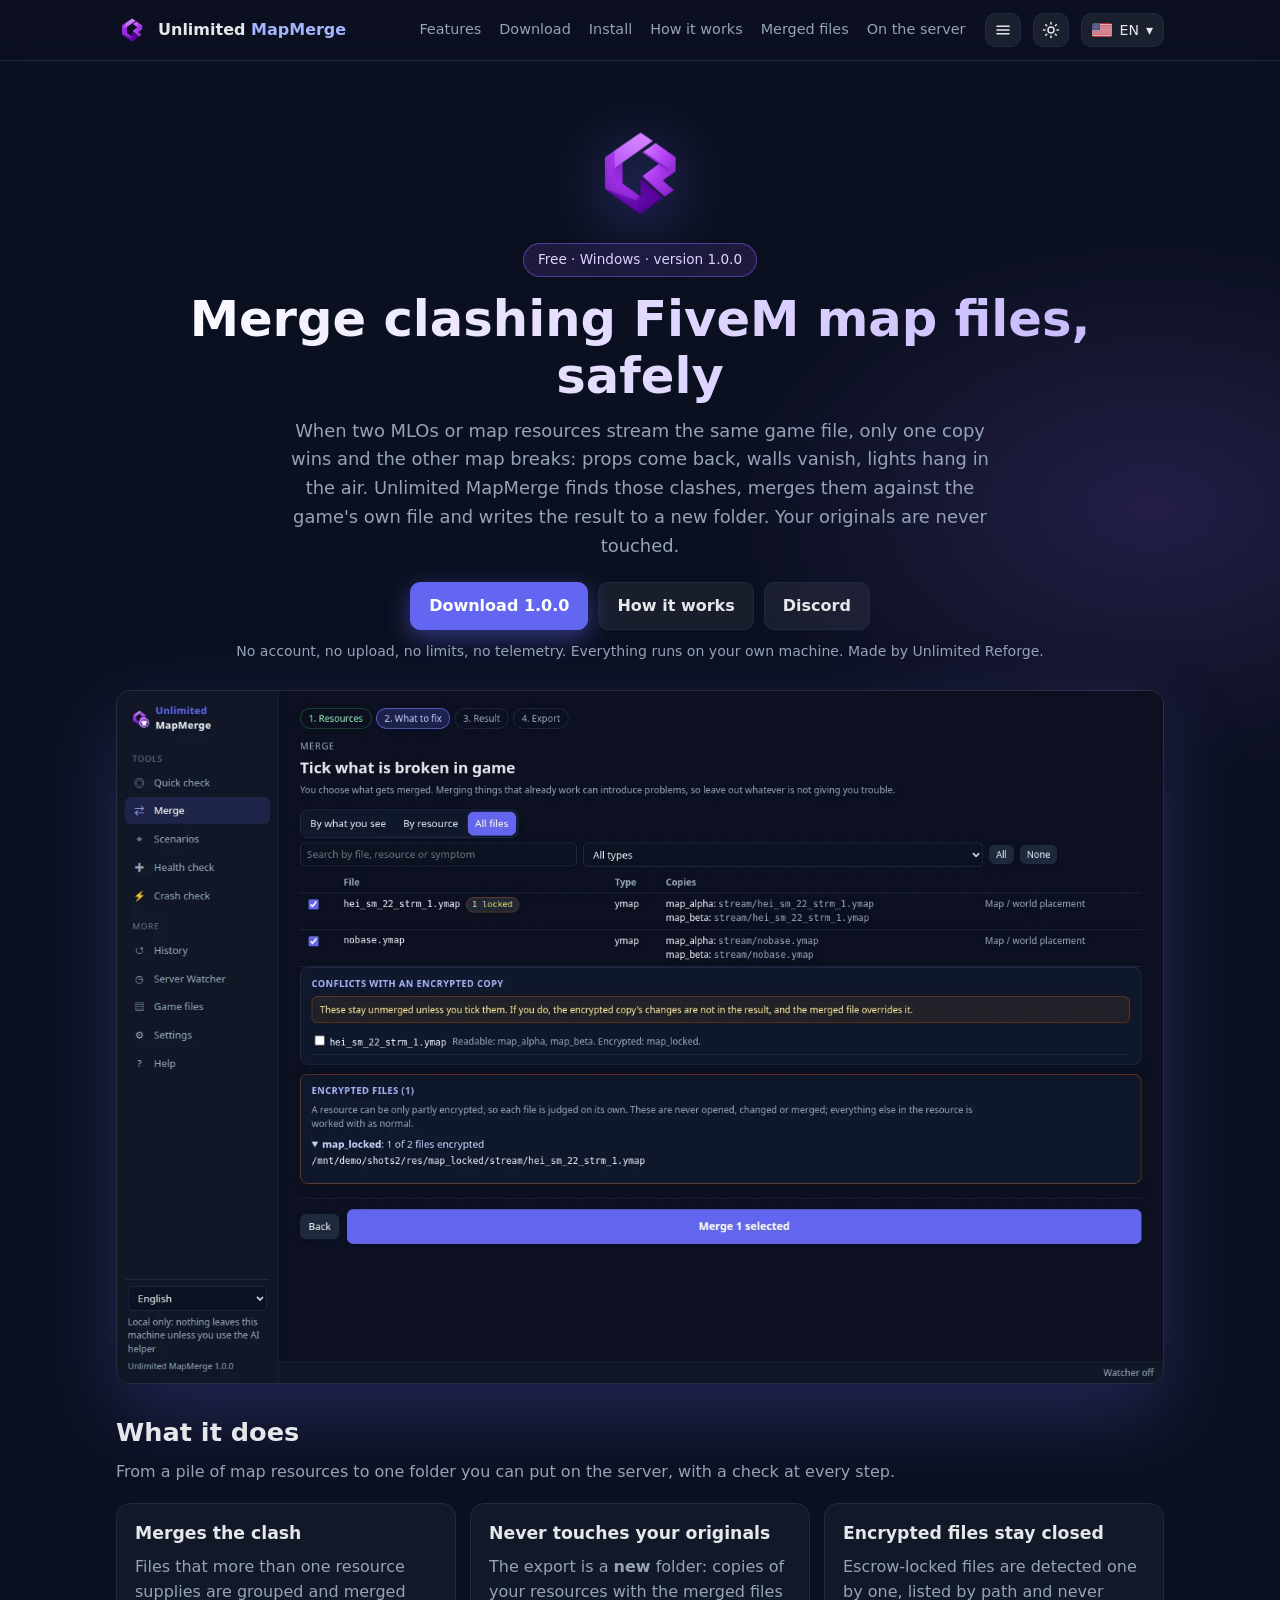
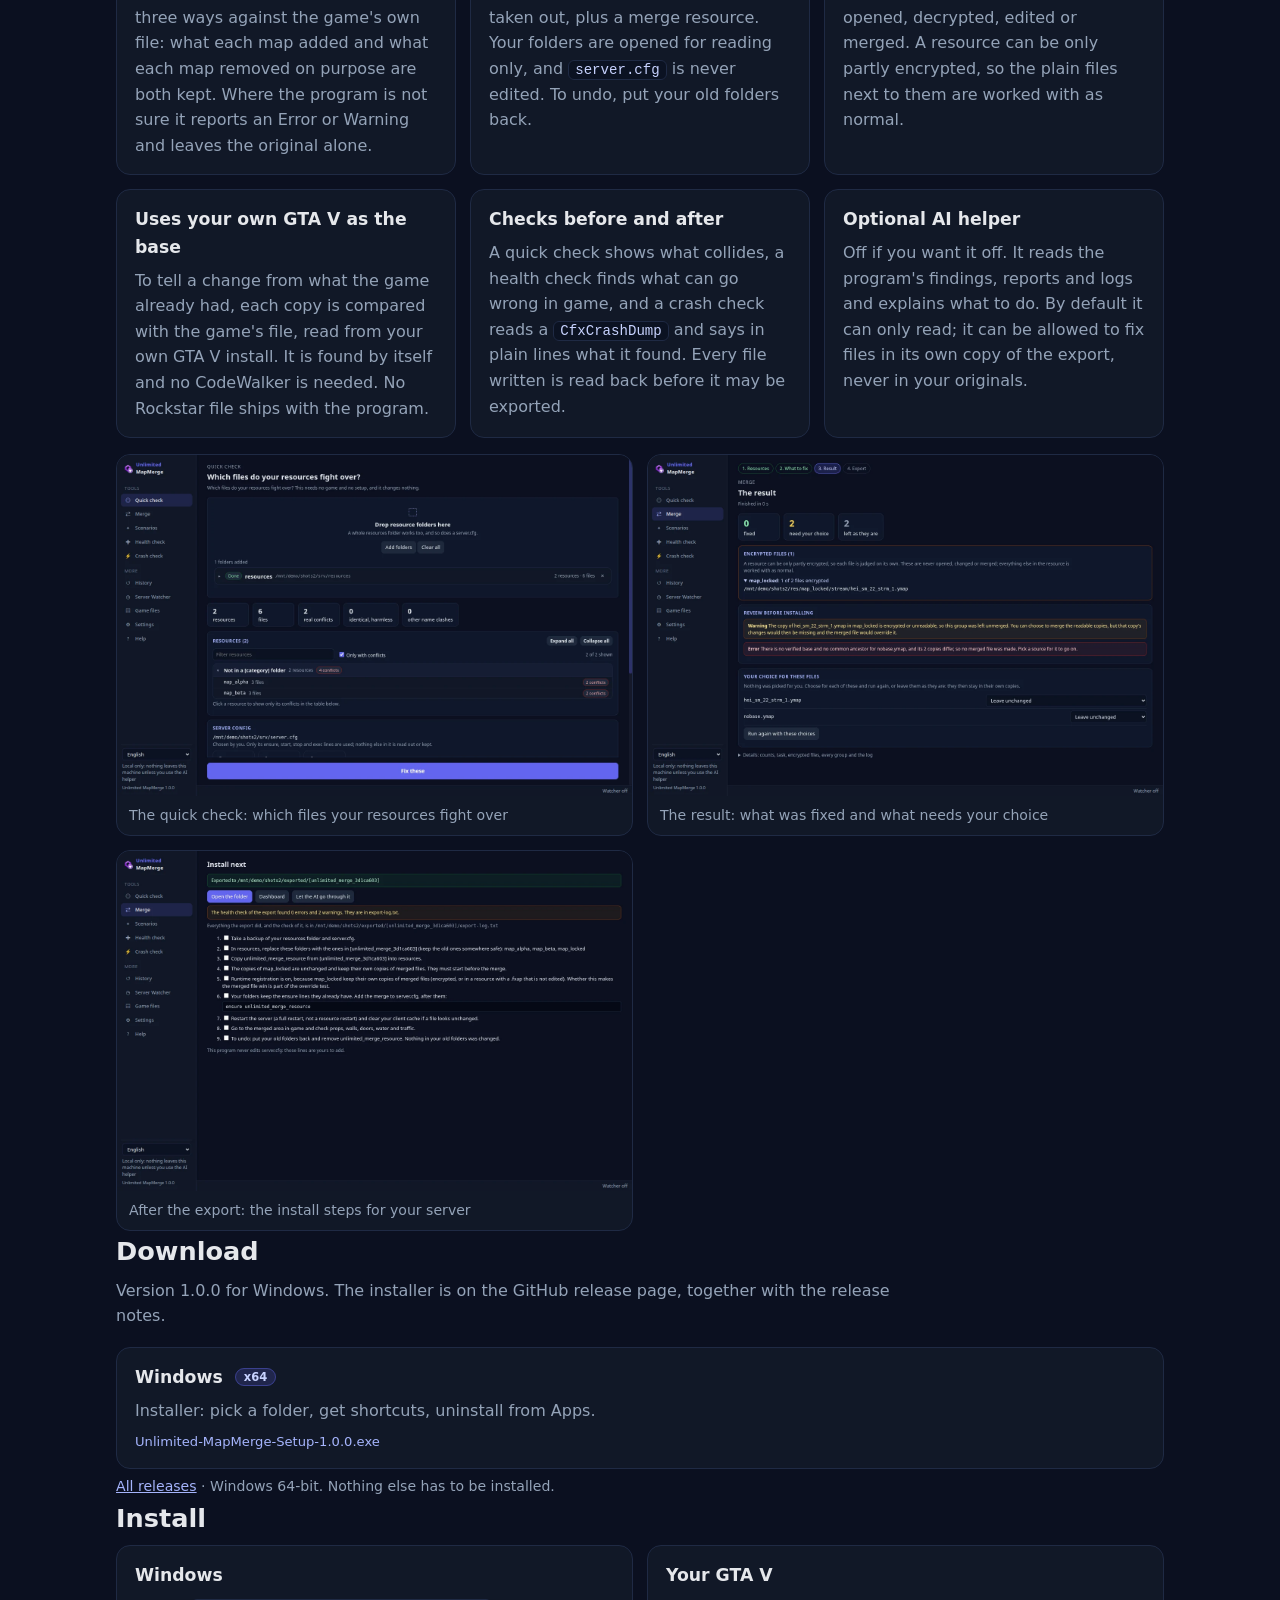
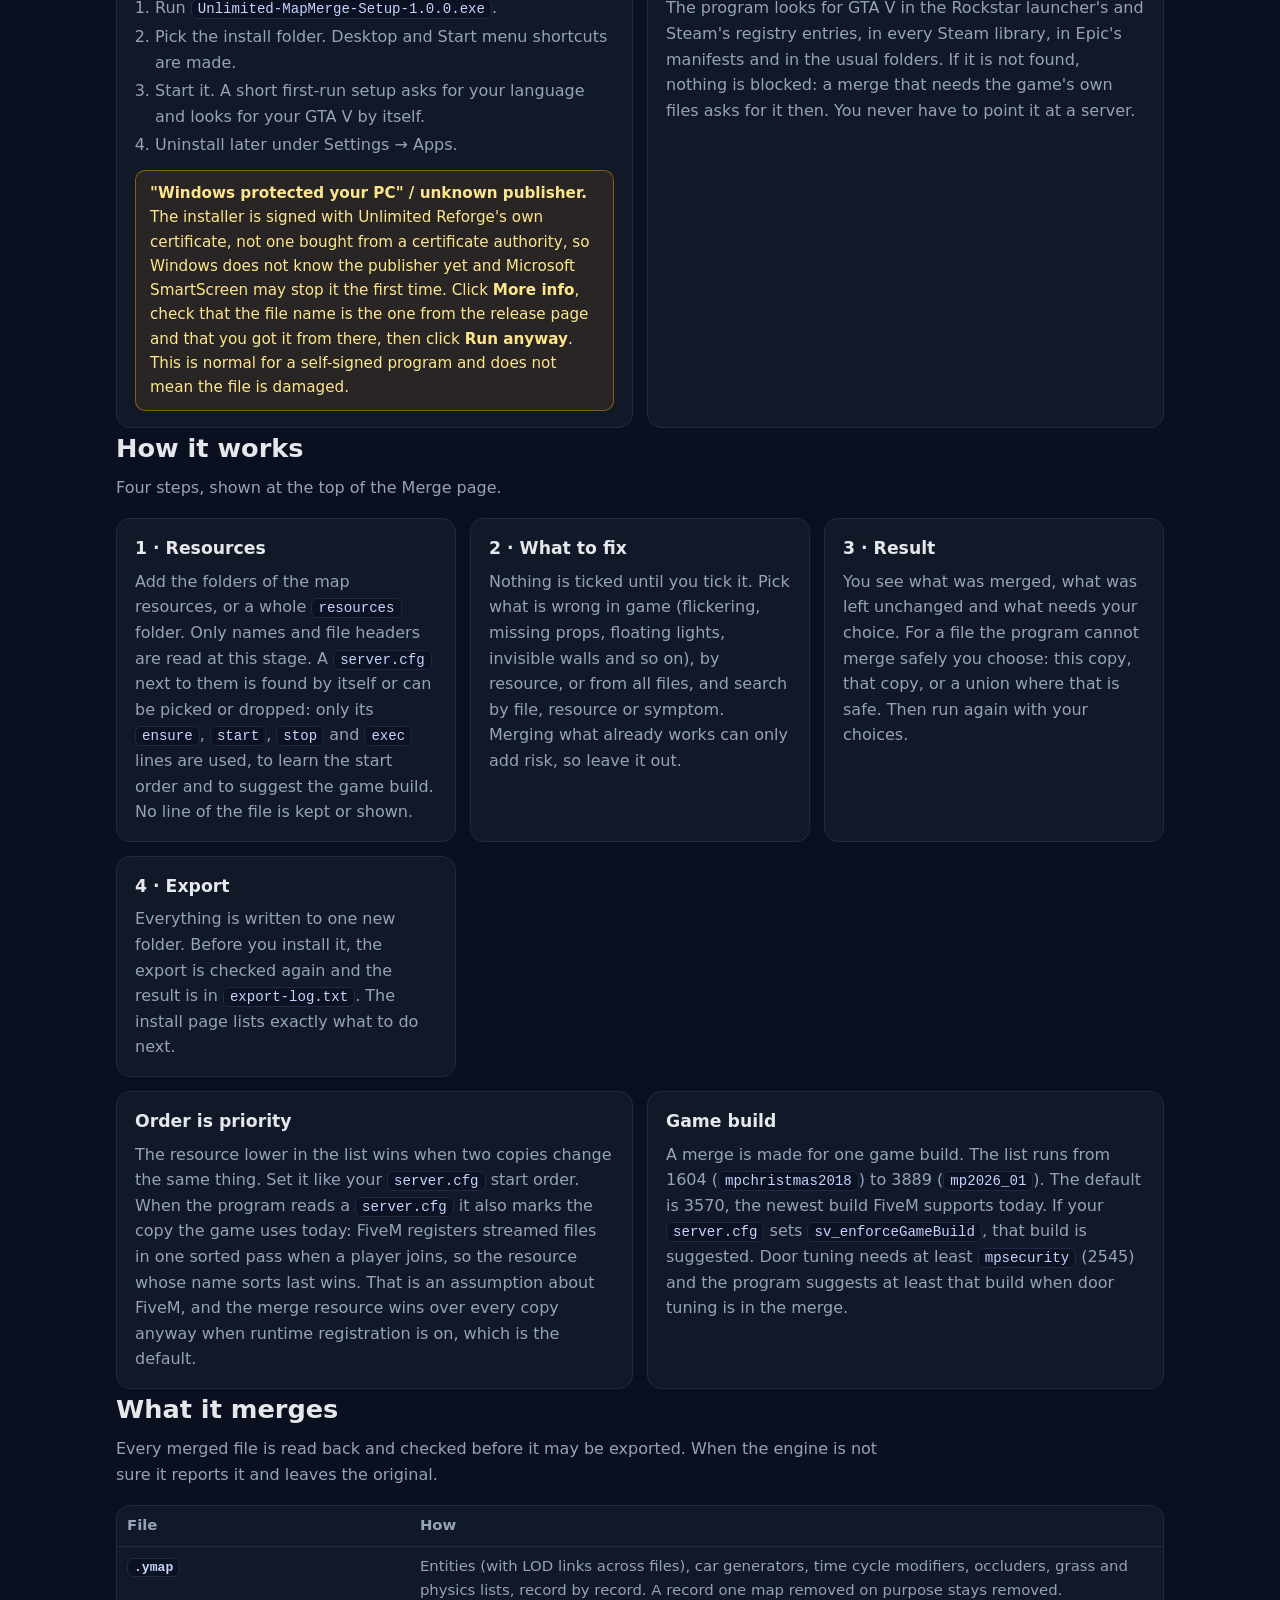
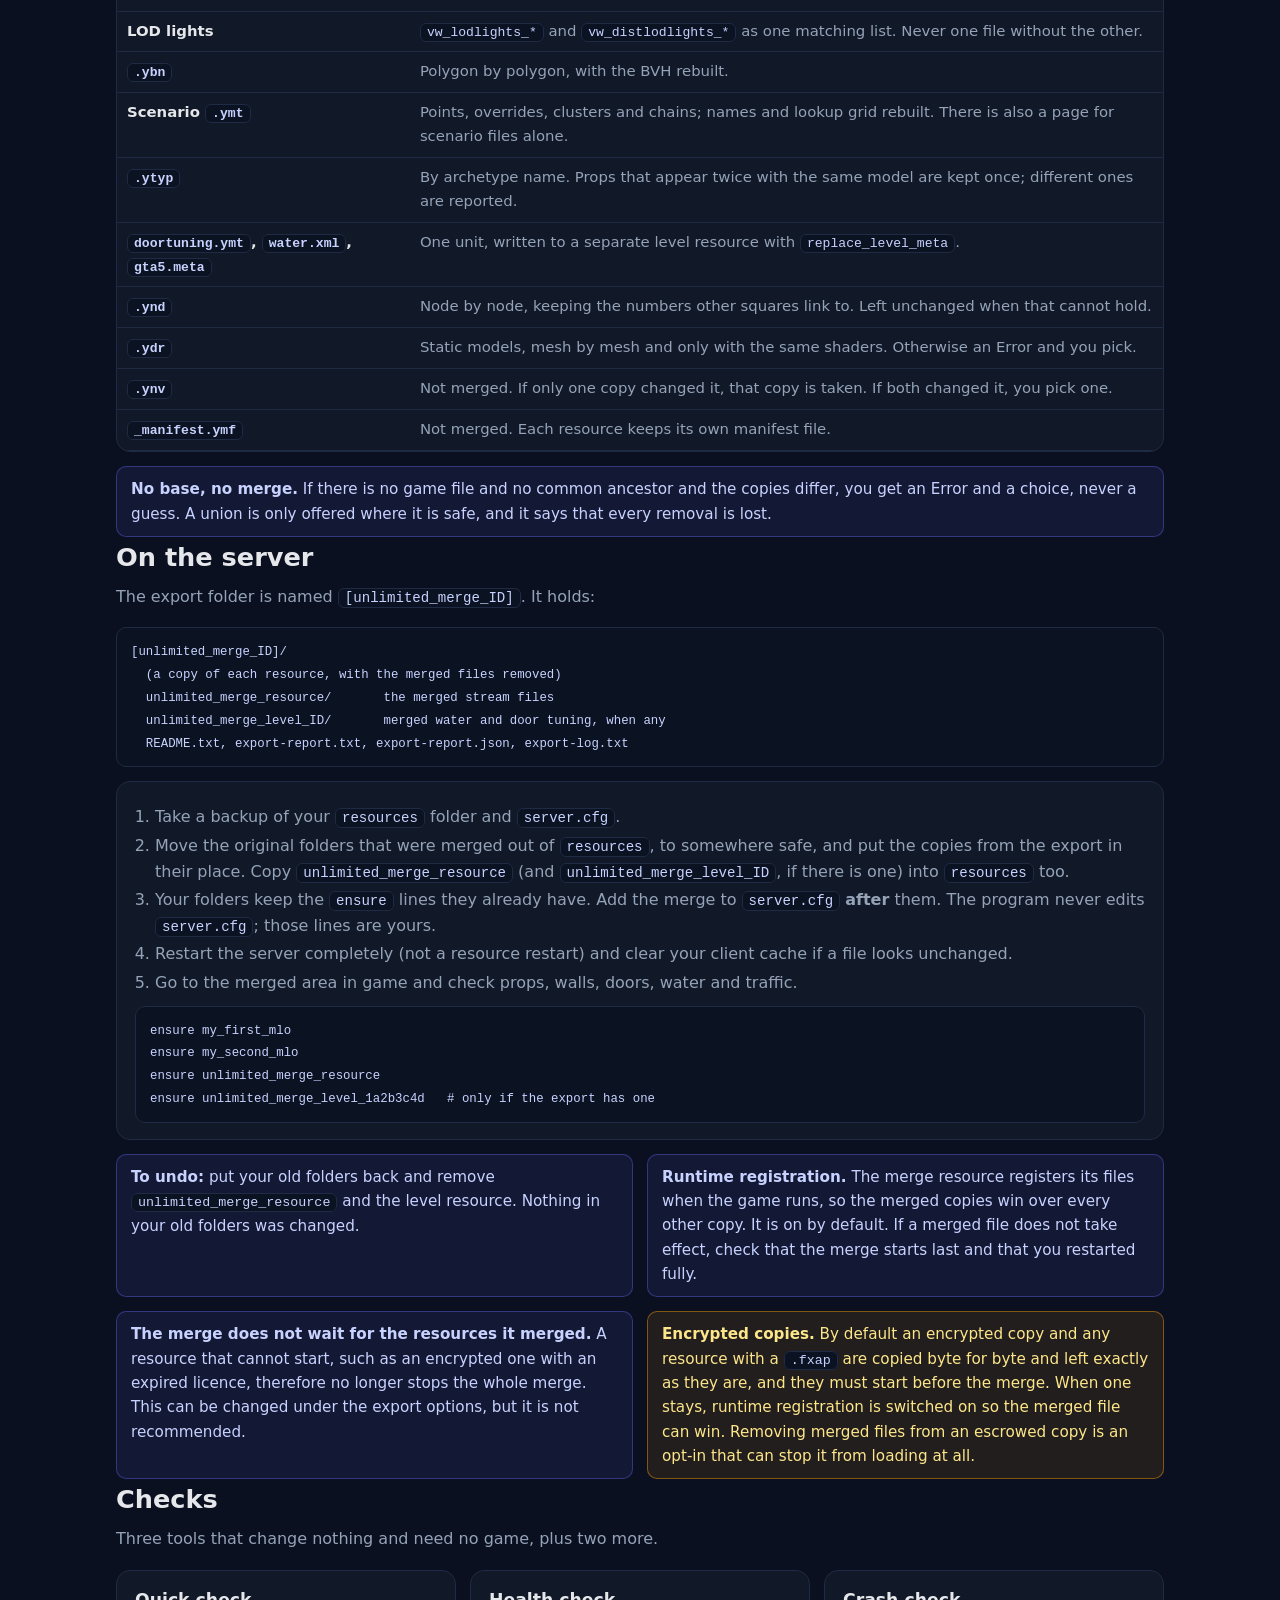
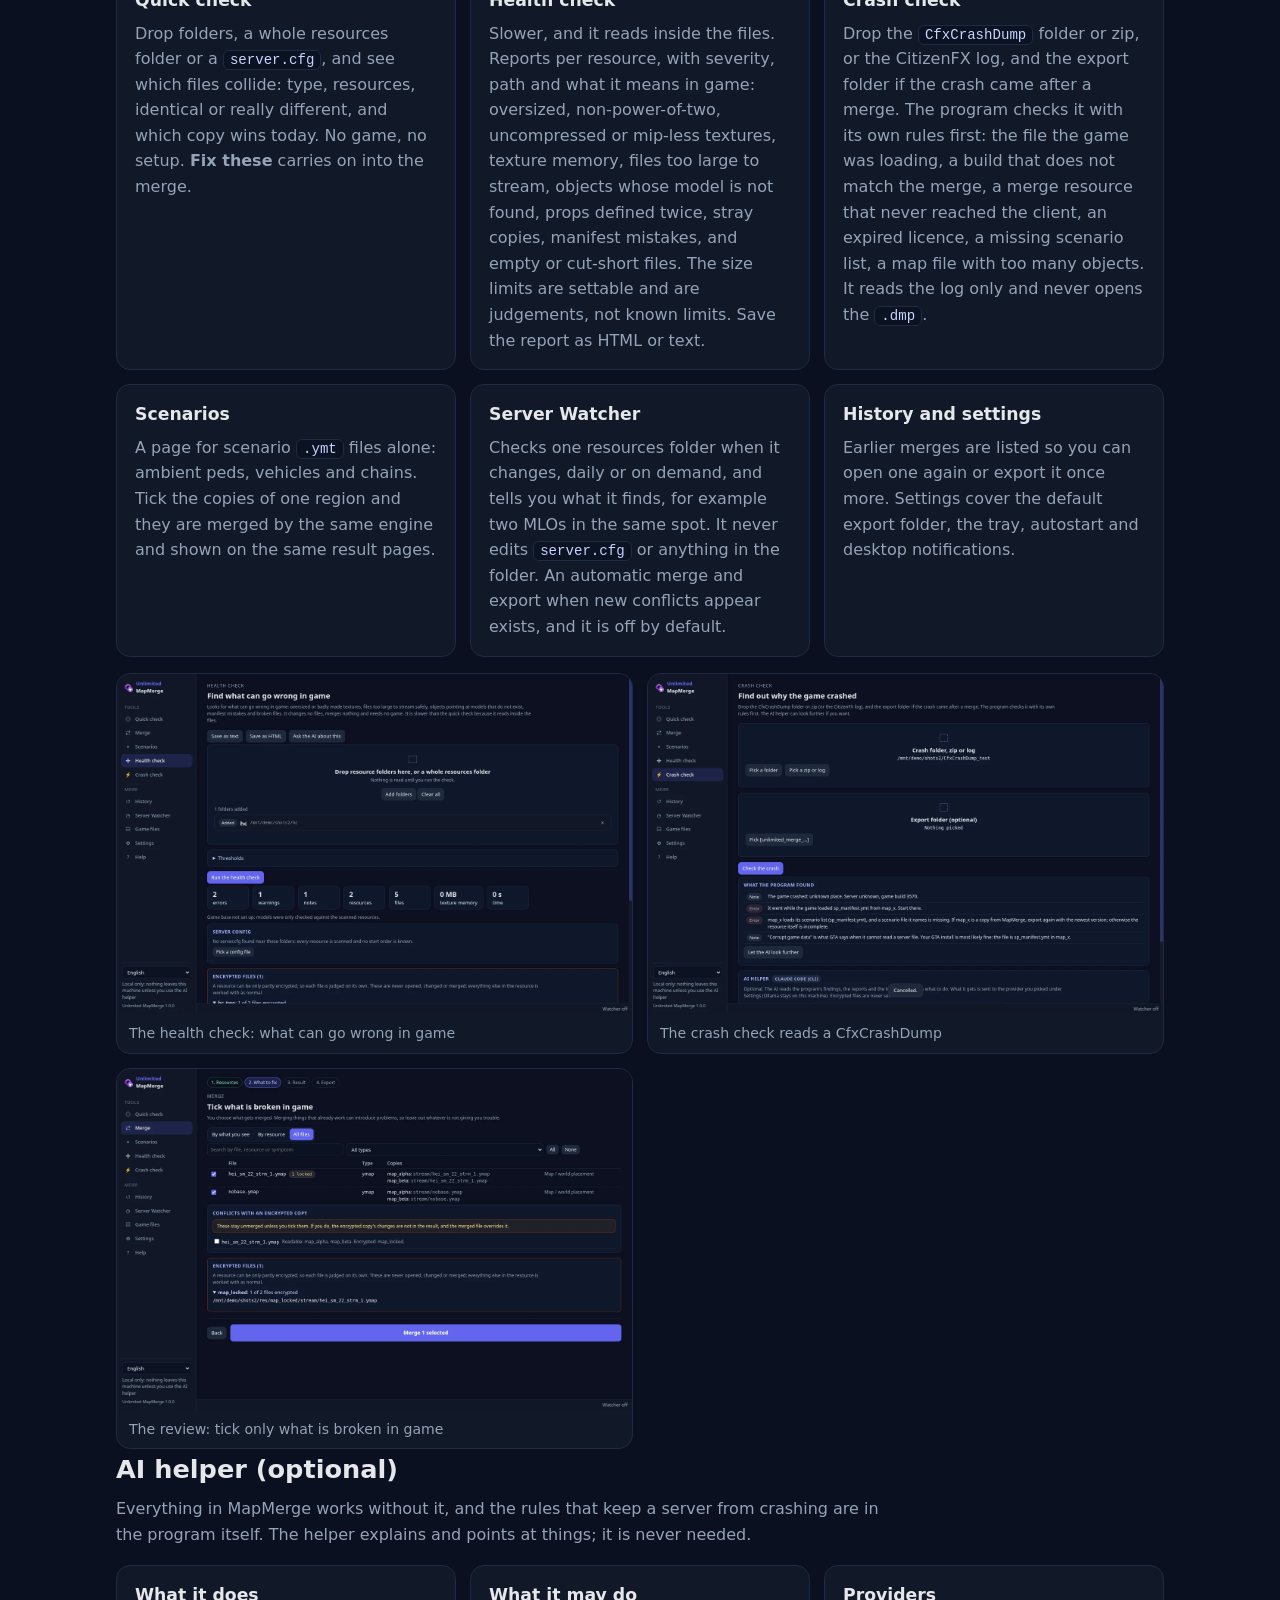
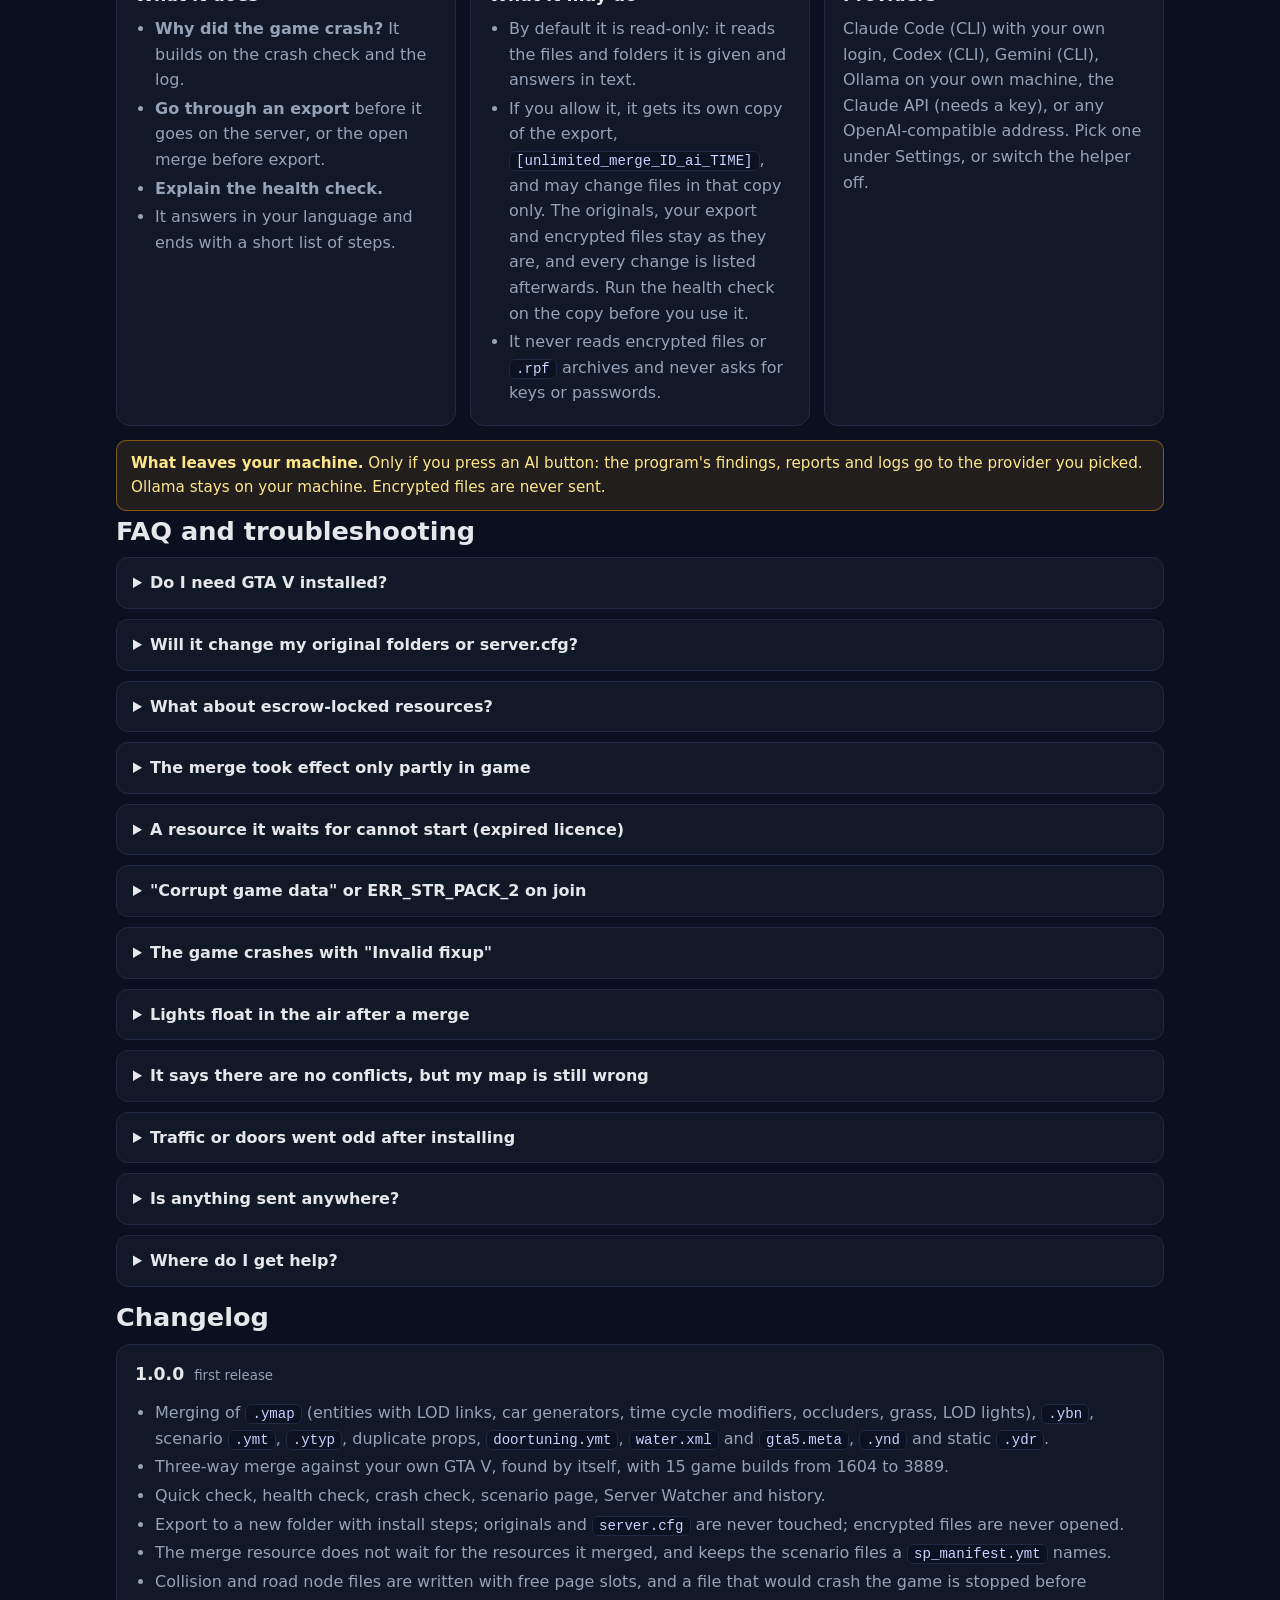
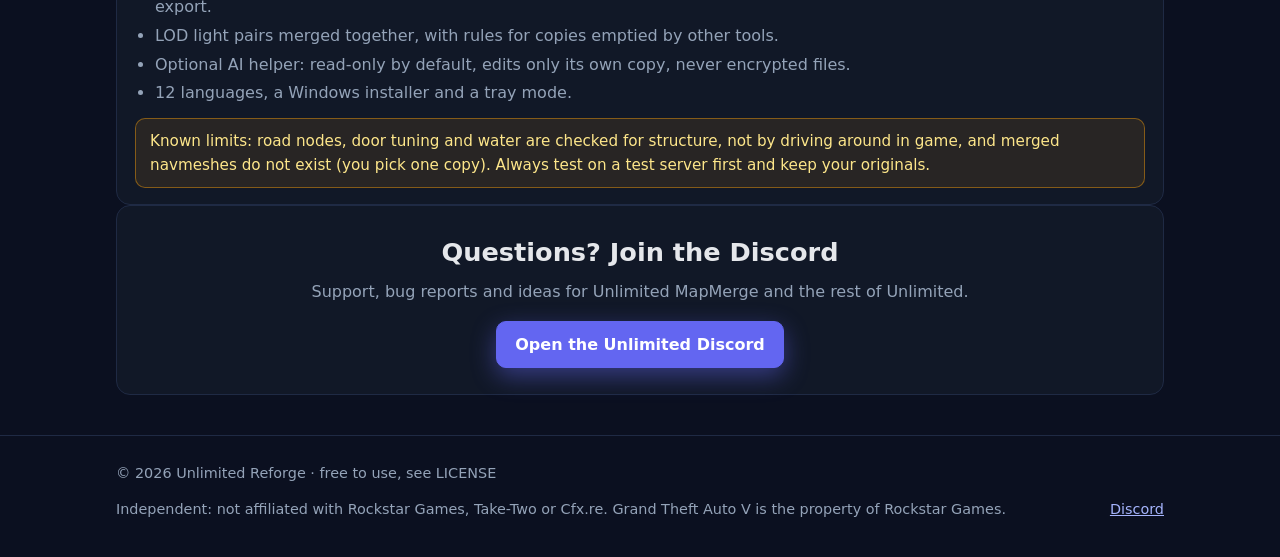
==== docs/index.html @ 519ff0d7 "Unlimited MapMerge 1.0.0 releases site: Pages docs in 12 languages, README, LICENSE, third-party not" ====
<!doctype html>
<html lang="en">
<head>
<meta charset="utf-8">
<meta name="viewport" content="width=device-width, initial-scale=1">
<title data-i="meta_title">Unlimited MapMerge: merge clashing FiveM map files</title>
<meta name="description" data-meta="meta_desc" content="Unlimited MapMerge is a free Windows program that finds and merges conflicting GTA V map and world files (ymap, ybn, ydr, scenarios and more) from FiveM resources, on your own machine, into a new folder. Your originals are never changed.">
<meta name="theme-color" content="#0b1020">
<link rel="icon" href="img/logo-128.png">
<link rel="stylesheet" href="style.css">
<script>(function(){try{if(localStorage.getItem('ummerge-theme')==='light'){document.documentElement.setAttribute('data-theme','light');document.querySelector('meta[name=theme-color]').setAttribute('content','#f4f6fc');}}catch(e){}})();</script>
</head>
<body>
<a class="skip" href="#main" data-i="skip">Skip to content</a>
<header class="top">
 <div class="wrap bar">
  <a class="brand" href="#top"><img src="img/logo-128.png" width="32" height="32" alt=""><span>Unlimited <b>MapMerge</b></span></a>
  <nav aria-label="Main">
   <a href="#what" data-i="nav_what">Features</a><a href="#download" data-i="nav_dl">Download</a><a href="#install" data-i="nav_install">Install</a><a href="#how" data-i="nav_how">How it works</a><a href="#kinds" data-i="nav_kinds">Merged files</a><a href="#server" data-i="nav_server">On the server</a><a href="#checks" data-i="nav_checks">Checks</a><a href="#ai" data-i="nav_ai">AI helper</a><a href="#faq" data-i="nav_faq">FAQ</a><a href="#changelog" data-i="nav_changelog">Changelog</a>
  </nav>
  <div class="more" id="navMore" hidden>
   <button id="moreBtn" type="button" aria-haspopup="true" aria-expanded="false" aria-controls="moreList" data-ia="nav_more" aria-label="More" title="More"><svg viewBox="0 0 24 24" width="18" height="18" aria-hidden="true" fill="none" stroke="currentColor" stroke-width="2" stroke-linecap="round"><path d="M4 7h16M4 12h16M4 17h16"/></svg></button>
   <div id="moreList" class="more-list" hidden></div>
  </div>
  <button id="themeBtn" type="button" data-ia="theme_light" aria-label="Switch to light mode" title="Switch to light mode"><svg class="i-sun" viewBox="0 0 24 24" width="18" height="18" aria-hidden="true" fill="none" stroke="currentColor" stroke-width="2" stroke-linecap="round"><circle cx="12" cy="12" r="4"/><path d="M12 2v2M12 20v2M4.9 4.9l1.4 1.4M17.7 17.7l1.4 1.4M2 12h2M20 12h2M4.9 19.1l1.4-1.4M17.7 6.3l1.4-1.4"/></svg><svg class="i-moon" viewBox="0 0 24 24" width="18" height="18" aria-hidden="true" fill="none" stroke="currentColor" stroke-width="2" stroke-linecap="round" stroke-linejoin="round"><path d="M21 12.8A9 9 0 1 1 11.2 3a7 7 0 0 0 9.8 9.8z"/></svg></button>
  <div class="lang">
   <button id="langBtn" type="button" aria-haspopup="listbox" aria-expanded="false" aria-controls="langList"><img id="langFlag" src="flags/en.png" width="20" height="14" alt=""><span id="langCode">EN</span><span aria-hidden="true">&#9662;</span></button>
   <ul id="langList" role="listbox" hidden></ul>
  </div>
 </div>
</header>

<main id="main">
<section class="hero" id="top">
 <div class="wrap">
  <img class="logo" src="img/logo-256.png" width="112" height="112" alt="Unlimited MapMerge logo">
  <p class="badge" data-i="h_badge">Free · Windows · version 1.0.0</p>
  <h1 data-i="h_title">Merge clashing FiveM map files, safely</h1>
  <p class="lead" data-i="h_sub">When two MLOs or map resources stream the same game file, only one copy wins and the other map breaks: props come back, walls vanish, lights hang in the air. Unlimited MapMerge finds those clashes, merges them against the game's own file and writes the result to a new folder. Your originals are never touched.</p>
  <p class="cta"><a class="btn primary" href="#download" data-i="h_dl">Download 1.0.0</a><a class="btn" href="#how" data-i="h_how">How it works</a><a class="btn" href="https://discord.gg/uaASPkghXu" rel="noopener">Discord</a></p>
  <p class="note" data-i="h_note">No account, no upload, no limits, no telemetry. Everything runs on your own machine. Made by Unlimited Reforge.</p>
  <div class="shot"><img src="img/review.webp" width="1360" height="900" data-alt="alt_review" alt="The merge review: the clashing files, with the file that has an encrypted copy marked as locked" fetchpriority="high"></div>
 </div>
</section>

<section class="wrap" id="what">
 <h2 data-i="w_title">What it does</h2>
 <p class="sub" data-i="w_sub">From a pile of map resources to one folder you can put on the server, with a check at every step.</p>
 <div class="grid">
  <article class="card"><h3 data-i="w1_t">Merges the clash</h3><p data-h="w1_d">Files that more than one resource supplies are grouped and merged three ways against the game's own file: what each map added and what each map removed on purpose are both kept. Where the program is not sure it reports an Error or Warning and leaves the original alone.</p></article>
  <article class="card"><h3 data-i="w2_t">Never touches your originals</h3><p data-h="w2_d">The export is a <b>new</b> folder: copies of your resources with the merged files taken out, plus a merge resource. Your folders are opened for reading only, and <code>server.cfg</code> is never edited. To undo, put your old folders back.</p></article>
  <article class="card"><h3 data-i="w3_t">Encrypted files stay closed</h3><p data-h="w3_d">Escrow-locked files are detected one by one, listed by path and never opened, decrypted, edited or merged. A resource can be only partly encrypted, so the plain files next to them are worked with as normal.</p></article>
  <article class="card"><h3 data-i="w4_t">Uses your own GTA V as the base</h3><p data-h="w4_d">To tell a change from what the game already had, each copy is compared with the game's file, read from your own GTA V install. It is found by itself and no CodeWalker is needed. No Rockstar file ships with the program.</p></article>
  <article class="card"><h3 data-i="w5_t">Checks before and after</h3><p data-h="w5_d">A quick check shows what collides, a health check finds what can go wrong in game, and a crash check reads a <code>CfxCrashDump</code> and says in plain lines what it found. Every file written is read back before it may be exported.</p></article>
  <article class="card"><h3 data-i="w6_t">Optional AI helper</h3><p data-h="w6_d">Off if you want it off. It reads the program's findings, reports and logs and explains what to do. By default it can only read; it can be allowed to fix files in its own copy of the export, never in your originals.</p></article>
 </div>
 <div class="gallery">
  <figure><img src="img/quick-check.webp" width="1360" height="900" loading="lazy" data-alt="c_check" alt="The quick check: which files your resources fight over"><figcaption data-h="c_check">The quick check: which files your resources fight over</figcaption></figure>
  <figure><img src="img/result.webp" width="1360" height="900" loading="lazy" data-alt="c_result" alt="The result: what was fixed and what needs your choice"><figcaption data-h="c_result">The result: what was fixed and what needs your choice</figcaption></figure>
  <figure><img src="img/install.webp" width="1360" height="900" loading="lazy" data-alt="c_install" alt="After the export: the install steps for your server"><figcaption data-h="c_install">After the export: the install steps for your server</figcaption></figure>
 </div>
</section>

<section class="wrap" id="download">
 <h2 data-i="d_title">Download</h2>
 <p class="sub" data-i="d_sub">Version 1.0.0 for Windows. The installer is on the GitHub release page, together with the release notes.</p>
 <div class="dl">
  <a class="card" href="https://github.com/asarayja/unlimited-mapmerge-releases/releases/latest"><h3>Windows <span class="tag">x64</span></h3><p data-i="d_win_d">Installer: pick a folder, get shortcuts, uninstall from Apps.</p><span class="file">Unlimited-MapMerge-Setup-1.0.0.exe</span></a>
 </div>
 <p class="note"><a href="https://github.com/asarayja/unlimited-mapmerge-releases/releases" data-i="d_all">All releases</a> · <span data-i="d_note">Windows 64-bit. Nothing else has to be installed.</span></p>
</section>

<section class="wrap" id="install">
 <h2 data-i="i_title">Install</h2>
 <div class="grid2">
  <article class="card"><h3>Windows</h3>
   <ol data-h="i_win_steps"><li>Run <code>Unlimited-MapMerge-Setup-1.0.0.exe</code>.</li><li>Pick the install folder. Desktop and Start menu shortcuts are made.</li><li>Start it. A short first-run setup asks for your language and looks for your GTA V by itself.</li><li>Uninstall later under Settings → Apps.</li></ol>
   <div class="box warn" data-h="i_win_warn"><b>"Windows protected your PC" / unknown publisher.</b> The installer is signed with Unlimited Reforge's own certificate, not one bought from a certificate authority, so Windows does not know the publisher yet and Microsoft SmartScreen may stop it the first time. Click <b>More info</b>, check that the file name is the one from the release page and that you got it from there, then click <b>Run anyway</b>. This is normal for a self-signed program and does not mean the file is damaged.</div>
  </article>
  <article class="card"><h3 data-i="i_game_t">Your GTA V</h3><p data-h="i_game_d">The program looks for GTA V in the Rockstar launcher's and Steam's registry entries, in every Steam library, in Epic's manifests and in the usual folders. If it is not found, nothing is blocked: a merge that needs the game's own files asks for it then. You never have to point it at a server.</p></article>
 </div>
</section>

<section class="wrap" id="how">
 <h2 data-i="how_title">How it works</h2>
 <p class="sub" data-i="how_sub">Four steps, shown at the top of the Merge page.</p>
 <div class="grid">
  <article class="card"><h3>1 · <span data-i="s1_t">Resources</span></h3><p data-h="s1_d">Add the folders of the map resources, or a whole <code>resources</code> folder. Only names and file headers are read at this stage. A <code>server.cfg</code> next to them is found by itself or can be picked or dropped: only its <code>ensure</code>, <code>start</code>, <code>stop</code> and <code>exec</code> lines are used, to learn the start order and to suggest the game build. No line of the file is kept or shown.</p></article>
  <article class="card"><h3>2 · <span data-i="s2_t">What to fix</span></h3><p data-h="s2_d">Nothing is ticked until you tick it. Pick what is wrong in game (flickering, missing props, floating lights, invisible walls and so on), by resource, or from all files, and search by file, resource or symptom. Merging what already works can only add risk, so leave it out.</p></article>
  <article class="card"><h3>3 · <span data-i="s3_t">Result</span></h3><p data-h="s3_d">You see what was merged, what was left unchanged and what needs your choice. For a file the program cannot merge safely you choose: this copy, that copy, or a union where that is safe. Then run again with your choices.</p></article>
  <article class="card"><h3>4 · <span data-i="s4_t">Export</span></h3><p data-h="s4_d">Everything is written to one new folder. Before you install it, the export is checked again and the result is in <code>export-log.txt</code>. The install page lists exactly what to do next.</p></article>
 </div>
 <div class="grid2" style="margin-top:14px">
  <article class="card"><h3 data-i="prio_t">Order is priority</h3><p data-h="prio_d">The resource lower in the list wins when two copies change the same thing. Set it like your <code>server.cfg</code> start order. When the program reads a <code>server.cfg</code> it also marks the copy the game uses today: FiveM registers streamed files in one sorted pass when a player joins, so the resource whose name sorts last wins. That is an assumption about FiveM, and the merge resource wins over every copy anyway when runtime registration is on, which is the default.</p></article>
  <article class="card"><h3 data-i="build_t">Game build</h3><p data-h="build_d">A merge is made for one game build. The list runs from 1604 (<code>mpchristmas2018</code>) to 3889 (<code>mp2026_01</code>). The default is 3570, the newest build FiveM supports today. If your <code>server.cfg</code> sets <code>sv_enforceGameBuild</code>, that build is suggested. Door tuning needs at least <code>mpsecurity</code> (2545) and the program suggests at least that build when door tuning is in the merge.</p></article>
 </div>
</section>

<section class="wrap" id="kinds">
 <h2 data-i="k_title">What it merges</h2>
 <p class="sub" data-i="k_sub">Every merged file is read back and checked before it may be exported. When the engine is not sure it reports it and leaves the original.</p>
 <div class="tbl"><table>
  <tr><th data-i="k_type">File</th><th data-i="k_how">How</th></tr>
  <tr><td><code>.ymap</code></td><td data-h="k_ymap">Entities (with LOD links across files), car generators, time cycle modifiers, occluders, grass and physics lists, record by record. A record one map removed on purpose stays removed.</td></tr>
  <tr><td>LOD lights</td><td data-h="k_lod"><code>vw_lodlights_*</code> and <code>vw_distlodlights_*</code> as one matching list. Never one file without the other.</td></tr>
  <tr><td><code>.ybn</code></td><td data-h="k_ybn">Polygon by polygon, with the BVH rebuilt.</td></tr>
  <tr><td>Scenario <code>.ymt</code></td><td data-h="k_scn">Points, overrides, clusters and chains; names and lookup grid rebuilt. There is also a page for scenario files alone.</td></tr>
  <tr><td><code>.ytyp</code></td><td data-h="k_ytyp">By archetype name. Props that appear twice with the same model are kept once; different ones are reported.</td></tr>
  <tr><td><code>doortuning.ymt</code>, <code>water.xml</code>, <code>gta5.meta</code></td><td data-h="k_level">One unit, written to a separate level resource with <code>replace_level_meta</code>.</td></tr>
  <tr><td><code>.ynd</code></td><td data-h="k_ynd">Node by node, keeping the numbers other squares link to. Left unchanged when that cannot hold.</td></tr>
  <tr><td><code>.ydr</code></td><td data-h="k_ydr">Static models, mesh by mesh and only with the same shaders. Otherwise an Error and you pick.</td></tr>
  <tr><td><code>.ynv</code></td><td data-h="k_ynv">Not merged. If only one copy changed it, that copy is taken. If both changed it, you pick one.</td></tr>
  <tr><td><code>_manifest.ymf</code></td><td data-h="k_ymf">Not merged. Each resource keeps its own manifest file.</td></tr>
 </table></div>
 <div class="box info" style="margin-top:14px" data-h="k_nobase"><b>No base, no merge.</b> If there is no game file and no common ancestor and the copies differ, you get an Error and a choice, never a guess. A union is only offered where it is safe, and it says that every removal is lost.</div>
</section>

<section class="wrap" id="server">
 <h2 data-i="srv_title">On the server</h2>
 <p class="sub" data-h="srv_sub">The export folder is named <code>[unlimited_merge_ID]</code>. It holds:</p>
 <pre><code data-t="srv_tree">[unlimited_merge_ID]/
  (a copy of each resource, with the merged files removed)
  unlimited_merge_resource/       the merged stream files
  unlimited_merge_level_ID/       merged water and door tuning, when any
  README.txt, export-report.txt, export-report.json, export-log.txt</code></pre>
 <div class="card" style="margin-top:14px">
  <ol data-h="srv_steps"><li>Take a backup of your <code>resources</code> folder and <code>server.cfg</code>.</li><li>Move the original folders that were merged out of <code>resources</code>, to somewhere safe, and put the copies from the export in their place. Copy <code>unlimited_merge_resource</code> (and <code>unlimited_merge_level_ID</code>, if there is one) into <code>resources</code> too.</li><li>Your folders keep the <code>ensure</code> lines they already have. Add the merge to <code>server.cfg</code> <b>after</b> them. The program never edits <code>server.cfg</code>; those lines are yours.</li><li>Restart the server completely (not a resource restart) and clear your client cache if a file looks unchanged.</li><li>Go to the merged area in game and check props, walls, doors, water and traffic.</li></ol>
  <pre><code data-t="srv_cfg">ensure my_first_mlo
ensure my_second_mlo
ensure unlimited_merge_resource
ensure unlimited_merge_level_1a2b3c4d   # only if the export has one</code></pre>
 </div>
 <div class="grid2 wide" style="margin-top:14px">
  <div class="box info" data-h="srv_undo"><b>To undo:</b> put your old folders back and remove <code>unlimited_merge_resource</code> and the level resource. Nothing in your old folders was changed.</div>
  <div class="box info" data-h="srv_rt"><b>Runtime registration.</b> The merge resource registers its files when the game runs, so the merged copies win over every other copy. It is on by default. If a merged file does not take effect, check that the merge starts last and that you restarted fully.</div>
  <div class="box info" data-h="srv_nowait"><b>The merge does not wait for the resources it merged.</b> A resource that cannot start, such as an encrypted one with an expired licence, therefore no longer stops the whole merge. This can be changed under the export options, but it is not recommended.</div>
  <div class="box warn" data-h="srv_enc"><b>Encrypted copies.</b> By default an encrypted copy and any resource with a <code>.fxap</code> are copied byte for byte and left exactly as they are, and they must start before the merge. When one stays, runtime registration is switched on so the merged file can win. Removing merged files from an escrowed copy is an opt-in that can stop it from loading at all.</div>
 </div>
</section>

<section class="wrap" id="checks">
 <h2 data-i="ch_title">Checks</h2>
 <p class="sub" data-i="ch_sub">Three tools that change nothing and need no game, plus two more.</p>
 <div class="grid">
  <article class="card"><h3 data-i="chk1_t">Quick check</h3><p data-h="chk1_d">Drop folders, a whole resources folder or a <code>server.cfg</code>, and see which files collide: type, resources, identical or really different, and which copy wins today. No game, no setup. <b>Fix these</b> carries on into the merge.</p></article>
  <article class="card"><h3 data-i="chk2_t">Health check</h3><p data-h="chk2_d">Slower, and it reads inside the files. Reports per resource, with severity, path and what it means in game: oversized, non-power-of-two, uncompressed or mip-less textures, texture memory, files too large to stream, objects whose model is not found, props defined twice, stray copies, manifest mistakes, and empty or cut-short files. The size limits are settable and are judgements, not known limits. Save the report as HTML or text.</p></article>
  <article class="card"><h3 data-i="chk3_t">Crash check</h3><p data-h="chk3_d">Drop the <code>CfxCrashDump</code> folder or zip, or the CitizenFX log, and the export folder if the crash came after a merge. The program checks it with its own rules first: the file the game was loading, a build that does not match the merge, a merge resource that never reached the client, an expired licence, a missing scenario list, a map file with too many objects. It reads the log only and never opens the <code>.dmp</code>.</p></article>
  <article class="card"><h3 data-i="chk4_t">Scenarios</h3><p data-h="chk4_d">A page for scenario <code>.ymt</code> files alone: ambient peds, vehicles and chains. Tick the copies of one region and they are merged by the same engine and shown on the same result pages.</p></article>
  <article class="card"><h3 data-i="chk5_t">Server Watcher</h3><p data-h="chk5_d">Checks one resources folder when it changes, daily or on demand, and tells you what it finds, for example two MLOs in the same spot. It never edits <code>server.cfg</code> or anything in the folder. An automatic merge and export when new conflicts appear exists, and it is off by default.</p></article>
  <article class="card"><h3 data-i="chk6_t">History and settings</h3><p data-h="chk6_d">Earlier merges are listed so you can open one again or export it once more. Settings cover the default export folder, the tray, autostart and desktop notifications.</p></article>
 </div>
 <div class="gallery">
  <figure><img src="img/health.webp" width="1360" height="900" loading="lazy" data-alt="c_health" alt="The health check: what can go wrong in game"><figcaption data-h="c_health">The health check: what can go wrong in game</figcaption></figure>
  <figure><img src="img/crash.webp" width="1360" height="900" loading="lazy" data-alt="c_crash" alt="The crash check reads a CfxCrashDump"><figcaption data-h="c_crash">The crash check reads a CfxCrashDump</figcaption></figure>
  <figure><img src="img/review.webp" width="1360" height="900" loading="lazy" data-alt="c_review" alt="The review: tick only what is broken in game"><figcaption data-h="c_review">The review: tick only what is broken in game</figcaption></figure>
 </div>
</section>

<section class="wrap" id="ai">
 <h2 data-i="ai_title">AI helper (optional)</h2>
 <p class="sub" data-i="ai_sub">Everything in MapMerge works without it, and the rules that keep a server from crashing are in the program itself. The helper explains and points at things; it is never needed.</p>
 <div class="grid">
  <article class="card"><h3 data-i="ai1_t">What it does</h3><ul data-h="ai1_l"><li><b>Why did the game crash?</b> It builds on the crash check and the log.</li><li><b>Go through an export</b> before it goes on the server, or the open merge before export.</li><li><b>Explain the health check.</b></li><li>It answers in your language and ends with a short list of steps.</li></ul></article>
  <article class="card"><h3 data-i="ai2_t">What it may do</h3><ul data-h="ai2_l"><li>By default it is read-only: it reads the files and folders it is given and answers in text.</li><li>If you allow it, it gets its own copy of the export, <code>[unlimited_merge_ID_ai_TIME]</code>, and may change files in that copy only. The originals, your export and encrypted files stay as they are, and every change is listed afterwards. Run the health check on the copy before you use it.</li><li>It never reads encrypted files or <code>.rpf</code> archives and never asks for keys or passwords.</li></ul></article>
  <article class="card"><h3 data-i="ai3_t">Providers</h3><p data-h="ai3_d">Claude Code (CLI) with your own login, Codex (CLI), Gemini (CLI), Ollama on your own machine, the Claude API (needs a key), or any OpenAI-compatible address. Pick one under Settings, or switch the helper off.</p></article>
 </div>
 <div class="box warn" style="margin-top:14px" data-h="ai_box"><b>What leaves your machine.</b> Only if you press an AI button: the program's findings, reports and logs go to the provider you picked. Ollama stays on your machine. Encrypted files are never sent.</div>
</section>

<section class="wrap" id="faq">
 <h2 data-i="faq_title">FAQ and troubleshooting</h2>
 <details><summary data-i="q1">Do I need GTA V installed?</summary><p data-h="a1">Only when two copies of a file differ and neither is contained in the other. That is most real clashes between two MLOs, because each removes its own things, so the game's file is needed to see who removed and who added. Identical copies, or one untouched copy plus one changed copy, need no game. The quick check and the health check need none either.</p></details>
 <details><summary data-i="q2">Will it change my original folders or server.cfg?</summary><p data-h="a2">No. Originals are opened for reading only, and everything is written to a new folder. <code>server.cfg</code> is never edited.</p></details>
 <details><summary data-i="q3">What about escrow-locked resources?</summary><p data-h="a3">Each file is judged on its own, because a resource is often only partly encrypted. Encrypted files are listed by path and never opened or changed. A clash that includes an encrypted copy stays unmerged unless you tick it; if you do, that copy's changes are not in the result and the merged file overrides it.</p></details>
 <details><summary data-i="q4">The merge took effect only partly in game</summary><div data-h="a4"><ul><li>Check that the merge resource starts last and restart the server fully. Clear your client cache.</li><li>If it still does not win, export again with runtime registration on.</li><li>Use the crash check on a <code>CfxCrashDump</code>: if <code>unlimited_merge_resource</code> was not among the resources the client got, the merge never ran. Type <code>ensure unlimited_merge_resource</code> in the server console to see why.</li></ul></div></details>
 <details><summary data-i="q5">A resource it waits for cannot start (expired licence)</summary><p data-h="a5">The merge resource does not wait for the resources it merged, so an encrypted resource whose licence has run out ("You lack the required entitlement") no longer stops it. Take that resource out of the server and export again.</p></details>
 <details><summary data-i="q6">"Corrupt game data" or ERR_STR_PACK_2 on join</summary><p data-h="a6">A resource with a <code>SCENARIO_POINTS_OVERRIDE_PSO_FILE</code> line names its scenario files in <code>sp_manifest.ymt</code>. If one of them is missing when that resource loads, the game says "Corrupt game data" even though your GTA install is fine. The export keeps those scenario files in the copy so this no longer happens, and the crash check recognises it.</p></details>
 <details><summary data-i="q7">The game crashes with "Invalid fixup"</summary><p data-h="a7">That is how the game reacts to a collision (<code>.ybn</code>) or road node (<code>.ynd</code>) file it overwrites while loading. MapMerge writes those files with free page slots, and the export stops a file that would do it. If the crash check says the file is one MapMerge made, export again with this version.</p></details>
 <details><summary data-i="q8">Lights float in the air after a merge</summary><p data-h="a8">Far-away LOD lights live in two matching files, and each light in one lines up with the same place in the other. Check that the merge has both files, that no other resource ships either of them and that the merge starts last. A copy of the pair that was emptied by another tool is left out: the lights of the other copies and of GTA are kept, and a resource that empties them while changing the map only removes the lights in the area it changes. If it stays wrong, leave the LOD light group out of the merge. Copies with a number or "copy" in the name, such as <code>file (1).ymap</code>, stream as extra files and double the lights.</p></details>
 <details><summary data-i="q9">It says there are no conflicts, but my map is still wrong</summary><p data-h="a9">A conflict means two resources supply the same file. A resource that changes a game file on its own is not a conflict, and two resources can clash without sharing a file name. Run the health check: it finds duplicate props, missing models, stray copies and broken files.</p></details>
 <details><summary data-i="q10">Traffic or doors went odd after installing</summary><p data-h="a10">Road nodes and door tuning are checked for structure, not by driving around. Put the originals back, and tell us which pair of resources did it.</p></details>
 <details><summary data-i="q11">Is anything sent anywhere?</summary><p data-h="a11">No. There is no account, no upload and no telemetry. The only thing that can leave your machine is what you send to the AI provider you picked, when you press an AI button.</p></details>
 <details><summary data-i="q12">Where do I get help?</summary><p data-h="a12">Questions, bugs and ideas go to the <a href="https://discord.gg/uaASPkghXu" rel="noopener">Unlimited Discord</a>.</p></details>
</section>

<section class="wrap" id="changelog">
 <h2 data-i="cl_title">Changelog</h2>
 <div class="card">
  <div class="ver"><h3>1.0.0</h3><small data-i="cl_first">first release</small></div>
  <ul data-h="cl_list"><li>Merging of <code>.ymap</code> (entities with LOD links, car generators, time cycle modifiers, occluders, grass, LOD lights), <code>.ybn</code>, scenario <code>.ymt</code>, <code>.ytyp</code>, duplicate props, <code>doortuning.ymt</code>, <code>water.xml</code> and <code>gta5.meta</code>, <code>.ynd</code> and static <code>.ydr</code>.</li><li>Three-way merge against your own GTA V, found by itself, with 15 game builds from 1604 to 3889.</li><li>Quick check, health check, crash check, scenario page, Server Watcher and history.</li><li>Export to a new folder with install steps; originals and <code>server.cfg</code> are never touched; encrypted files are never opened.</li><li>The merge resource does not wait for the resources it merged, and keeps the scenario files a <code>sp_manifest.ymt</code> names.</li><li>Collision and road node files are written with free page slots, and a file that would crash the game is stopped before export.</li><li>LOD light pairs merged together, with rules for copies emptied by other tools.</li><li>Optional AI helper: read-only by default, edits only its own copy, never encrypted files.</li><li>12 languages, a Windows installer and a tray mode.</li></ul>
  <div class="box warn" data-h="cl_known">Known limits: road nodes, door tuning and water are checked for structure, not by driving around in game, and merged navmeshes do not exist (you pick one copy). Always test on a test server first and keep your originals.</div>
 </div>
</section>

<section class="wrap" id="discord">
 <div class="card" style="text-align:center;padding:26px 18px">
  <h2 data-i="dc_title">Questions? Join the Discord</h2>
  <p class="sub" style="margin:0 auto 16px" data-i="dc_sub">Support, bug reports and ideas for Unlimited MapMerge and the rest of Unlimited.</p>
  <a class="btn primary" href="https://discord.gg/uaASPkghXu" rel="noopener" data-i="dc_btn">Open the Unlimited Discord</a>
 </div>
</section>
</main>

<footer>
 <div class="wrap">
  <span data-i="f_lic">© 2026 Unlimited Reforge · free to use, see LICENSE</span>
  <span data-i="f_rock">Independent: not affiliated with Rockstar Games, Take-Two or Cfx.re. Grand Theft Auto V is the property of Rockstar Games.</span>
  <a href="https://discord.gg/uaASPkghXu" rel="noopener">Discord</a>
 </div>
</footer>
<script src="i18n.js"></script>
<script src="site.js"></script>
</body>
</html>
---- docs/style.css ----
/* Unlimited MapMerge docs. Colours are the app's own (public/index.html :root) and the Unlimited
   Reforge site's (indigo #6366f1 / violet #8b5cf6). Dark is the default; light is
   :root[data-theme=light] (button in the header, remembered in localStorage). No external files. */
:root{--bg:#0b1020;--card:#111827;--card2:#0f172a;--line:#1f2a44;--text:#e5e7eb;--sub:#94a3b8;
 --primary:#6366f1;--primary2:#4f46e5;--link:#a5b4fc;--focus:#c4b5fd;--code-bg:#0b1222;--code-fg:#c7d2fe;--hdr:rgba(11,16,32,.82);
 --ctl:rgba(255,255,255,.07);--ctl-hov:rgba(255,255,255,.12);--btn:rgba(255,255,255,.06);--btn-hov:rgba(255,255,255,.12);
 --pop:#141b2d;--pop-bd:rgba(255,255,255,.14);--pop-sh:0 20px 50px rgba(0,0,0,.55);--sel:rgba(99,102,241,.25);--sel2:rgba(99,102,241,.4);
 --glow1:rgba(99,102,241,.25);--glow2:rgba(139,92,246,.18);--h1a:#fff;--h1b:#c4b5fd;--logo-sh:rgba(99,102,241,.5);--btn-sh:rgba(99,102,241,.45);
 --shot-bd:rgba(255,255,255,.12);--hero-sh:0 30px 80px rgba(99,102,241,.25);
 --badge-bd:rgba(139,92,246,.5);--badge-bg:rgba(139,92,246,.14);--badge-fg:#ddd6fe;--tag-fg:#c7d2fe;--tag-bg:rgba(99,102,241,.18);--tag-bd:rgba(99,102,241,.4);
 --warn-bg:rgba(245,158,11,.1);--warn-bd:rgba(245,158,11,.45);--warn-fg:#fde68a;--info-bg:rgba(99,102,241,.1);--info-bd:rgba(99,102,241,.4);--info-fg:#c7d2fe;
 --r:14px;color-scheme:dark}
:root[data-theme=light]{color-scheme:light;
 --bg:#f4f6fc;--card:#fff;--card2:#eef1f8;--line:rgba(15,23,42,.12);--text:#0f172a;--sub:#475569;
 --link:#4338ca;--focus:#4f46e5;--code-bg:#eef1f8;--code-fg:#312e81;--hdr:rgba(244,246,252,.88);
 --ctl:rgba(15,23,42,.05);--ctl-hov:rgba(15,23,42,.1);--btn:#fff;--btn-hov:#eef1f8;
 --pop:#fff;--pop-bd:rgba(15,23,42,.14);--pop-sh:0 20px 50px rgba(15,23,42,.18);--sel:rgba(99,102,241,.12);--sel2:rgba(99,102,241,.22);
 --glow1:rgba(99,102,241,.14);--glow2:rgba(139,92,246,.1);--h1a:#0f172a;--h1b:#5b21b6;--logo-sh:rgba(99,102,241,.35);--btn-sh:rgba(99,102,241,.35);
 --shot-bd:rgba(15,23,42,.18);--hero-sh:0 24px 60px rgba(79,70,229,.22);
 --badge-bd:rgba(124,58,237,.45);--badge-bg:rgba(124,58,237,.1);--badge-fg:#5b21b6;--tag-fg:#3730a3;--tag-bg:rgba(99,102,241,.1);--tag-bd:rgba(99,102,241,.35);
 --warn-bg:rgba(245,158,11,.12);--warn-bd:rgba(180,120,0,.5);--warn-fg:#7c4a03;--info-bg:rgba(99,102,241,.08);--info-bd:rgba(99,102,241,.35);--info-fg:#312e81}
*{box-sizing:border-box}
html{scroll-behavior:smooth;scroll-padding-top:72px}
body{margin:0;background:var(--bg);color:var(--text);font:16px/1.6 Inter,Roboto,system-ui,-apple-system,"Segoe UI","Noto Sans","Noto Sans SC","Noto Sans Tamil",sans-serif;overflow-x:hidden;
 background-image:radial-gradient(900px 500px at 15% -5%,var(--glow1),transparent 60%),radial-gradient(700px 450px at 90% 5%,var(--glow2),transparent 60%);background-repeat:no-repeat}
a{color:var(--link)}
img{max-width:100%;height:auto;display:block}
.wrap{max-width:1080px;margin:0 auto;padding:0 16px}
.skip{position:absolute;left:8px;top:-60px;background:var(--primary);color:#fff;padding:8px 14px;border-radius:8px;z-index:50}
.skip:focus{top:8px}
:focus-visible{outline:2px solid var(--focus);outline-offset:2px}

/* header: brand, nav (links that do not fit go into "More"), theme, language */
.top{position:sticky;top:0;z-index:20;background:var(--hdr);backdrop-filter:blur(14px);-webkit-backdrop-filter:blur(14px);border-bottom:1px solid var(--line)}
.bar{display:flex;align-items:center;gap:12px;height:60px}
.brand{display:flex;align-items:center;gap:10px;color:var(--text);text-decoration:none;font-weight:600;white-space:nowrap;flex:none}
.brand b{color:var(--link);font-weight:700}
.bar nav{display:flex;gap:2px;margin-left:auto;min-width:0;overflow:hidden}
.bar nav a{color:var(--sub);text-decoration:none;padding:6px 8px;border-radius:8px;font-size:.9rem;white-space:nowrap;flex:none}
.bar nav a:hover{color:var(--text);background:var(--ctl)}
.more{position:relative;flex:none}
.more[hidden],.more-list[hidden]{display:none}
#moreBtn,#themeBtn{display:flex;align-items:center;justify-content:center;width:36px;height:34px;padding:0;flex:none;background:var(--ctl);color:var(--text);border:1px solid var(--line);border-radius:10px;cursor:pointer}
#moreBtn:hover,#themeBtn:hover,#langBtn:hover{background:var(--ctl-hov)}
#themeBtn svg{display:block}
#themeBtn .i-moon{display:none}
:root[data-theme=light] #themeBtn .i-sun{display:none}
:root[data-theme=light] #themeBtn .i-moon{display:block}
.more-list{position:absolute;right:0;top:calc(100% + 8px);min-width:220px;max-height:70vh;overflow:auto;display:flex;flex-direction:column;gap:2px;padding:6px;background:var(--pop);border:1px solid var(--pop-bd);border-radius:12px;box-shadow:var(--pop-sh);z-index:30}
.more-list a{color:var(--text);text-decoration:none;padding:8px 12px;border-radius:8px;font-size:.93rem;white-space:nowrap}
.more-list a:hover,.more-list a:focus-visible{background:var(--ctl)}
.lang{position:relative;flex:none}
#langBtn{display:flex;align-items:center;gap:7px;height:34px;background:var(--ctl);color:var(--text);border:1px solid var(--line);border-radius:10px;padding:6px 10px;font:inherit;font-size:.88rem;cursor:pointer}
#langBtn img{width:20px;height:14px;border-radius:2px}
#langList{position:absolute;right:0;top:calc(100% + 8px);margin:0;padding:6px;list-style:none;background:var(--pop);border:1px solid var(--pop-bd);border-radius:12px;min-width:180px;box-shadow:var(--pop-sh);max-height:70vh;overflow:auto;z-index:30}
#langList[hidden]{display:none}
#langList li{display:flex;align-items:center;gap:10px;padding:8px 10px;border-radius:8px;cursor:pointer;font-size:.92rem;color:var(--text)}
#langList li img{width:20px;height:14px;border-radius:2px}
#langList li:hover,#langList li:focus{background:var(--sel);outline:none}
#langList li[aria-selected=true]{background:var(--sel2)}

/* hero */
.hero{padding:56px 0 28px;text-align:center}
.logo{margin:0 auto 14px;border-radius:24px;filter:drop-shadow(0 10px 30px var(--logo-sh))}
.badge{display:inline-block;margin:0 0 14px;padding:5px 14px;border:1px solid var(--badge-bd);background:var(--badge-bg);color:var(--badge-fg);border-radius:99px;font-size:.85rem}
h1{font-size:clamp(2rem,5vw,3.1rem);line-height:1.15;margin:0 0 12px;background:linear-gradient(90deg,var(--h1a),var(--h1b));-webkit-background-clip:text;background-clip:text;color:transparent;overflow-wrap:break-word}
:lang(ta) h1{font-size:clamp(1.6rem,4.2vw,2.6rem);line-height:1.35}
.lead{font-size:1.12rem;color:var(--sub);max-width:720px;margin:0 auto 22px}
.cta{display:flex;flex-wrap:wrap;gap:10px;justify-content:center;margin:0 0 10px}
.btn{display:inline-flex;align-items:center;gap:8px;padding:10px 18px;border-radius:10px;border:1px solid var(--line);background:var(--btn);color:var(--text);text-decoration:none;font-weight:600;max-width:100%}
.btn:hover{background:var(--btn-hov)}
.btn.primary{background:var(--primary);border-color:var(--primary);color:#fff;box-shadow:0 8px 24px var(--btn-sh)}
.btn.primary:hover{background:var(--primary2)}
.note{color:var(--sub);font-size:.88rem;margin:6px 0 0}
.shot{margin:28px auto 0;border:1px solid var(--shot-bd);border-radius:var(--r);overflow:hidden;box-shadow:var(--hero-sh)}

/* sections */
section{padding:34px 0 8px}
h2{font-size:1.6rem;margin:0 0 6px;overflow-wrap:break-word}
h3{font-size:1.08rem;margin:0 0 6px;overflow-wrap:break-word}
.sub{color:var(--sub);margin:0 0 18px;max-width:780px}
.grid{display:grid;grid-template-columns:repeat(auto-fit,minmax(min(300px,100%),1fr));gap:14px}
.grid2{display:grid;grid-template-columns:repeat(auto-fit,minmax(min(320px,100%),1fr));gap:14px}
.card{background:var(--card);border:1px solid var(--line);border-radius:var(--r);padding:16px 18px;min-width:0;overflow-wrap:break-word}
.card p{margin:0;color:var(--sub)}
.card ul,.card ol{margin:6px 0 0;padding-left:20px;color:var(--sub)}
.card li{margin:3px 0}
.card h3 .tag{font-size:.72rem;font-weight:600;color:var(--tag-fg);background:var(--tag-bg);border:1px solid var(--tag-bd);border-radius:99px;padding:1px 8px;margin-left:6px;vertical-align:2px}
.gallery{display:grid;grid-template-columns:repeat(auto-fit,minmax(min(440px,100%),1fr));gap:14px;margin-top:16px}
figure{margin:0;background:var(--card);border:1px solid var(--line);border-radius:var(--r);overflow:hidden}
figcaption{padding:8px 12px;color:var(--sub);font-size:.88rem}
code,kbd{font-family:ui-monospace,"Cascadia Code",Menlo,Consolas,monospace;font-size:.88em;background:var(--code-bg);color:var(--code-fg);border:1px solid var(--line);border-radius:6px;padding:1px 6px;overflow-wrap:anywhere}
pre{background:var(--code-bg);color:var(--code-fg);border:1px solid var(--line);border-radius:10px;padding:12px 14px;overflow-x:auto;font-size:.88rem;margin:10px 0 0;max-width:100%}
pre code{background:none;border:0;padding:0;overflow-wrap:normal}
.box{border-radius:10px;padding:10px 14px;margin:12px 0 0;font-size:.95rem}
.box.warn{background:var(--warn-bg);border:1px solid var(--warn-bd);color:var(--warn-fg)}
.box.info{background:var(--info-bg);border:1px solid var(--info-bd);color:var(--info-fg)}
.dl{display:grid;grid-template-columns:repeat(auto-fit,minmax(min(220px,100%),1fr));gap:14px}
.dl a.card{text-decoration:none;color:var(--text);display:block}
.dl a.card:hover{border-color:var(--primary)}
.dl .file{display:block;margin-top:8px;font-size:.82rem;color:var(--link);overflow-wrap:anywhere}
table{width:100%;border-collapse:collapse;font-size:.93rem}
th,td{text-align:left;padding:8px 10px;border-bottom:1px solid var(--line);vertical-align:top}
td:first-child{color:var(--text);font-weight:600;width:28%}
td:last-child{color:var(--sub)}
th{color:var(--sub);font-weight:600}
.tbl{overflow-x:auto;background:var(--card);border:1px solid var(--line);border-radius:var(--r)}
details{background:var(--card);border:1px solid var(--line);border-radius:12px;padding:12px 16px;margin:0 0 10px}
details summary{cursor:pointer;font-weight:600}
details p,details ul{color:var(--sub);margin:8px 0 0}
.ver{display:flex;gap:10px;align-items:baseline;flex-wrap:wrap}
.ver small{color:var(--sub)}
footer{margin-top:40px;padding:26px 0 40px;border-top:1px solid var(--line);color:var(--sub);font-size:.9rem}
footer .wrap{display:flex;flex-wrap:wrap;gap:12px 24px;justify-content:space-between}

/* small screens: the whole nav goes into "More" (site.js) */
@media (max-width:960px){.bar nav{display:none}.more{margin-left:auto}}
@media (max-width:620px){.hero{padding:36px 0 18px}th,td{padding:7px 8px}td:first-child{width:auto}}
.top{position:sticky}
.ss{position:absolute;right:max(16px,calc((100vw - 1080px)/2));top:calc(100% + 8px);width:min(560px,calc(100vw - 32px));background:var(--pop);border:1px solid var(--pop-bd);border-radius:14px;box-shadow:var(--pop-sh,0 18px 50px rgba(0,0,0,.35));overflow:hidden;z-index:30}
.ss[hidden]{display:none}
@keyframes ssflash{0%,30%{background:rgba(139,92,246,.28);box-shadow:0 0 0 4px rgba(139,92,246,.28);border-radius:6px}100%{background:transparent;box-shadow:0 0 0 0 transparent}}
@media (max-width:600px){.ss{position:fixed;left:8px;right:8px;top:64px;width:auto}}
@media (prefers-reduced-motion:reduce){.ss-flash{animation:none;outline:2px solid var(--focus)}}
@media (max-width:430px){.bar{gap:6px}.brand{gap:8px;min-width:0;flex:1 1 auto}.brand span{font-size:.9rem;overflow:hidden;text-overflow:ellipsis}#moreBtn,#searchBtn,#themeBtn{width:32px;height:32px}#langBtn{height:32px;padding:6px 7px;gap:5px}#langBtn span[aria-hidden]{display:none}}
@media (max-width:360px){.brand span b{display:none}}
@media (prefers-reduced-motion:reduce){html{scroll-behavior:auto}}

.grid2.wide{grid-template-columns:repeat(auto-fit,minmax(min(440px,100%),1fr))}
.grid2.wide .box{margin:0}
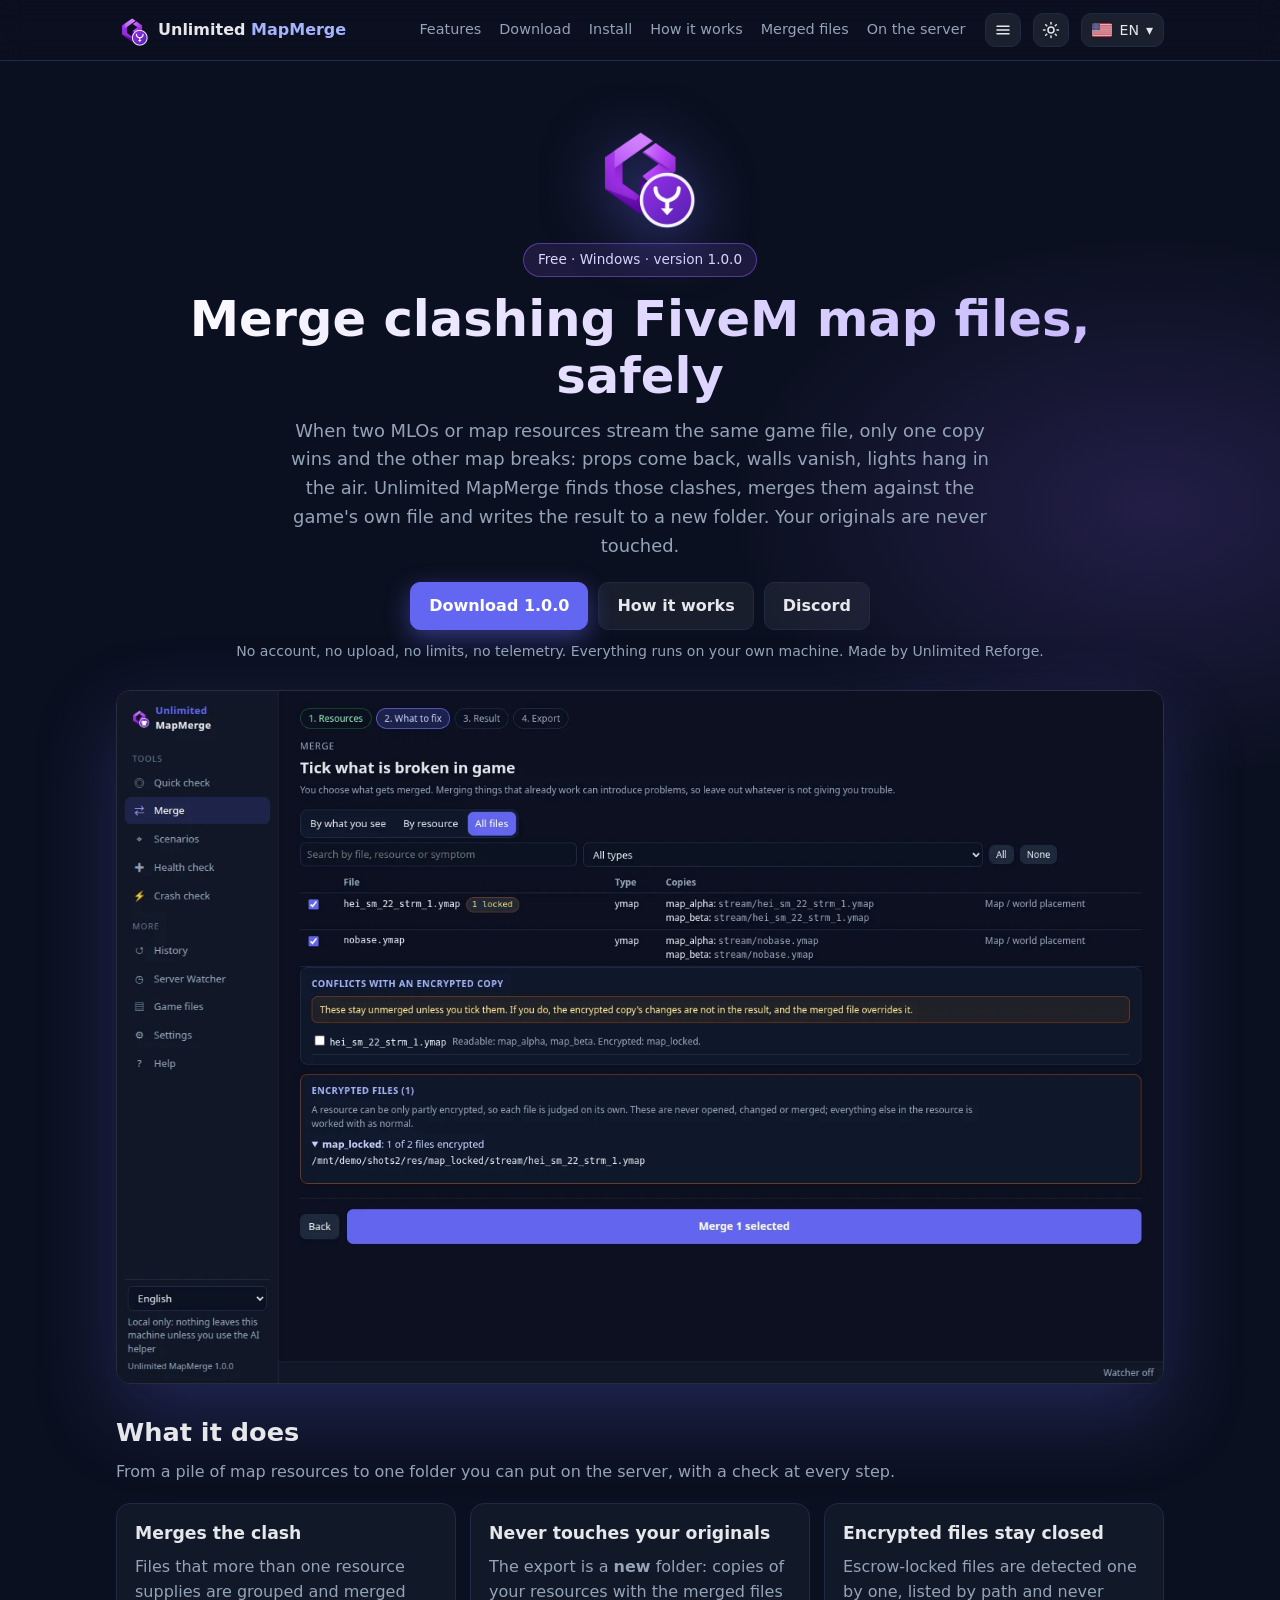
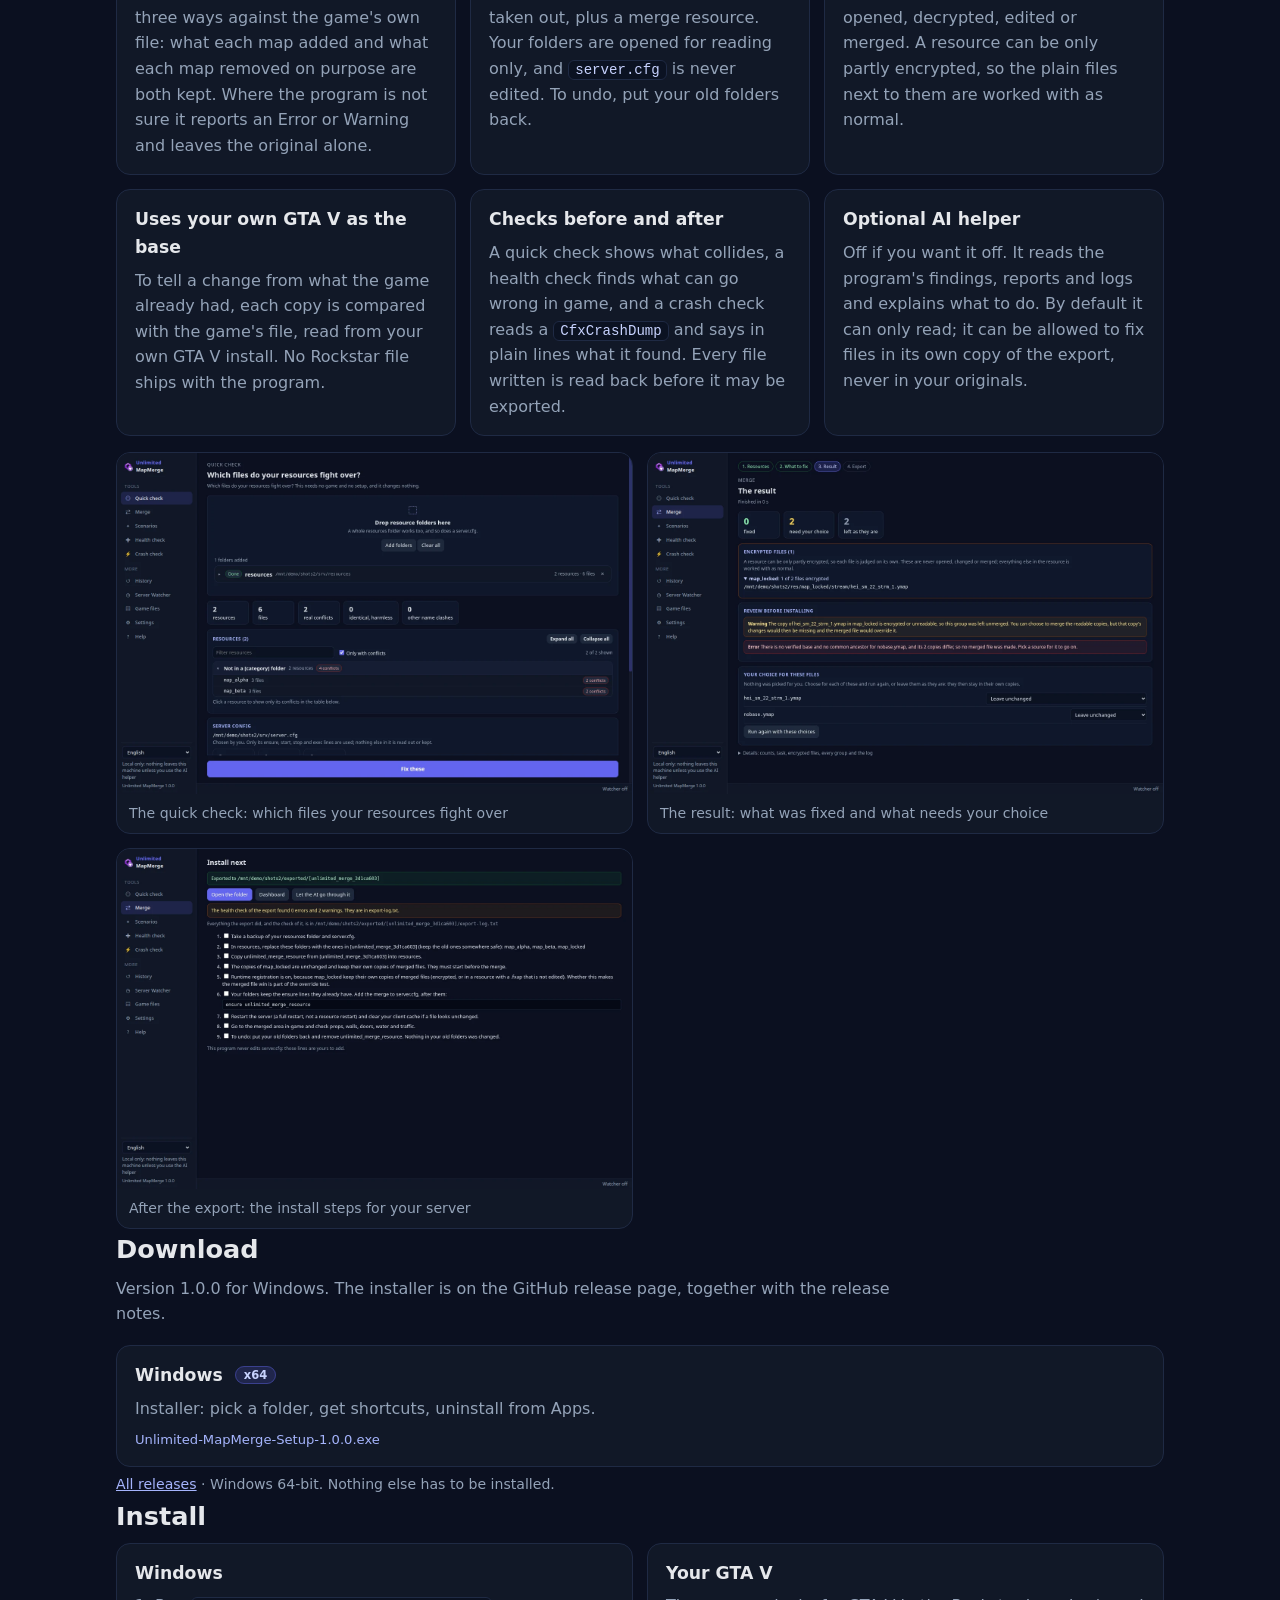
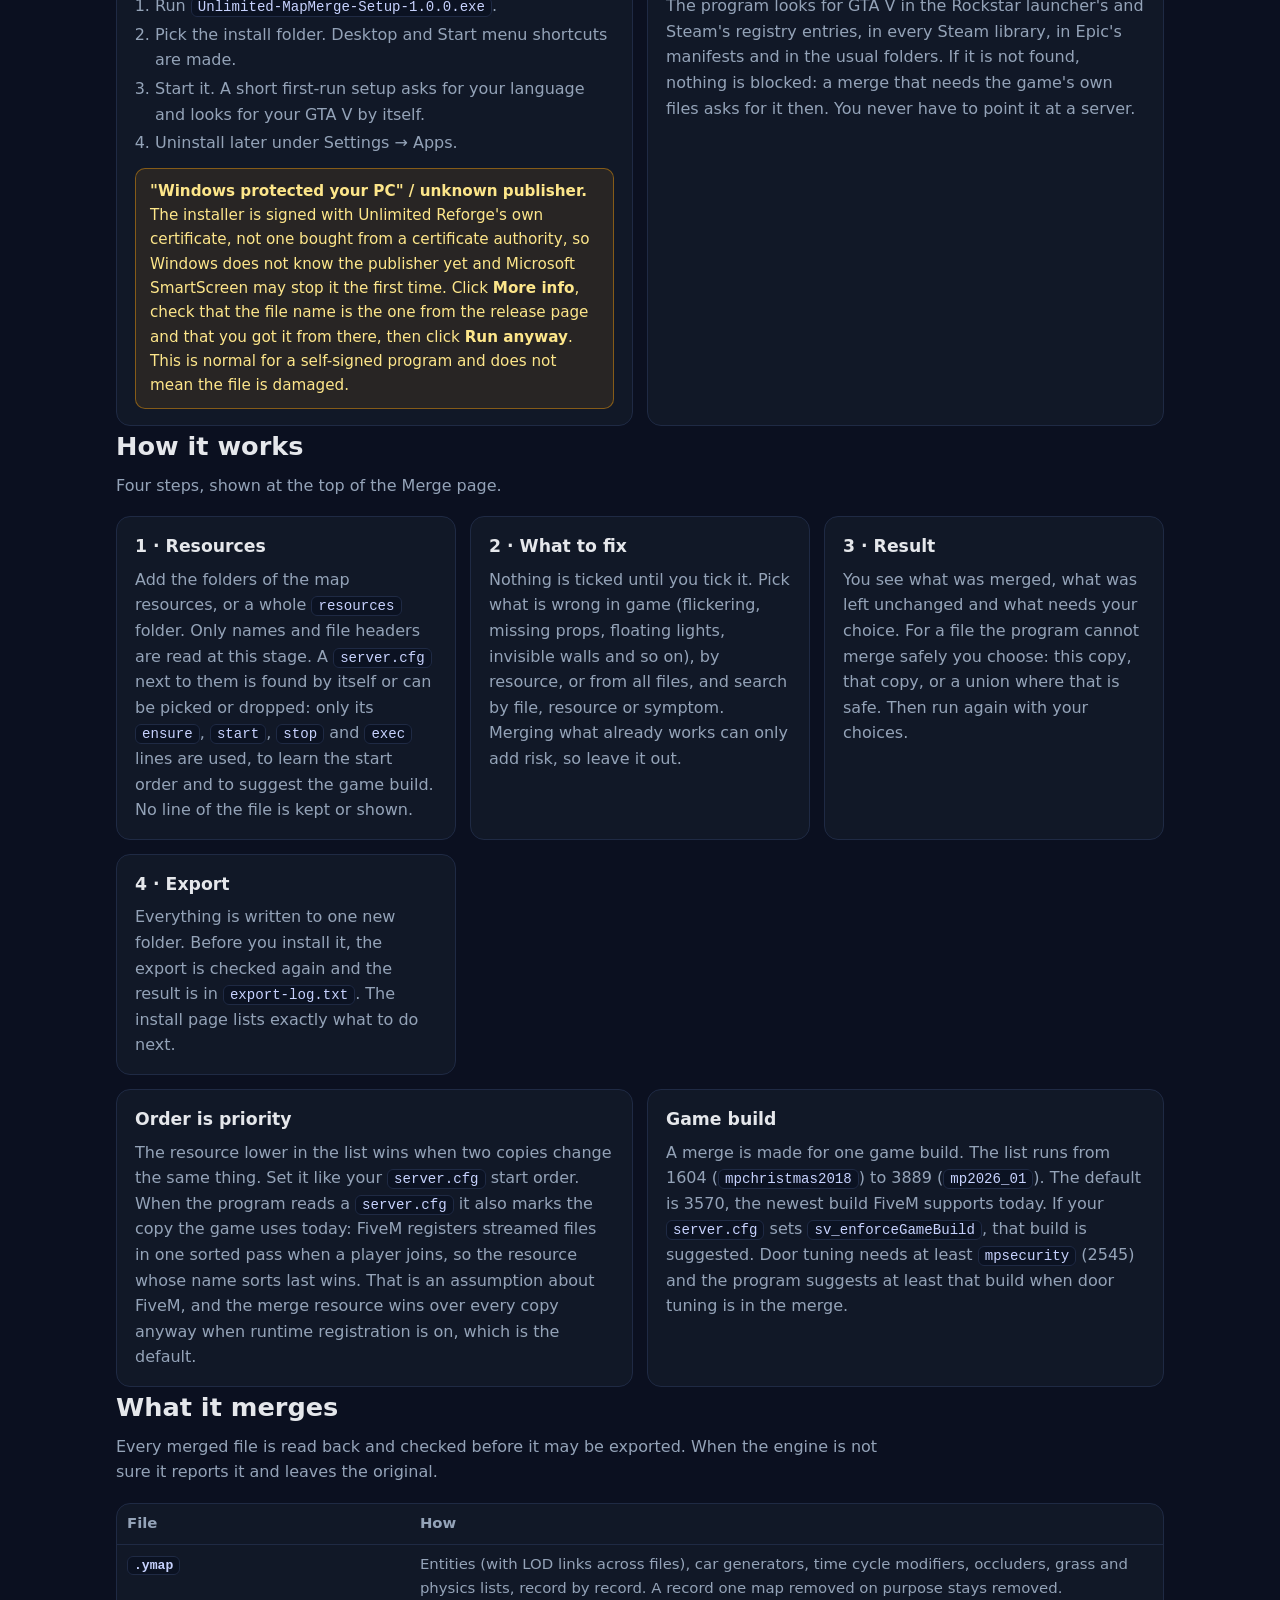
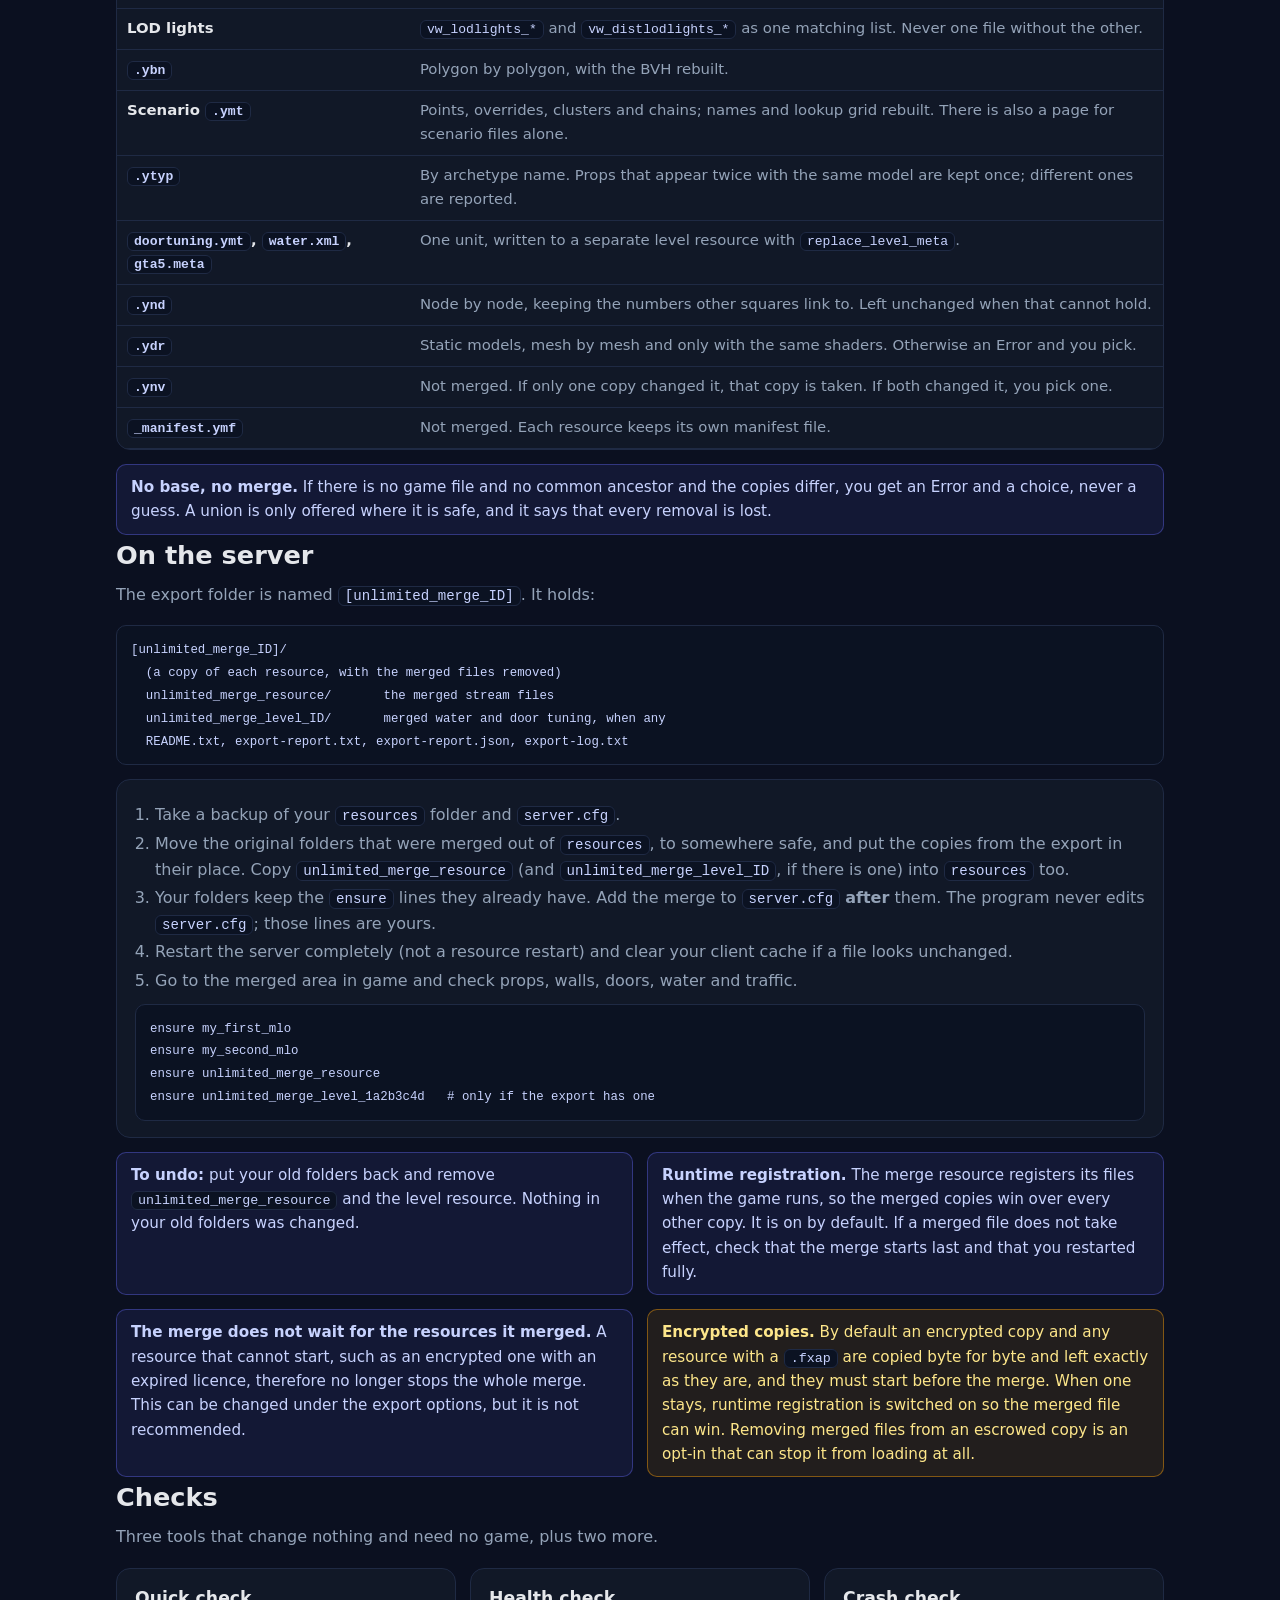
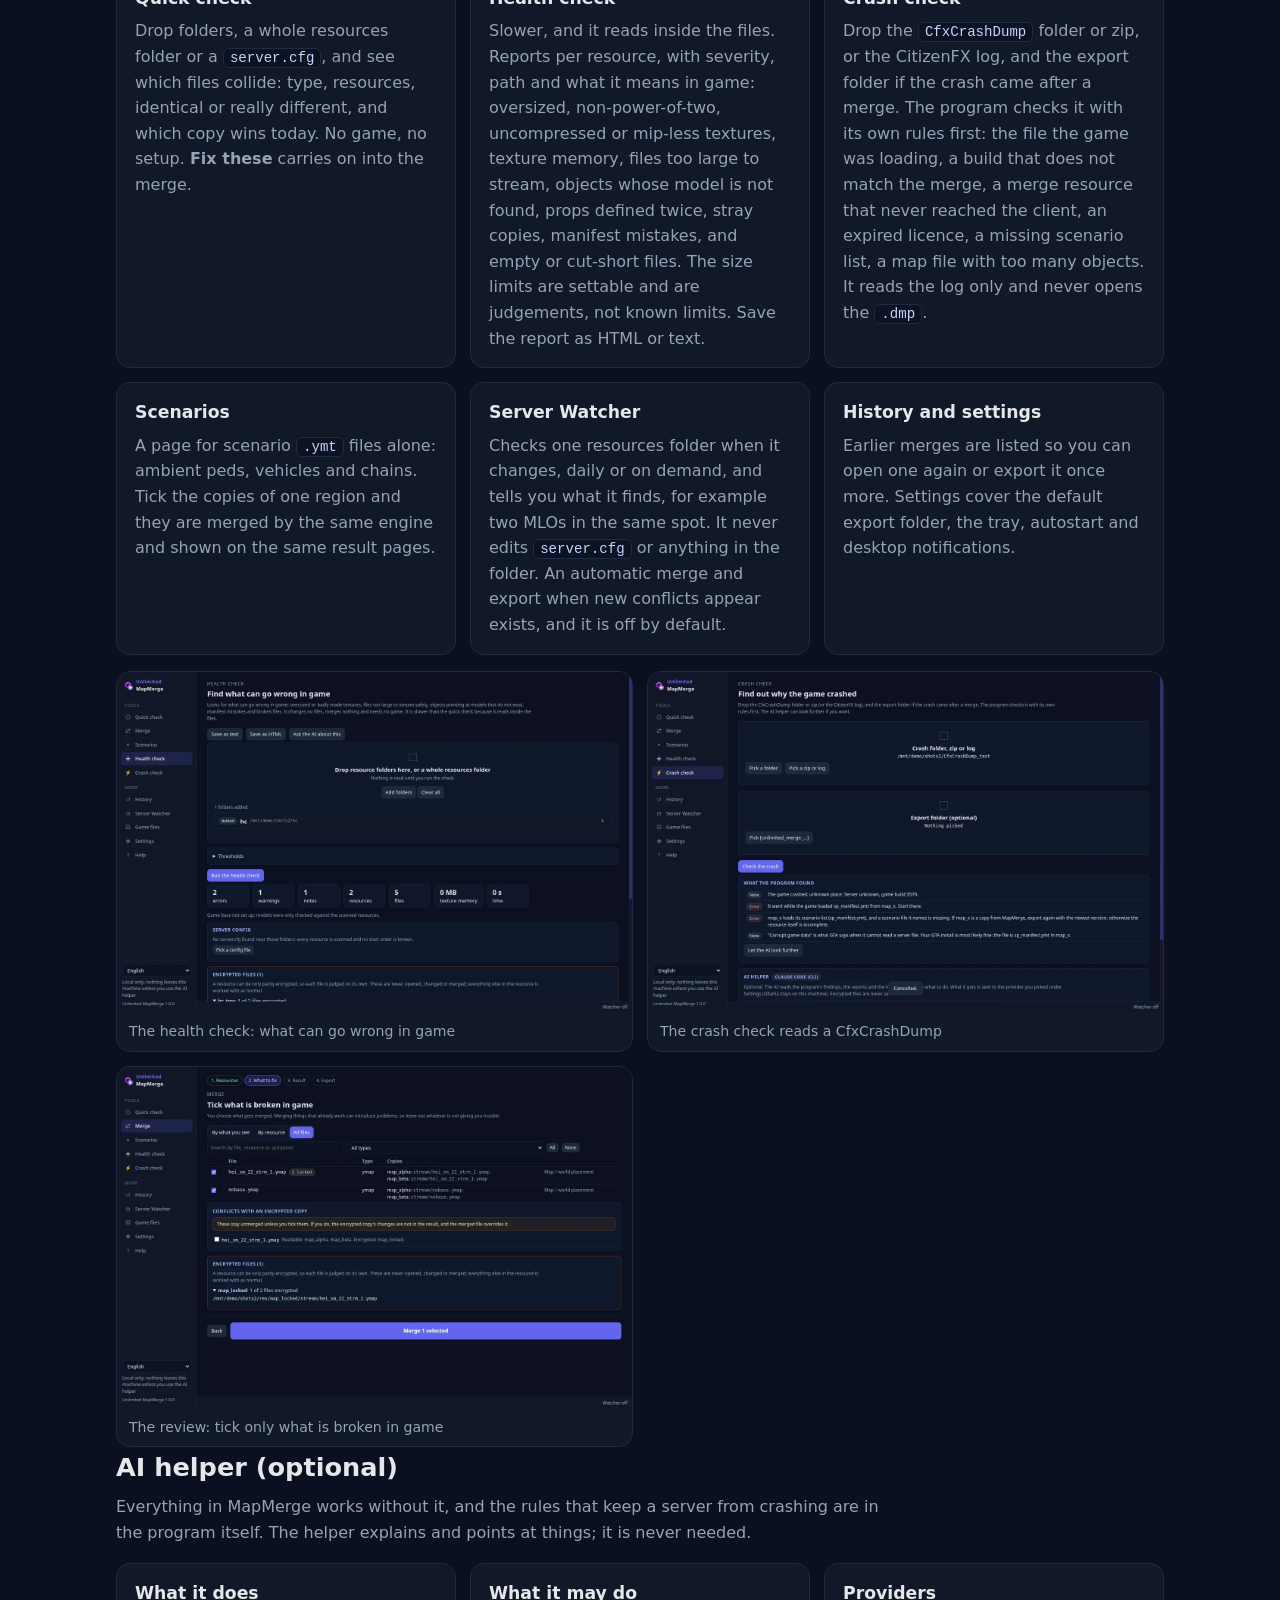
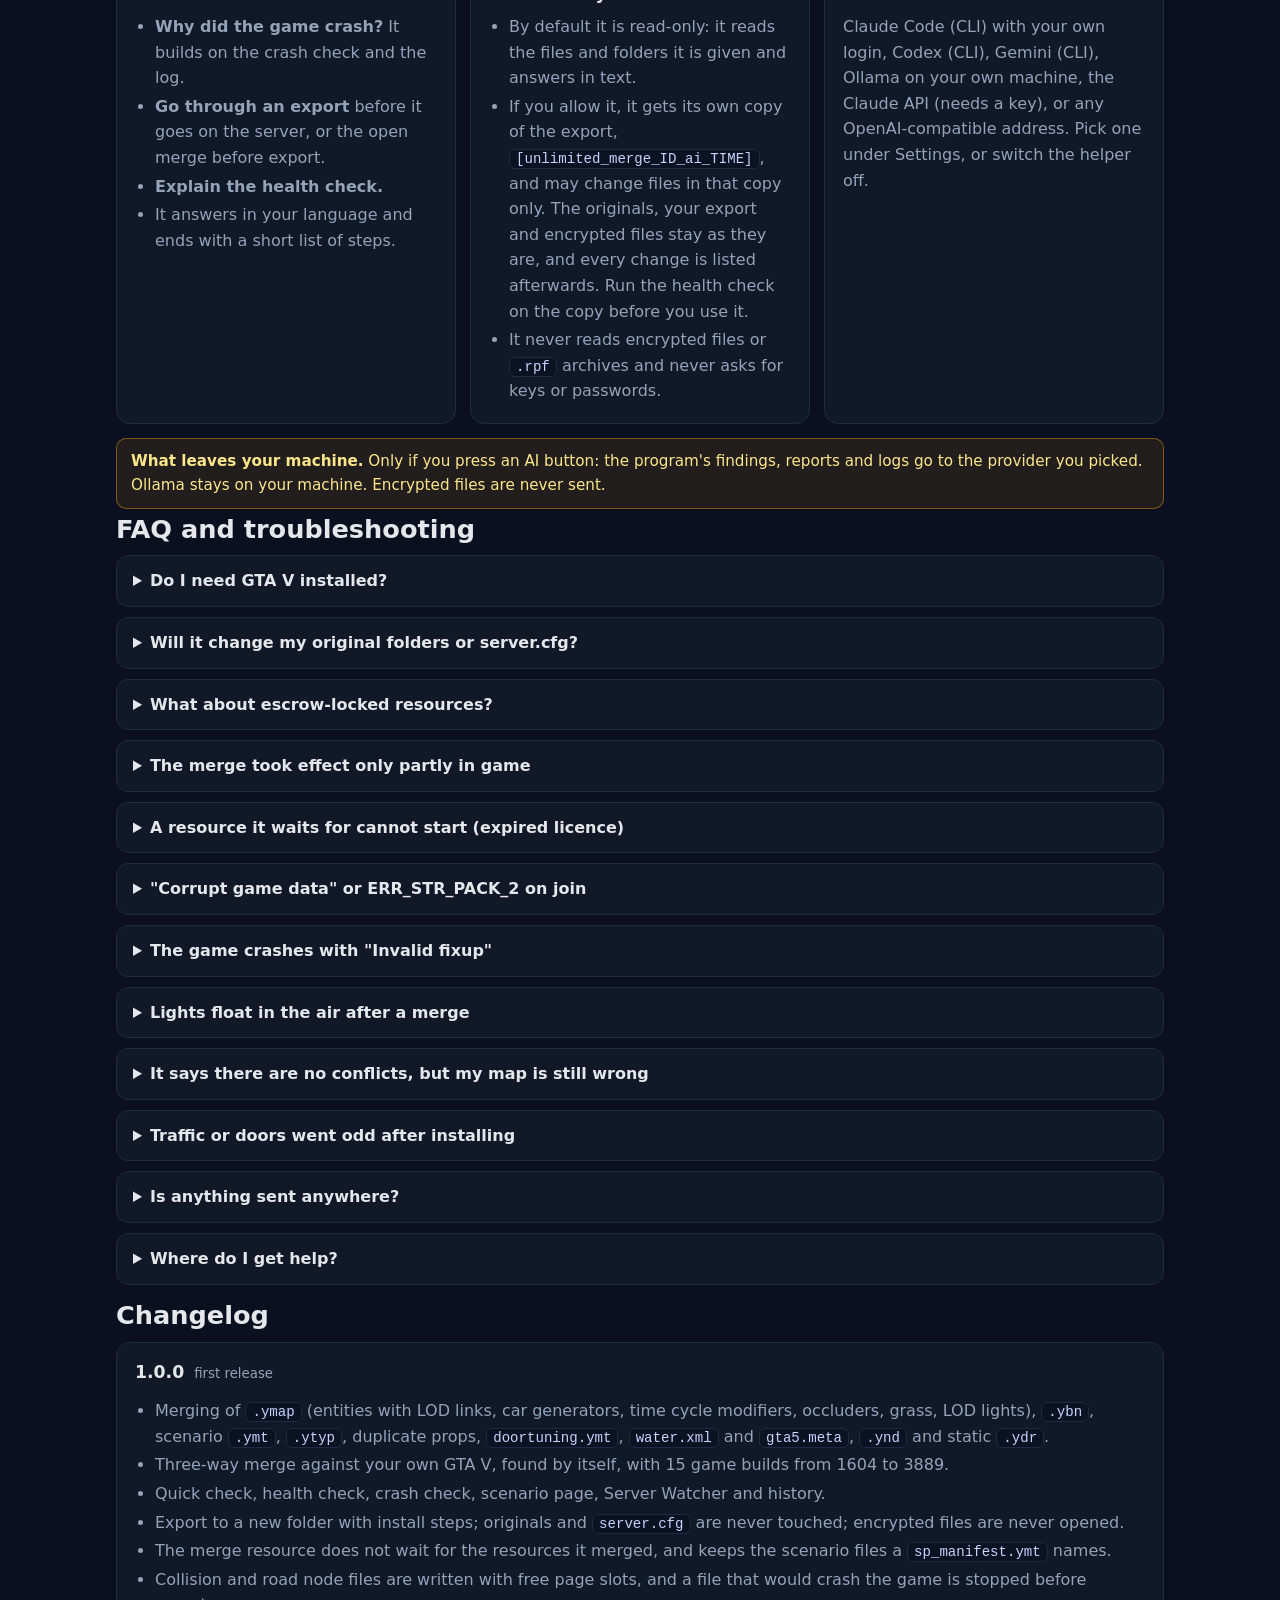
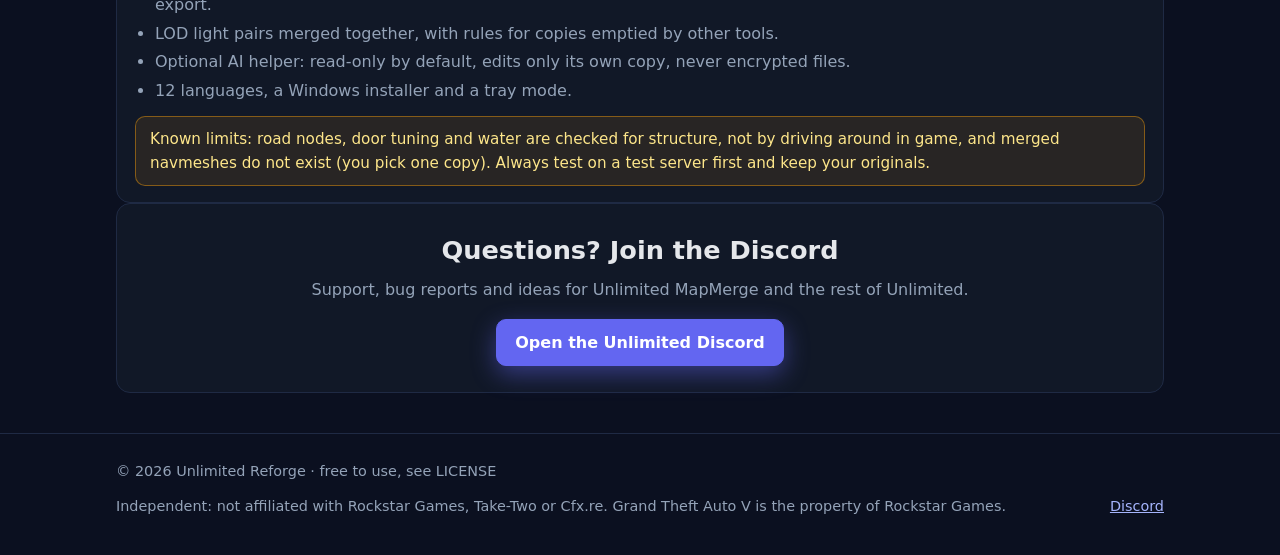
==== commit e1c8c38d: "Leave CodeWalker out of the site and notices" ====
--- a/docs/index.html
+++ b/docs/index.html
@@ -50,7 +50,7 @@
   <article class="card"><h3 data-i="w1_t">Merges the clash</h3><p data-h="w1_d">Files that more than one resource supplies are grouped and merged three ways against the game's own file: what each map added and what each map removed on purpose are both kept. Where the program is not sure it reports an Error or Warning and leaves the original alone.</p></article>
   <article class="card"><h3 data-i="w2_t">Never touches your originals</h3><p data-h="w2_d">The export is a <b>new</b> folder: copies of your resources with the merged files taken out, plus a merge resource. Your folders are opened for reading only, and <code>server.cfg</code> is never edited. To undo, put your old folders back.</p></article>
   <article class="card"><h3 data-i="w3_t">Encrypted files stay closed</h3><p data-h="w3_d">Escrow-locked files are detected one by one, listed by path and never opened, decrypted, edited or merged. A resource can be only partly encrypted, so the plain files next to them are worked with as normal.</p></article>
-  <article class="card"><h3 data-i="w4_t">Uses your own GTA V as the base</h3><p data-h="w4_d">To tell a change from what the game already had, each copy is compared with the game's file, read from your own GTA V install. It is found by itself and no CodeWalker is needed. No Rockstar file ships with the program.</p></article>
+  <article class="card"><h3 data-i="w4_t">Uses your own GTA V as the base</h3><p data-h="w4_d">To tell a change from what the game already had, each copy is compared with the game's file, read from your own GTA V install. No Rockstar file ships with the program.</p></article>
   <article class="card"><h3 data-i="w5_t">Checks before and after</h3><p data-h="w5_d">A quick check shows what collides, a health check finds what can go wrong in game, and a crash check reads a <code>CfxCrashDump</code> and says in plain lines what it found. Every file written is read back before it may be exported.</p></article>
   <article class="card"><h3 data-i="w6_t">Optional AI helper</h3><p data-h="w6_d">Off if you want it off. It reads the program's findings, reports and logs and explains what to do. By default it can only read; it can be allowed to fix files in its own copy of the export, never in your originals.</p></article>
  </div>
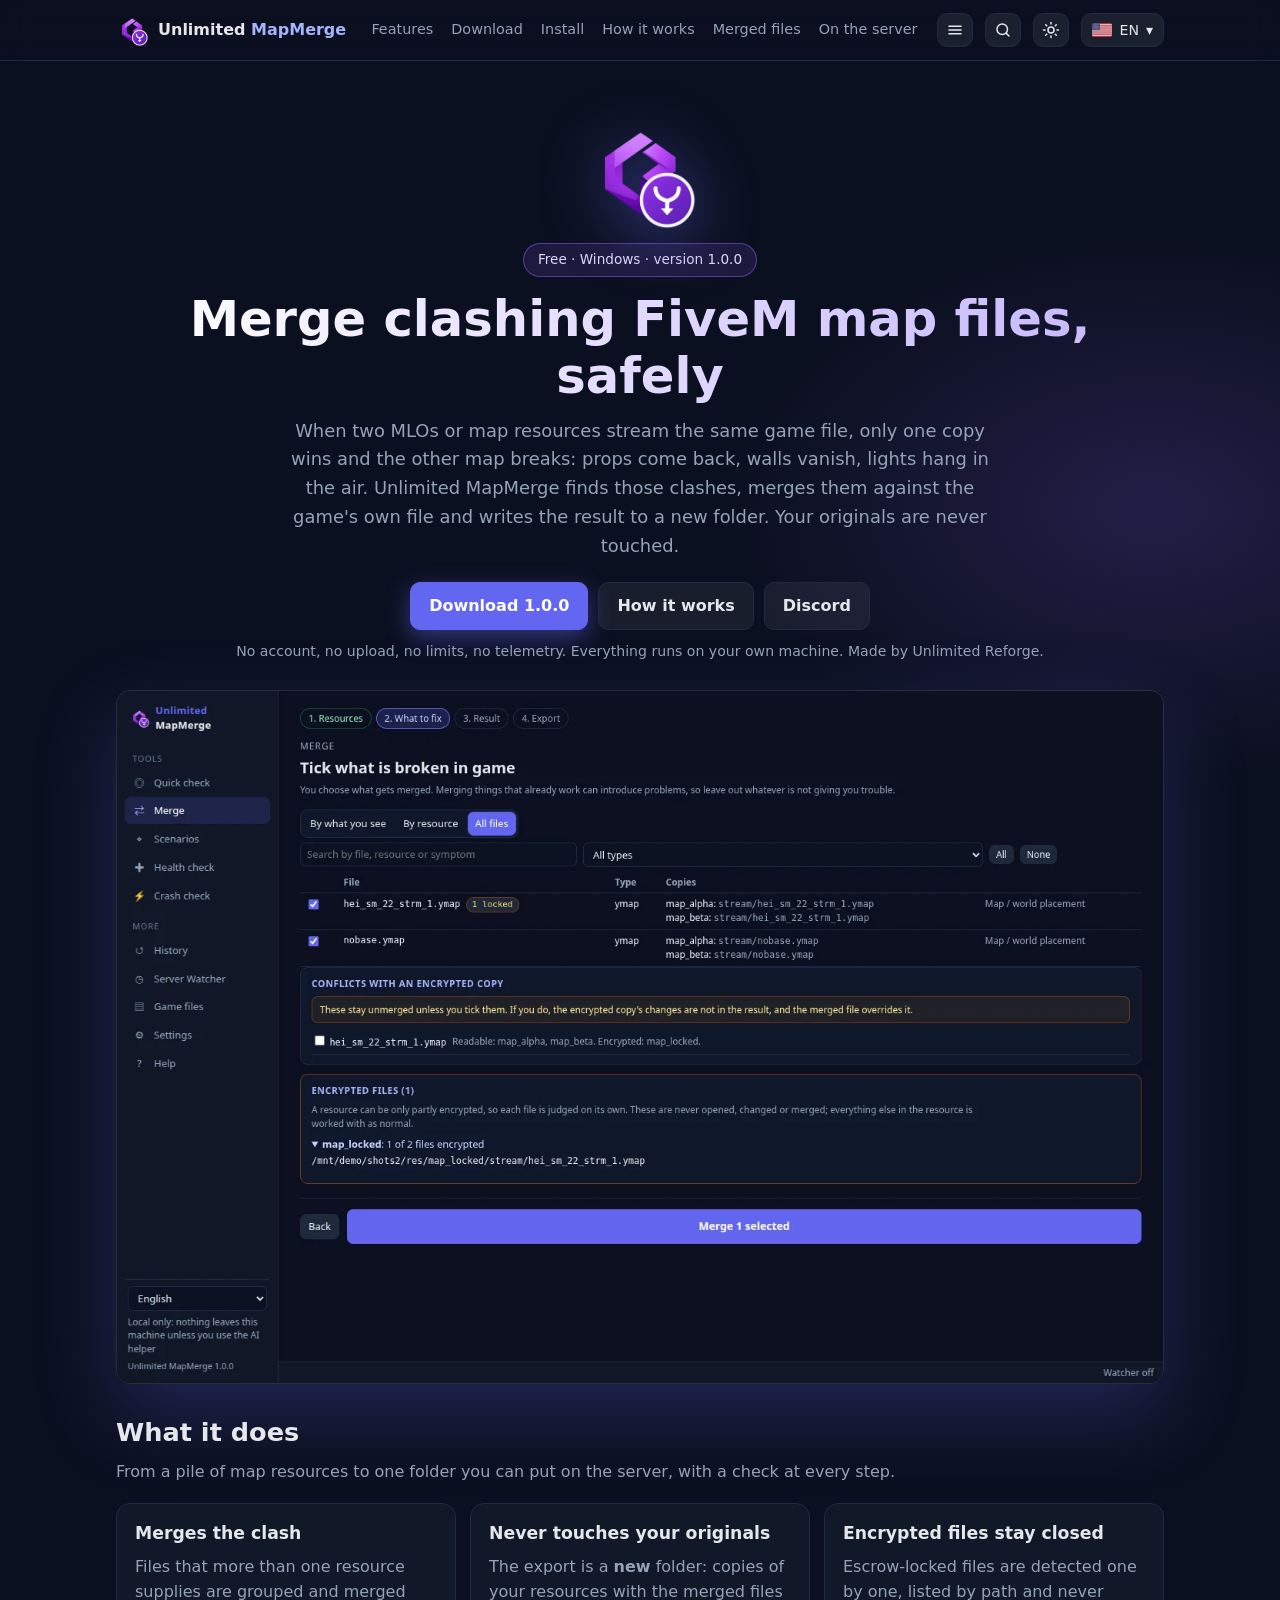
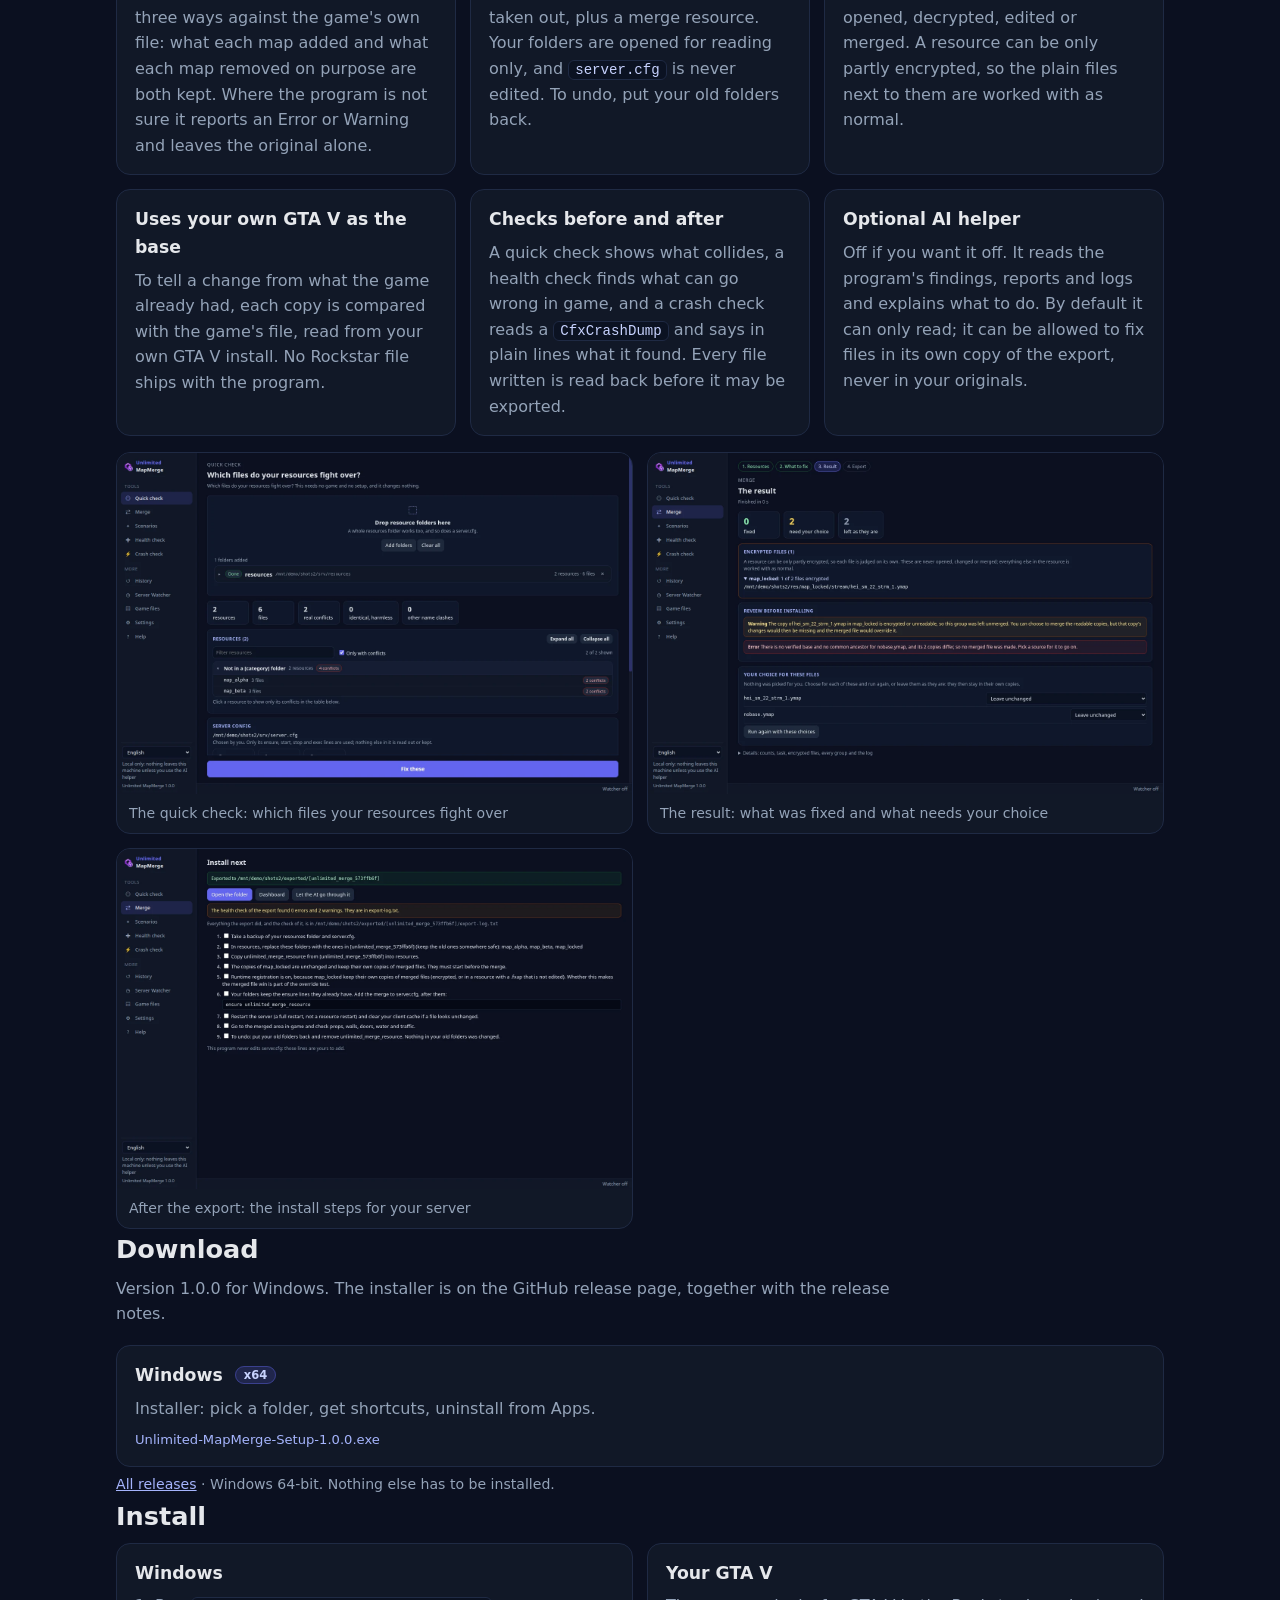
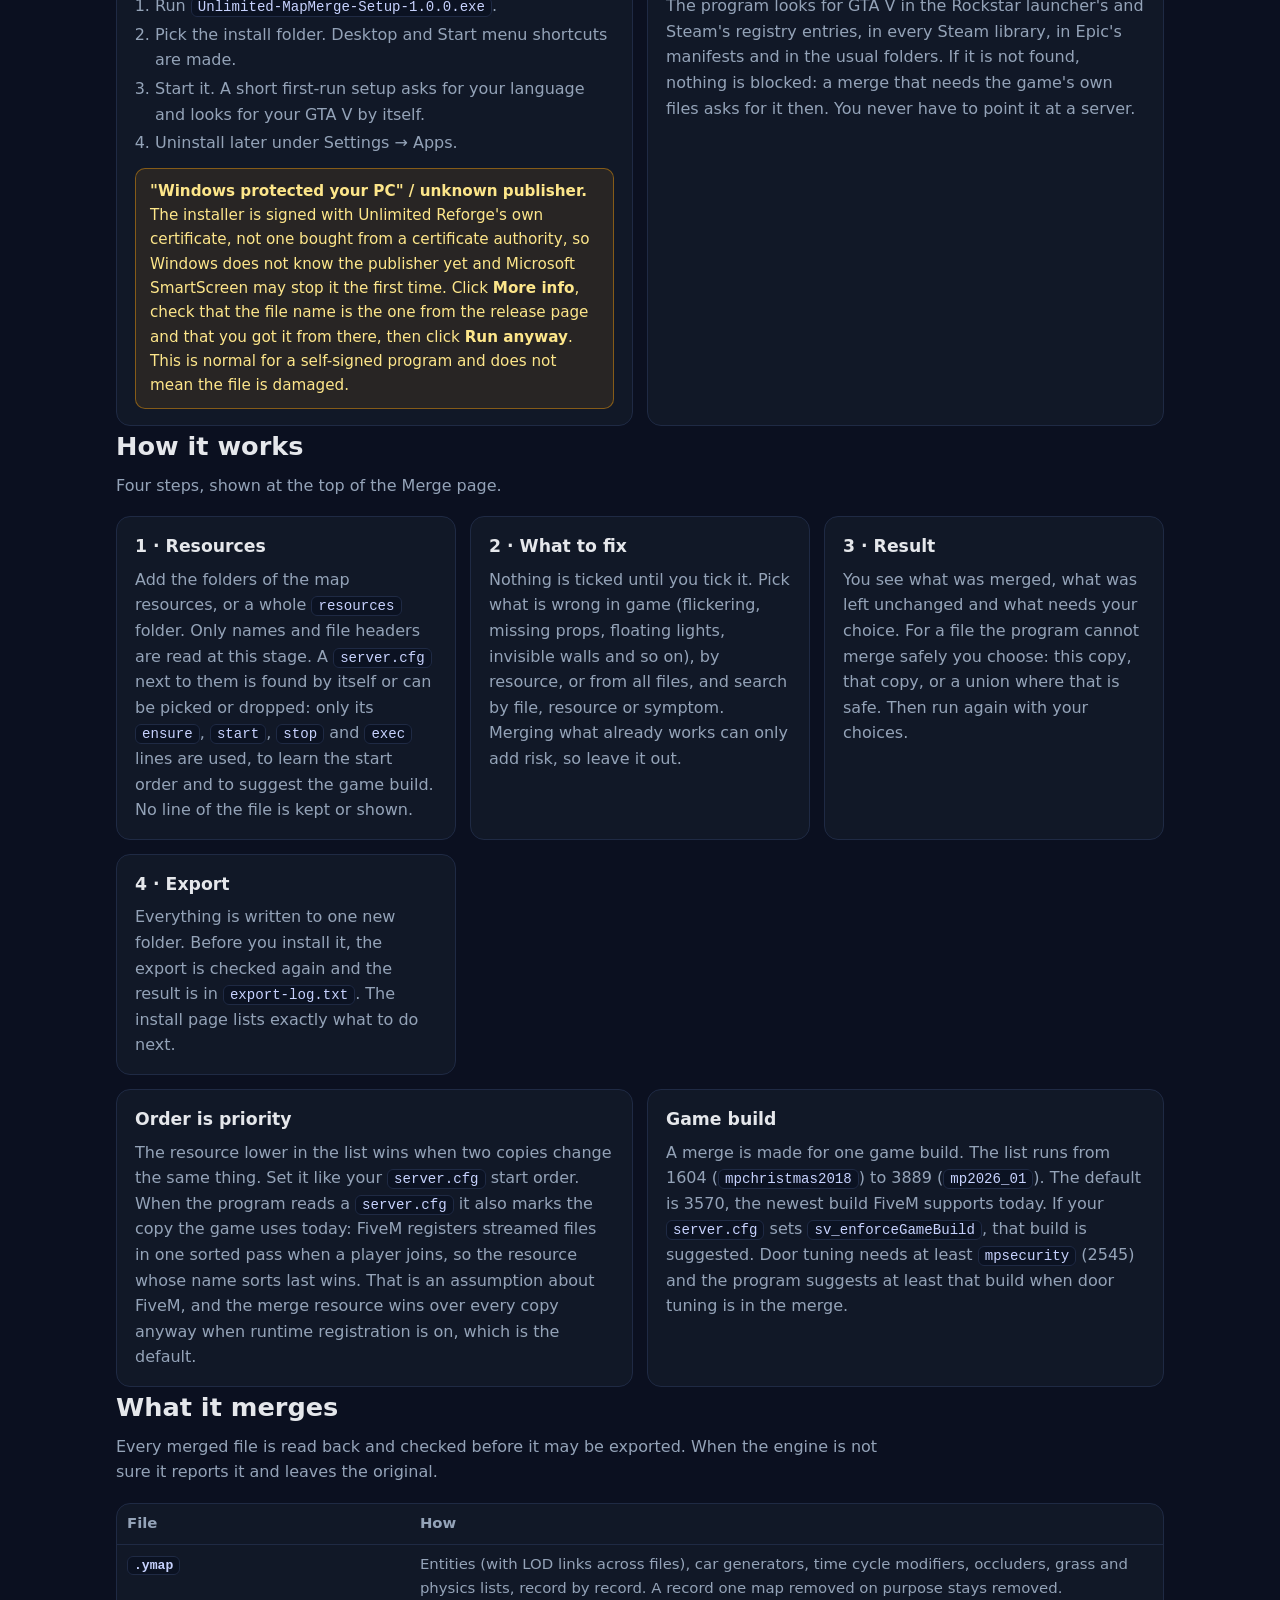
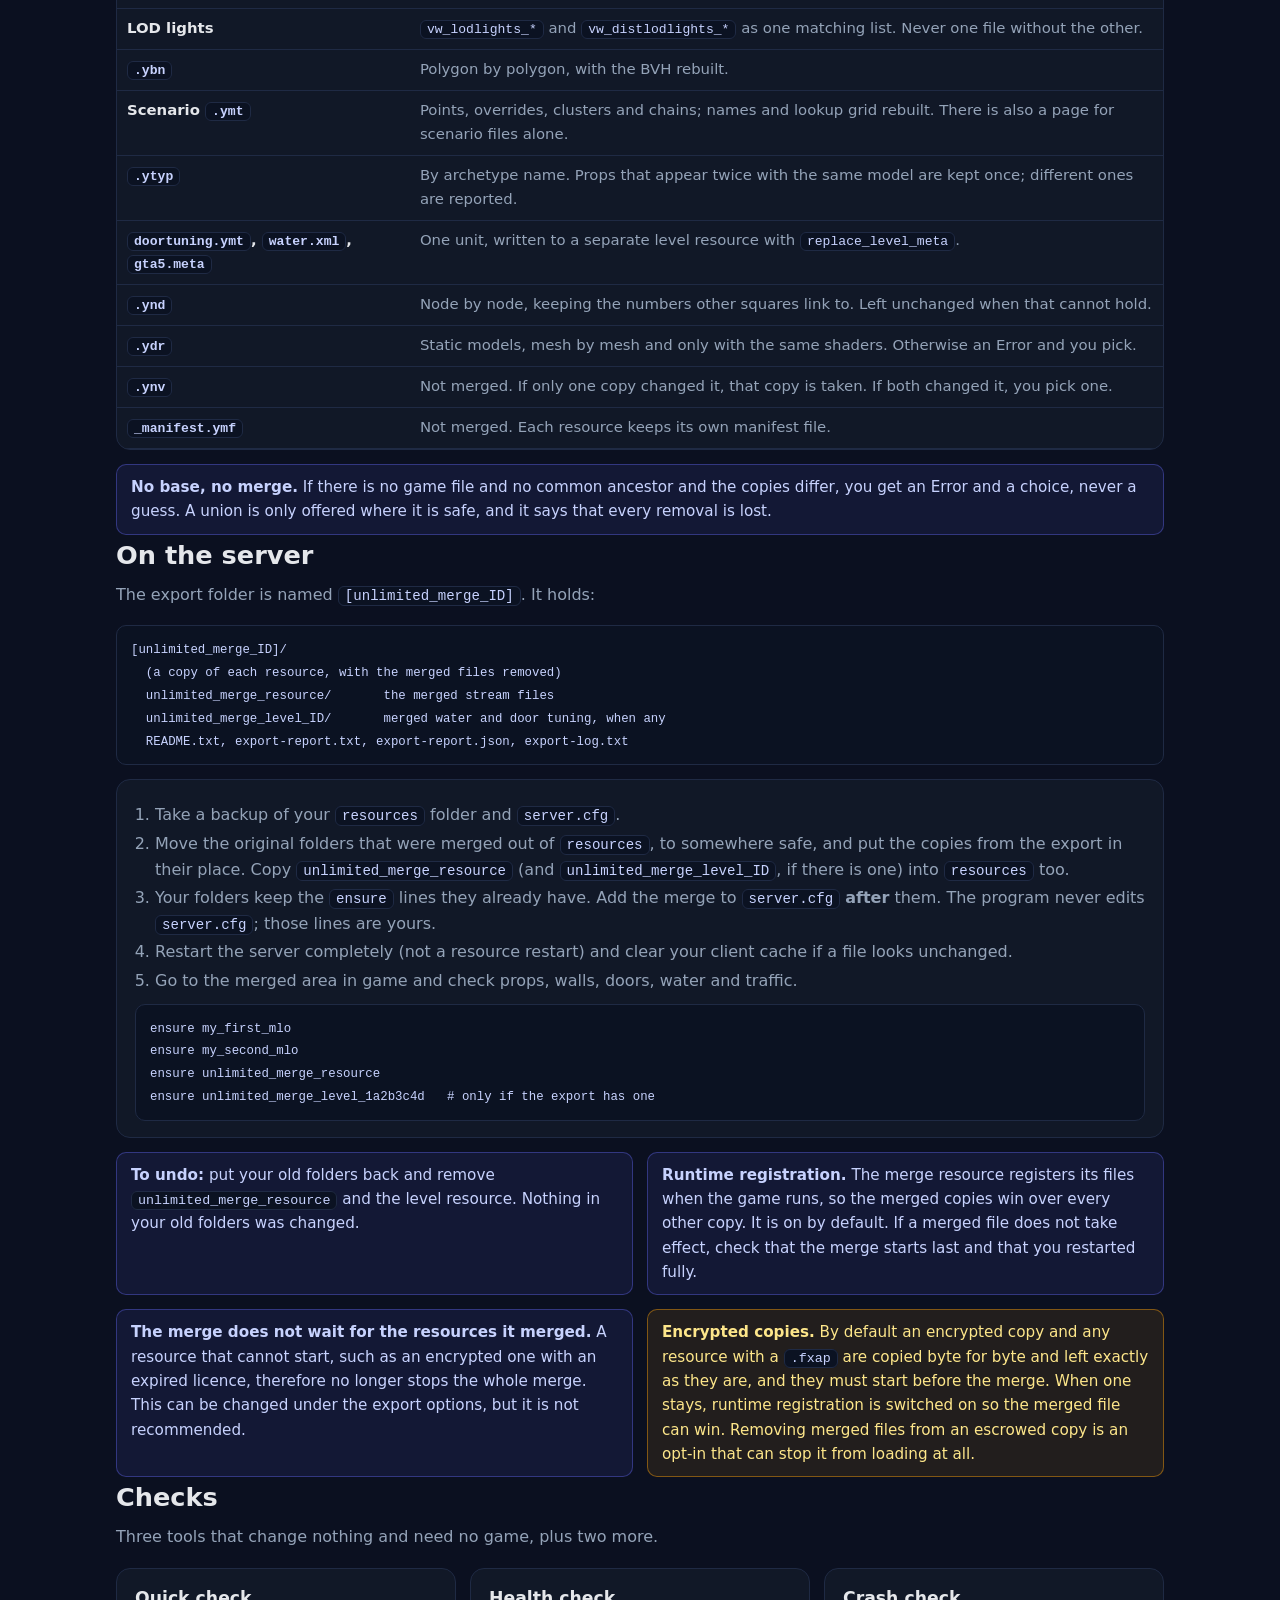
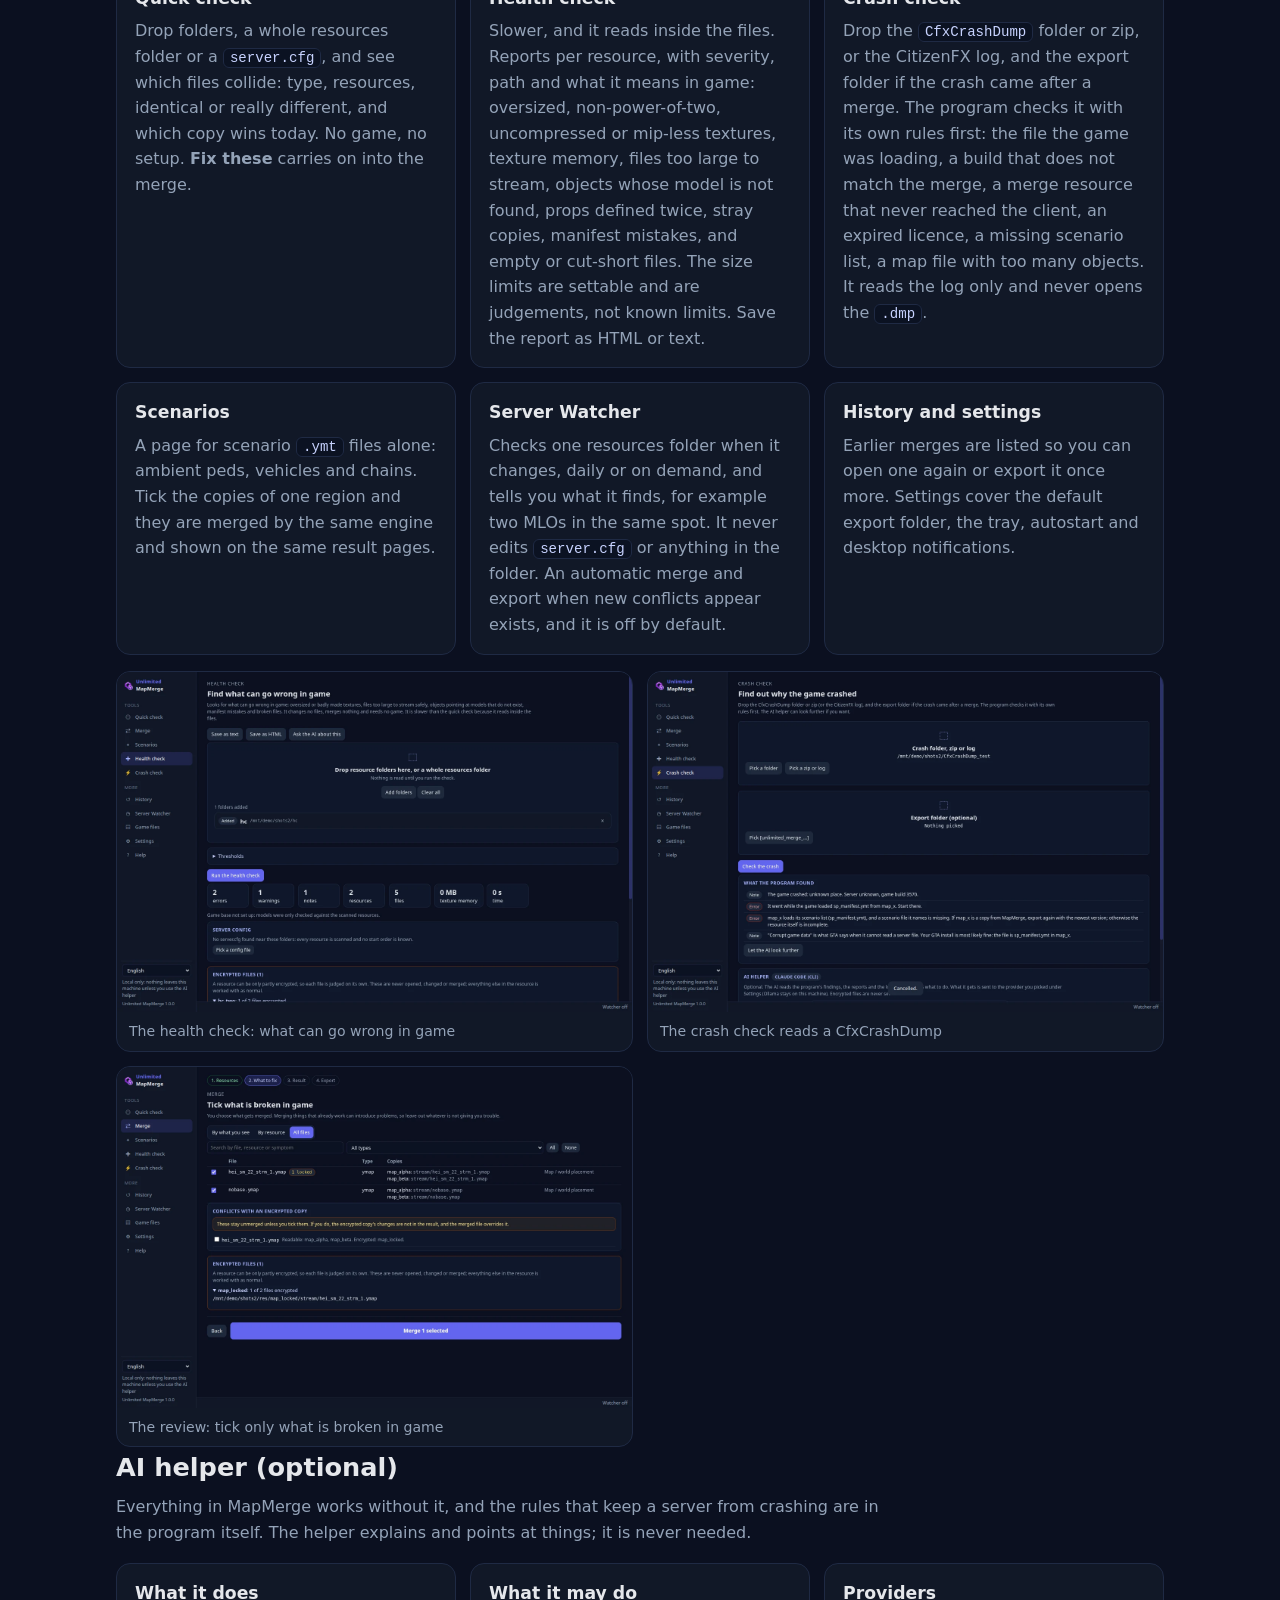
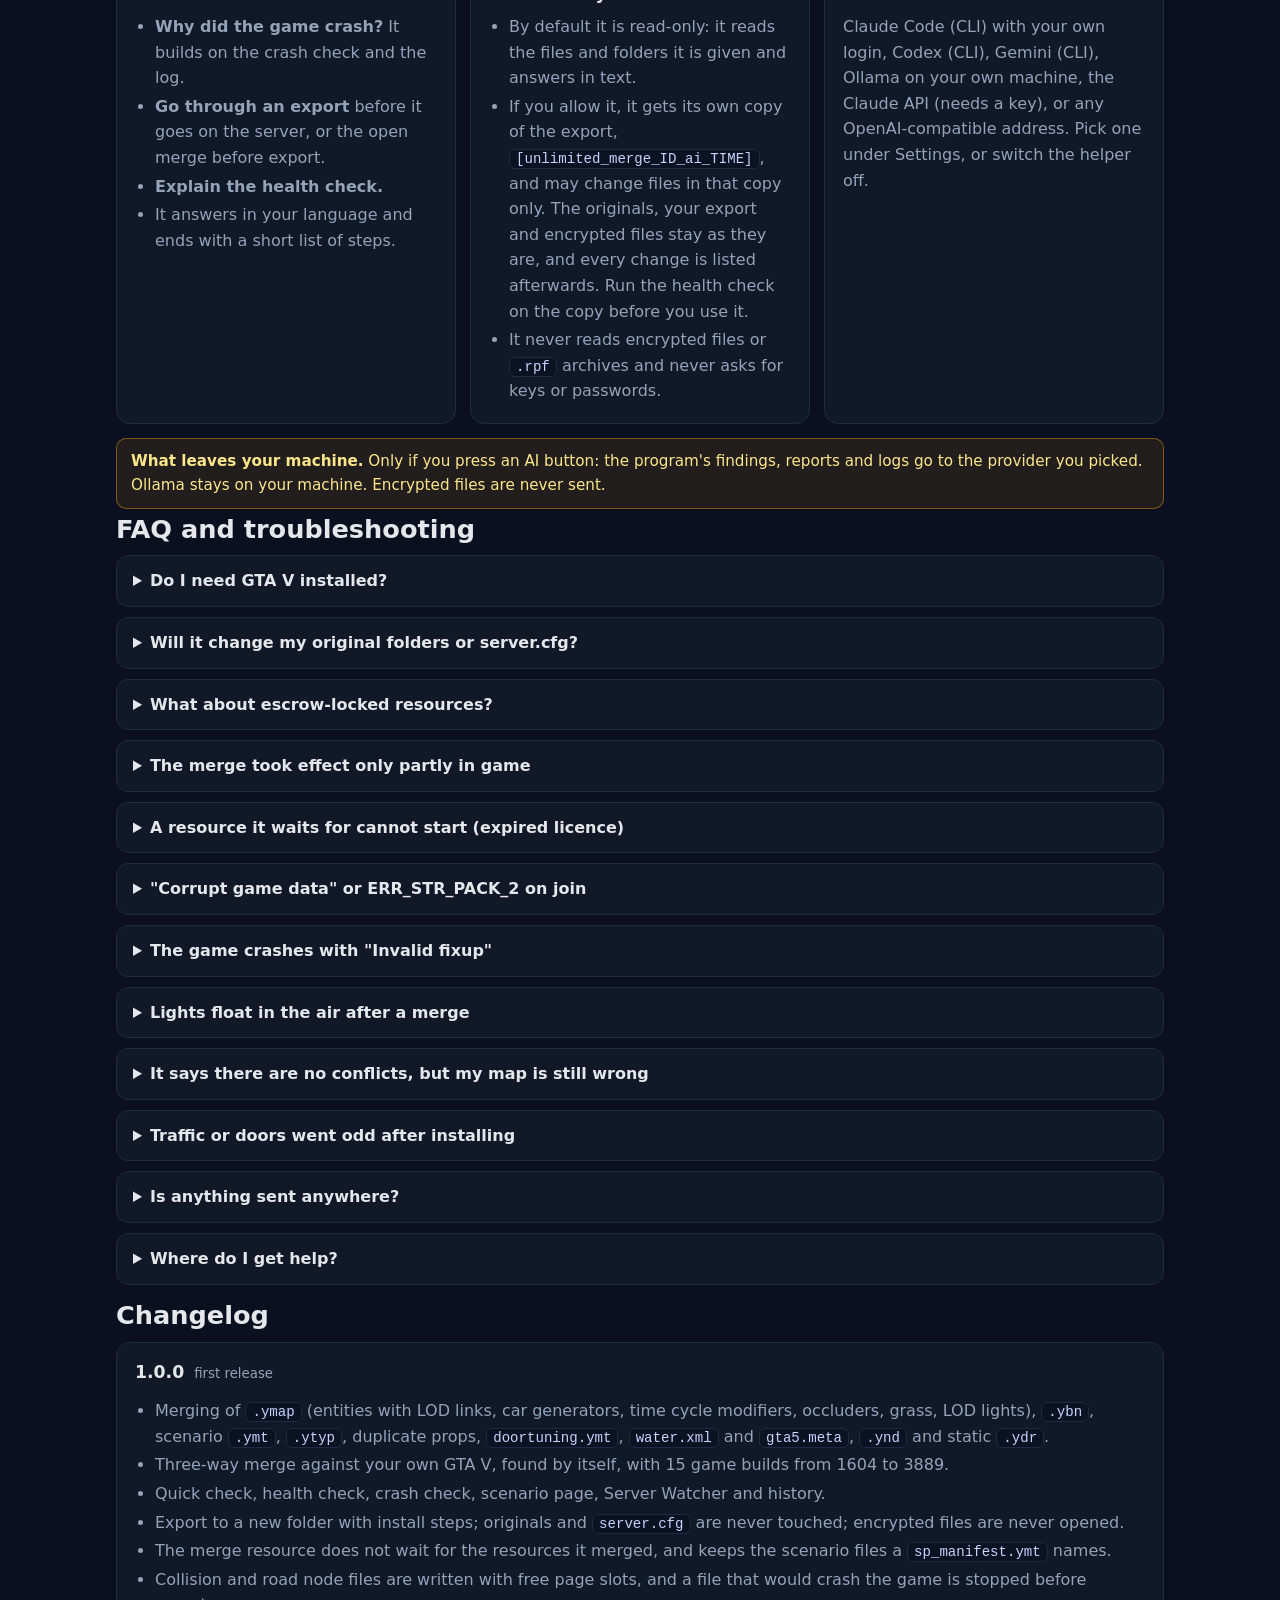
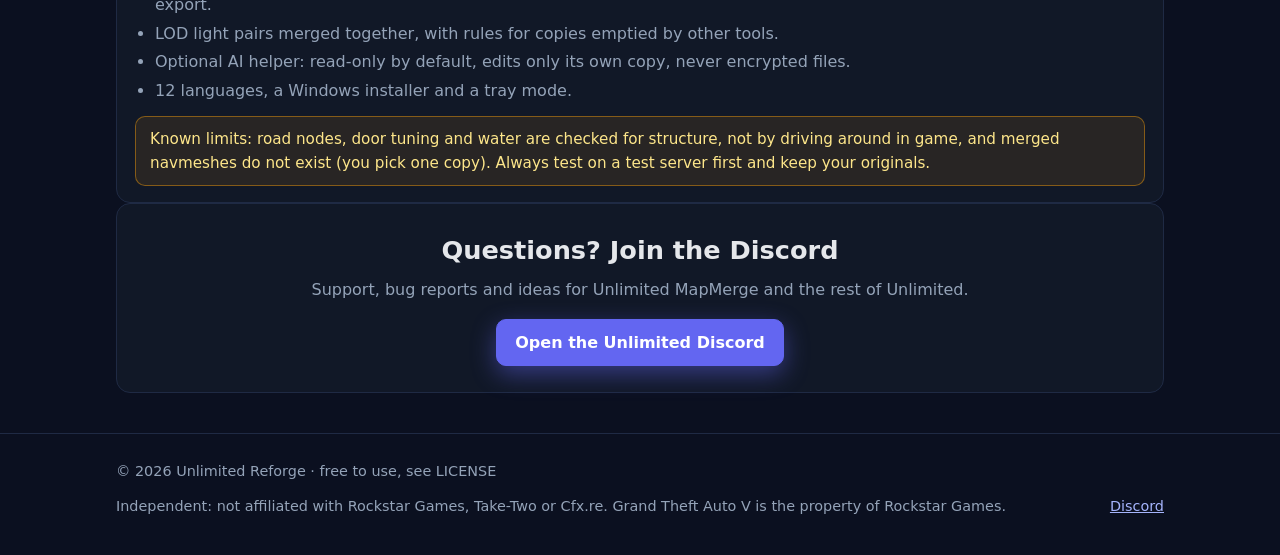
==== commit c158ec5c: "Site search (Ctrl+K, all 12 languages) like the Unlimited Cloth site; screenshots with the new MapMe" ====
--- a/docs/index.html
+++ b/docs/index.html
@@ -22,11 +22,16 @@
    <button id="moreBtn" type="button" aria-haspopup="true" aria-expanded="false" aria-controls="moreList" data-ia="nav_more" aria-label="More" title="More"><svg viewBox="0 0 24 24" width="18" height="18" aria-hidden="true" fill="none" stroke="currentColor" stroke-width="2" stroke-linecap="round"><path d="M4 7h16M4 12h16M4 17h16"/></svg></button>
    <div id="moreList" class="more-list" hidden></div>
   </div>
+  <button id="searchBtn" type="button" aria-haspopup="dialog" aria-expanded="false" aria-controls="siteSearch"><svg viewBox="0 0 24 24" width="18" height="18" aria-hidden="true" fill="none" stroke="currentColor" stroke-width="2" stroke-linecap="round"><circle cx="11" cy="11" r="7"/><path d="M20 20l-3.5-3.5"/></svg></button>
   <button id="themeBtn" type="button" data-ia="theme_light" aria-label="Switch to light mode" title="Switch to light mode"><svg class="i-sun" viewBox="0 0 24 24" width="18" height="18" aria-hidden="true" fill="none" stroke="currentColor" stroke-width="2" stroke-linecap="round"><circle cx="12" cy="12" r="4"/><path d="M12 2v2M12 20v2M4.9 4.9l1.4 1.4M17.7 17.7l1.4 1.4M2 12h2M20 12h2M4.9 19.1l1.4-1.4M17.7 6.3l1.4-1.4"/></svg><svg class="i-moon" viewBox="0 0 24 24" width="18" height="18" aria-hidden="true" fill="none" stroke="currentColor" stroke-width="2" stroke-linecap="round" stroke-linejoin="round"><path d="M21 12.8A9 9 0 1 1 11.2 3a7 7 0 0 0 9.8 9.8z"/></svg></button>
   <div class="lang">
    <button id="langBtn" type="button" aria-haspopup="listbox" aria-expanded="false" aria-controls="langList"><img id="langFlag" src="flags/en.png" width="20" height="14" alt=""><span id="langCode">EN</span><span aria-hidden="true">&#9662;</span></button>
    <ul id="langList" role="listbox" hidden></ul>
   </div>
+ </div>
+ <div id="siteSearch" class="ss" role="dialog" hidden>
+  <div class="ss-field"><svg viewBox="0 0 24 24" width="18" height="18" aria-hidden="true" fill="none" stroke="currentColor" stroke-width="2" stroke-linecap="round"><circle cx="11" cy="11" r="7"/><path d="M20 20l-3.5-3.5"/></svg><input id="siteSearchInput" type="search" autocomplete="off" spellcheck="false" role="combobox" aria-controls="siteSearchRes" aria-expanded="true"><button id="siteSearchClose" type="button" data-ia="ss_close" aria-label="Close search" title="Close search" aria-label="Close search" title="Close search"><svg viewBox="0 0 24 24" width="16" height="16" aria-hidden="true" fill="none" stroke="currentColor" stroke-width="2" stroke-linecap="round"><path d="M6 6l12 12M18 6L6 18"/></svg></button></div>
+  <ul id="siteSearchRes" class="ss-res" role="listbox" hidden></ul>
  </div>
 </header>
 
@@ -210,5 +215,6 @@
 </footer>
 <script src="i18n.js"></script>
 <script src="site.js"></script>
+<script src="search.js"></script>
 </body>
 </html>
--- a/docs/style.css
+++ b/docs/style.css
@@ -128,3 +128,29 @@
 
 .grid2.wide{grid-template-columns:repeat(auto-fit,minmax(min(440px,100%),1fr))}
 .grid2.wide .box{margin:0}
+
+/* site search (same as the Unlimited Cloth site) */
+#searchBtn{display:flex;align-items:center;justify-content:center;width:36px;height:34px;padding:0;flex:none;align-self:center;background:var(--ctl);color:var(--text);border:1px solid var(--line);border-radius:10px;cursor:pointer}
+#searchBtn:hover,#searchBtn[aria-expanded=true]{background:var(--ctl-hov)}
+#searchBtn svg{display:block}
+.ss{position:absolute;right:max(16px,calc((100vw - 1080px)/2));top:calc(100% + 8px);width:min(560px,calc(100vw - 32px));background:var(--pop);border:1px solid var(--pop-bd);border-radius:14px;box-shadow:var(--pop-sh,0 18px 50px rgba(0,0,0,.35));overflow:hidden;z-index:30}
+.ss[hidden]{display:none}
+.ss-field{display:flex;align-items:center;gap:10px;padding:10px 12px;border-bottom:1px solid var(--line);color:var(--sub)}
+.ss-field input{flex:1;min-width:0;border:0;outline:0;background:transparent;color:var(--text);font:inherit;font-size:1rem;padding:4px 0}
+.ss-field input::-webkit-search-cancel-button{display:none}
+#siteSearchClose{display:flex;align-items:center;justify-content:center;width:28px;height:28px;padding:0;border:0;border-radius:8px;background:transparent;color:var(--sub);cursor:pointer}
+#siteSearchClose:hover{background:var(--ctl-hov);color:var(--text)}
+.ss-res{list-style:none;margin:0;padding:6px;max-height:min(60vh,520px);overflow-y:auto}
+.ss-res[hidden]{display:none}
+.ss-res li{display:flex;flex-direction:column;gap:2px;padding:9px 10px;border-radius:9px;cursor:pointer}
+.ss-res li.on{background:var(--sel)}
+.ss-where{font-size:.76rem;font-weight:600;color:var(--link);text-transform:none}
+.ss-snip{font-size:.9rem;color:var(--sub);line-height:1.45;word-break:break-word}
+.ss-snip.ss-code{font-family:ui-monospace,SFMono-Regular,Menlo,Consolas,monospace;font-size:.84rem}
+.ss-snip mark{background:rgba(139,92,246,.32);color:var(--text);border-radius:3px;padding:0 1px}
+:root[data-theme=light] .ss-snip mark{background:rgba(99,102,241,.22)}
+.ss-res li.ss-none{cursor:default;color:var(--sub);font-size:.9rem}
+.ss-flash{animation:ssflash 2.2s ease-out}
+@keyframes ssflash{0%,30%{background:rgba(139,92,246,.28);box-shadow:0 0 0 4px rgba(139,92,246,.28);border-radius:6px}100%{background:transparent;box-shadow:0 0 0 0 transparent}}
+@media (prefers-reduced-motion:reduce){.ss-flash{animation:none;outline:2px solid var(--focus)}}
+@media (max-width:600px){.ss{position:fixed;left:8px;right:8px;top:64px;width:auto}#searchBtn{width:32px;height:32px}}
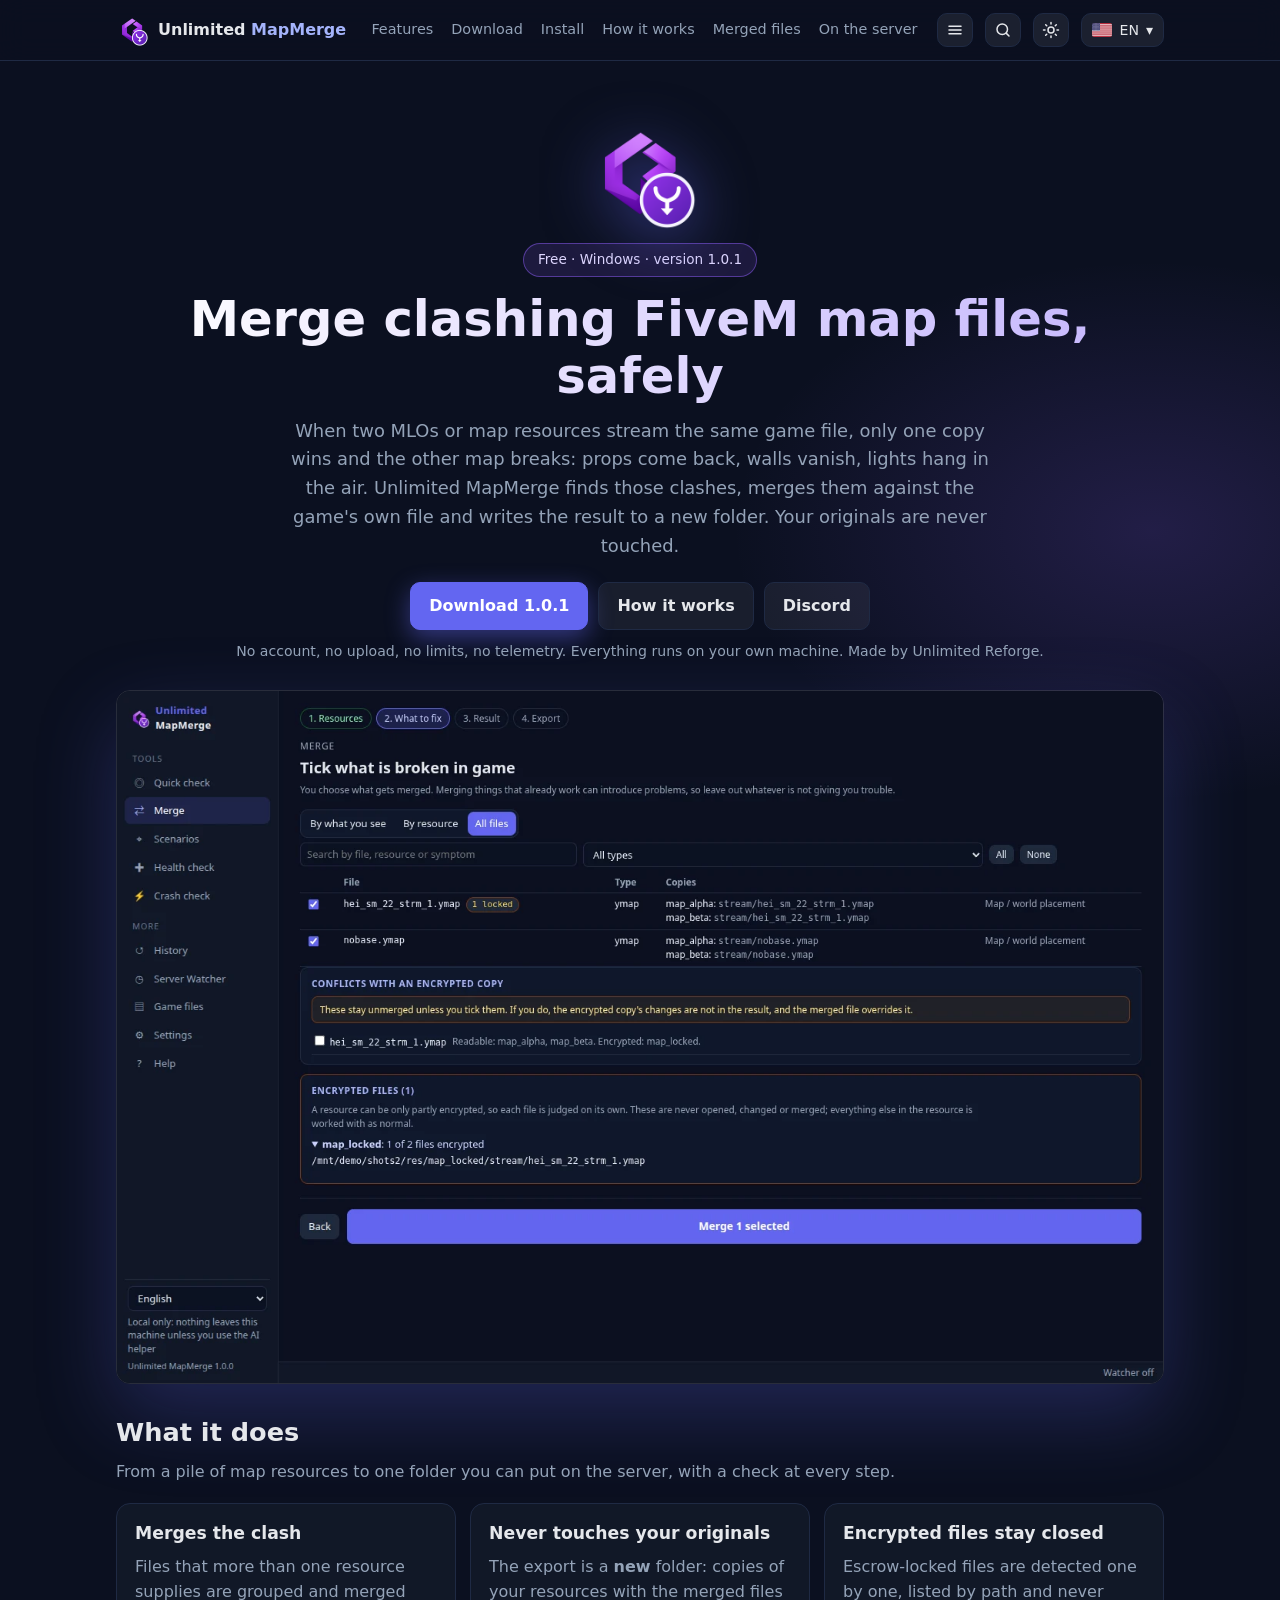
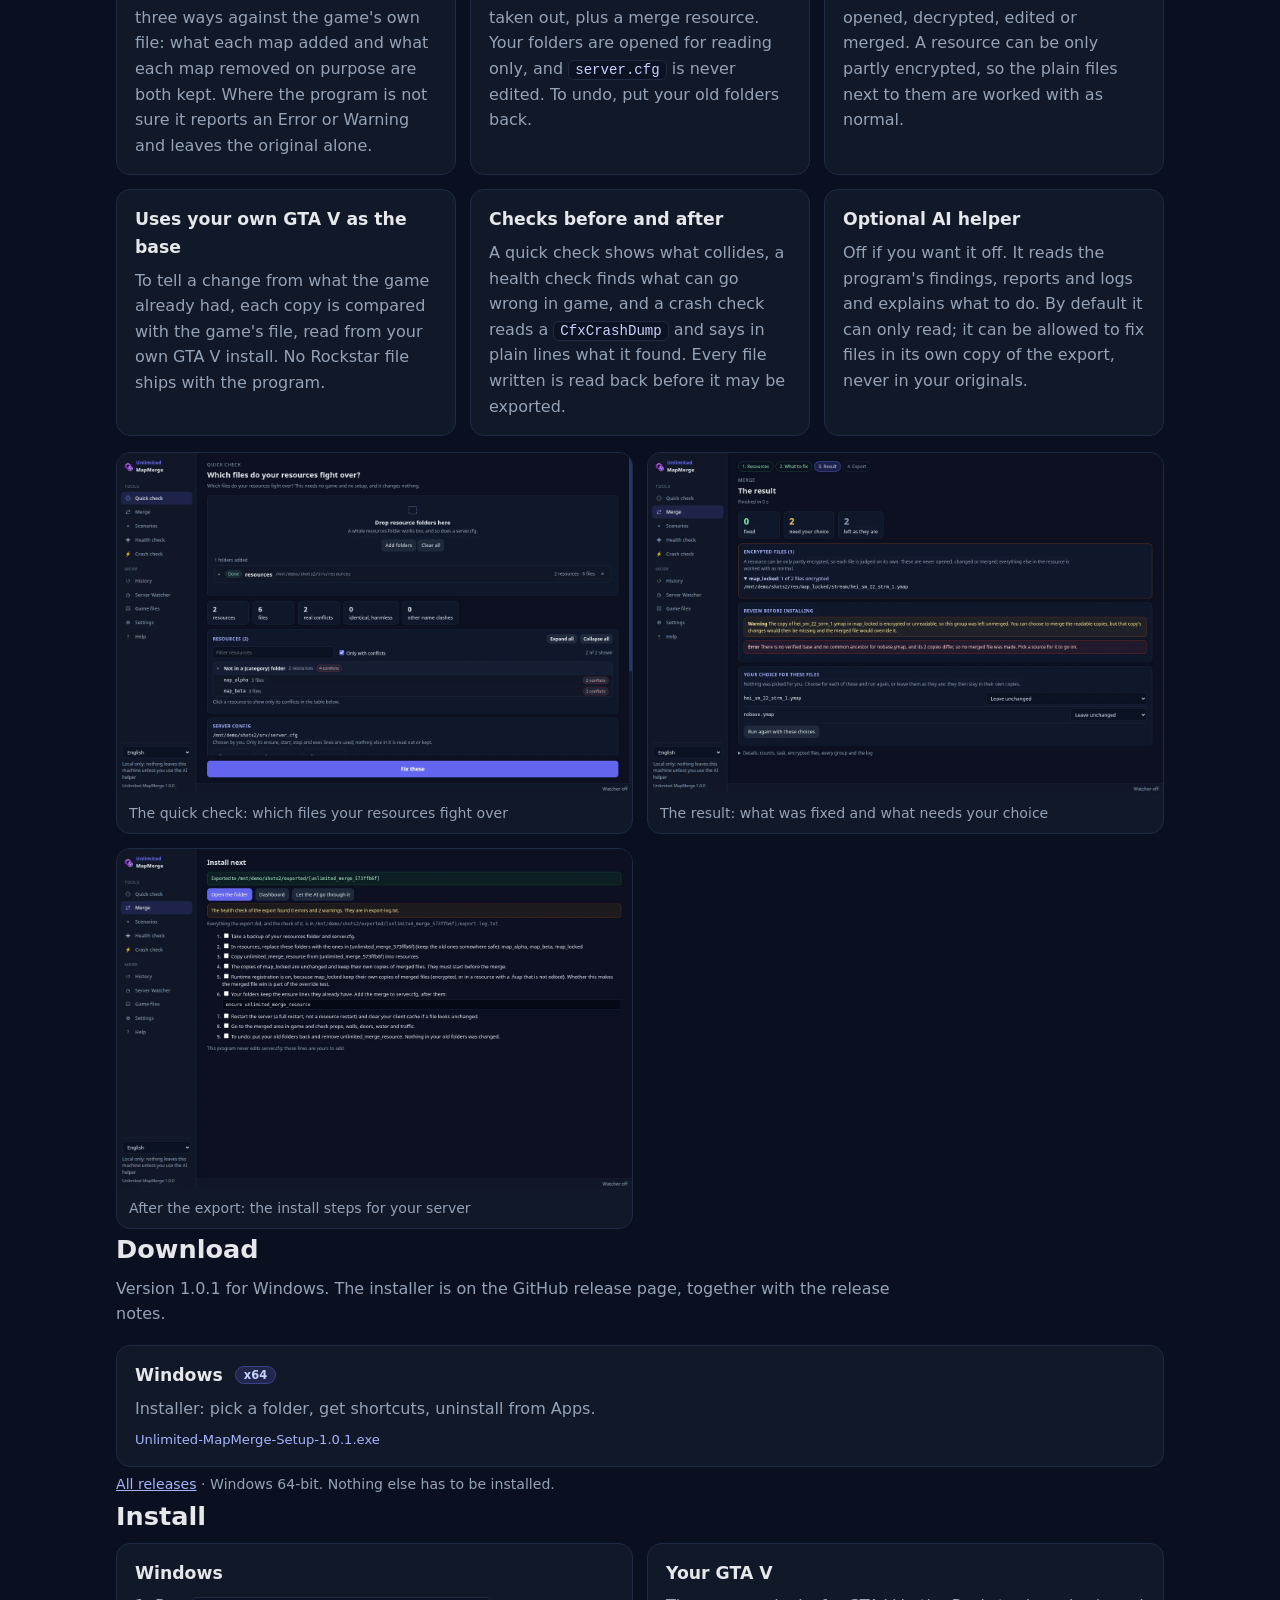
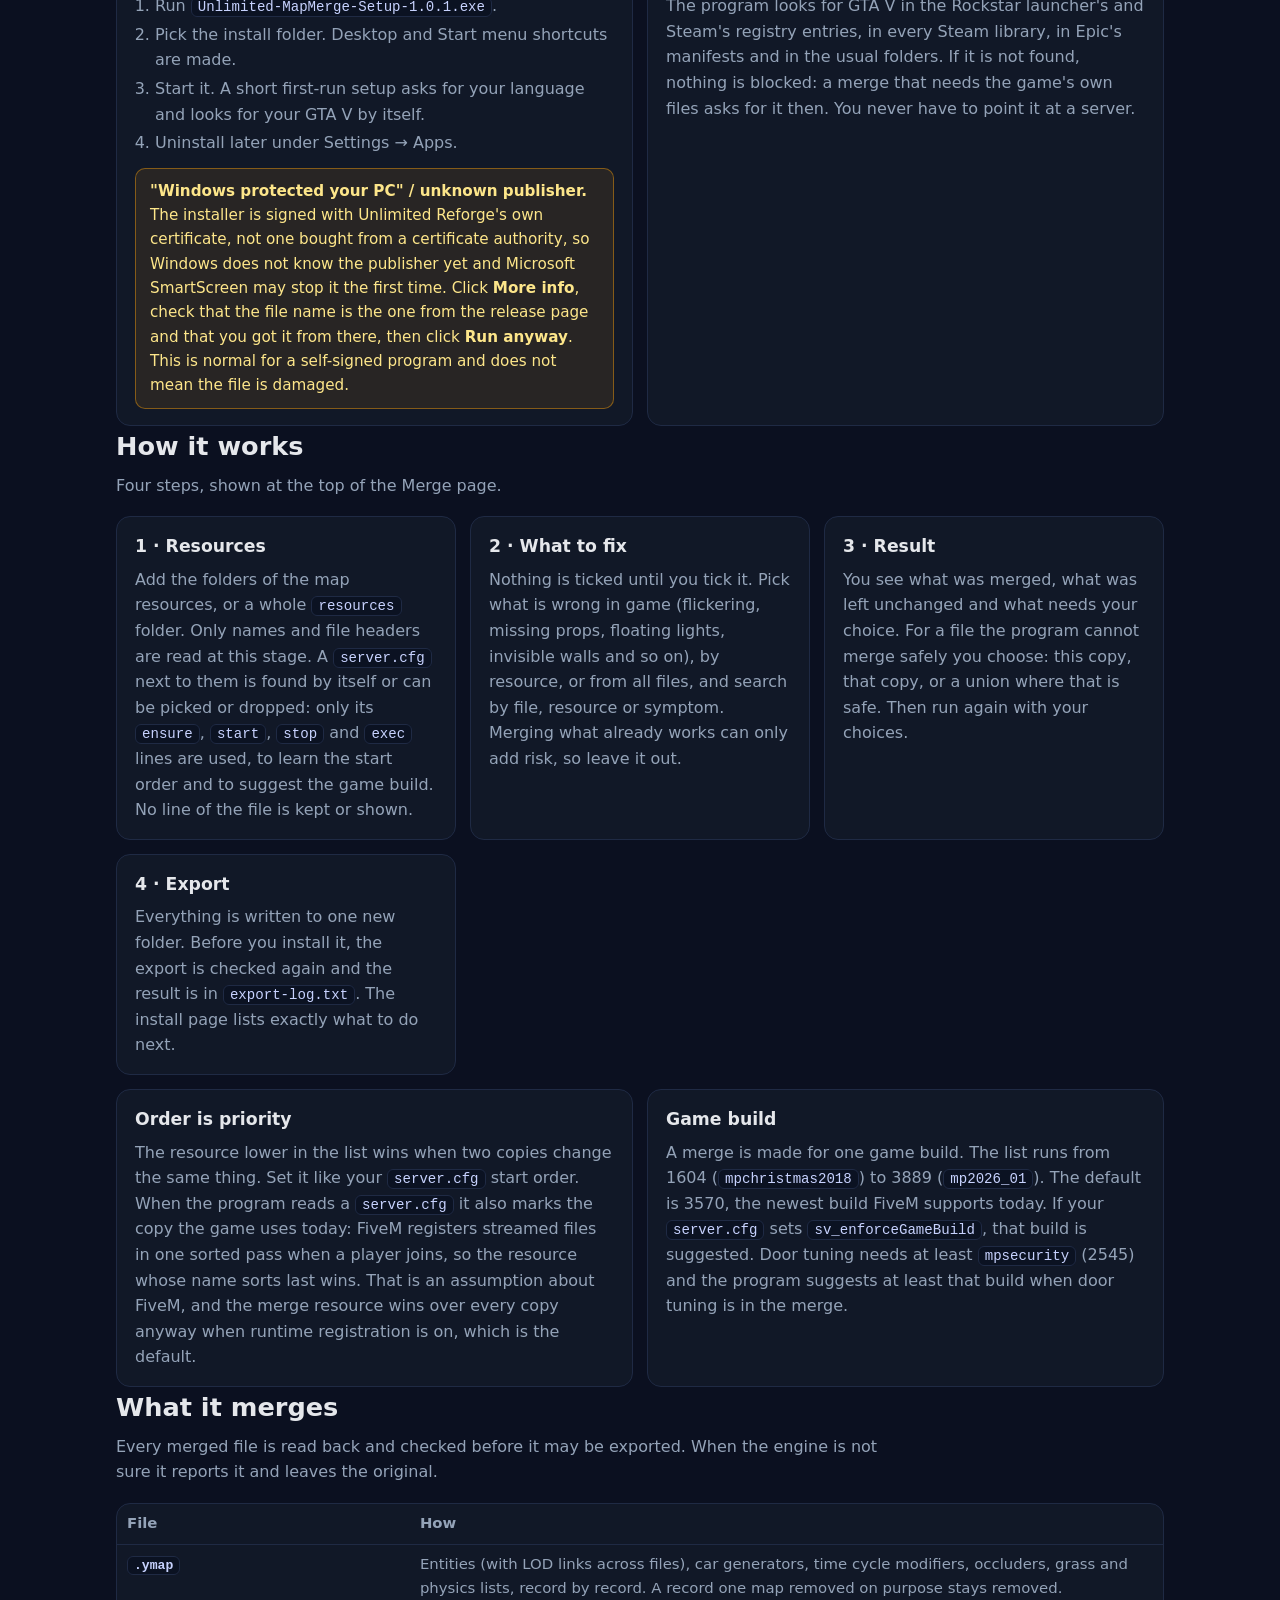
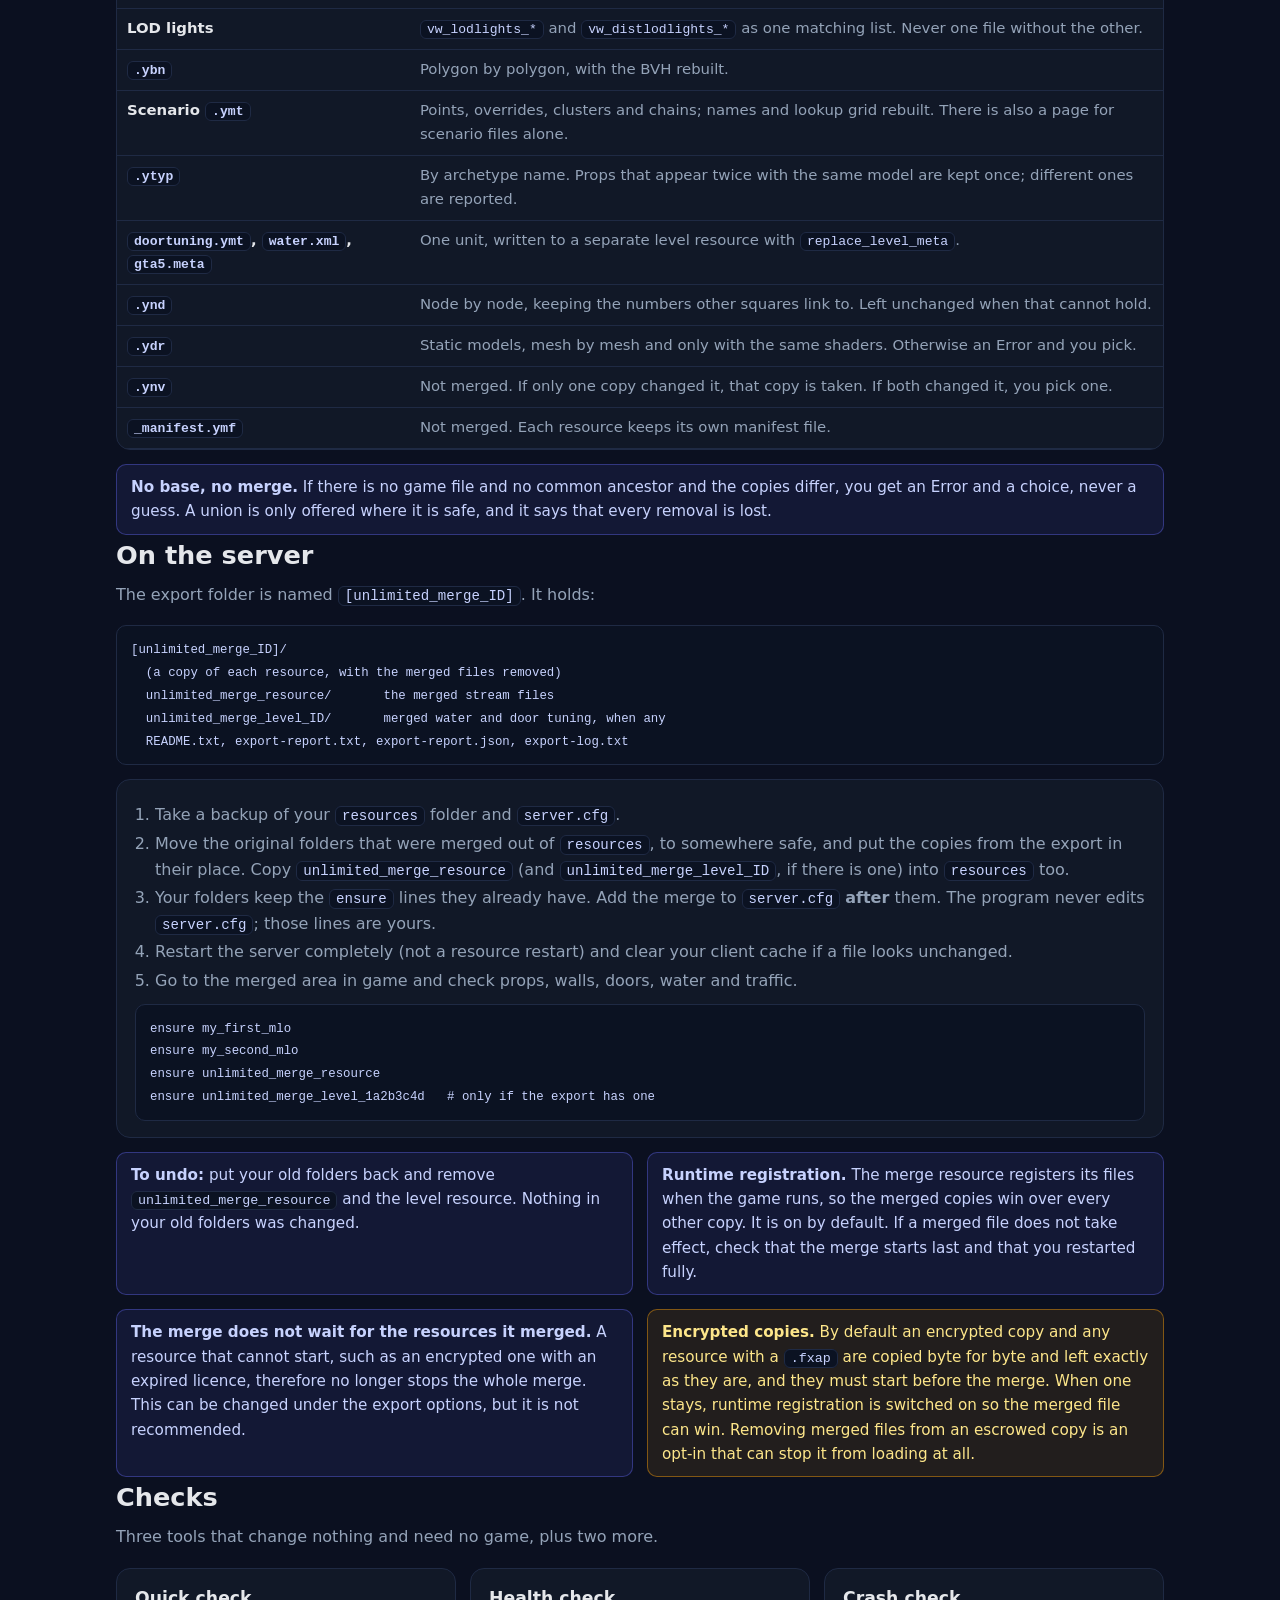
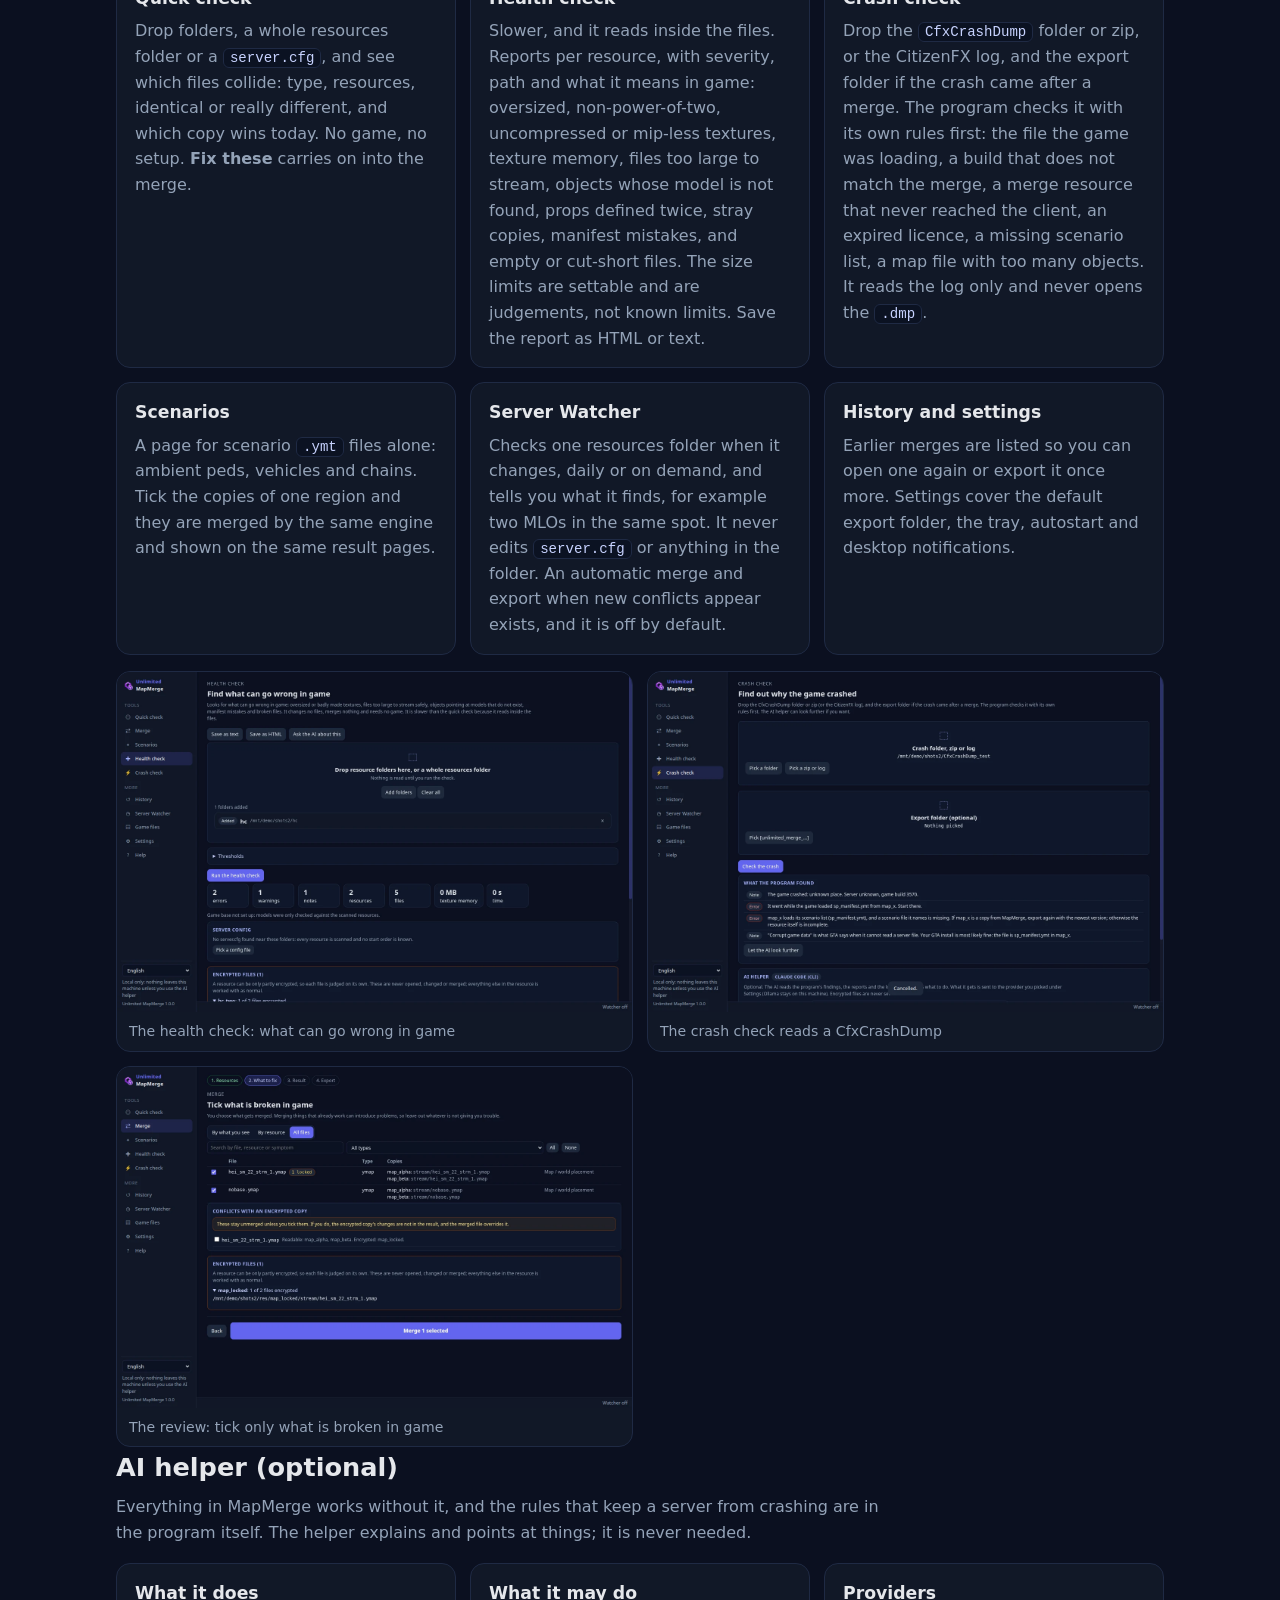
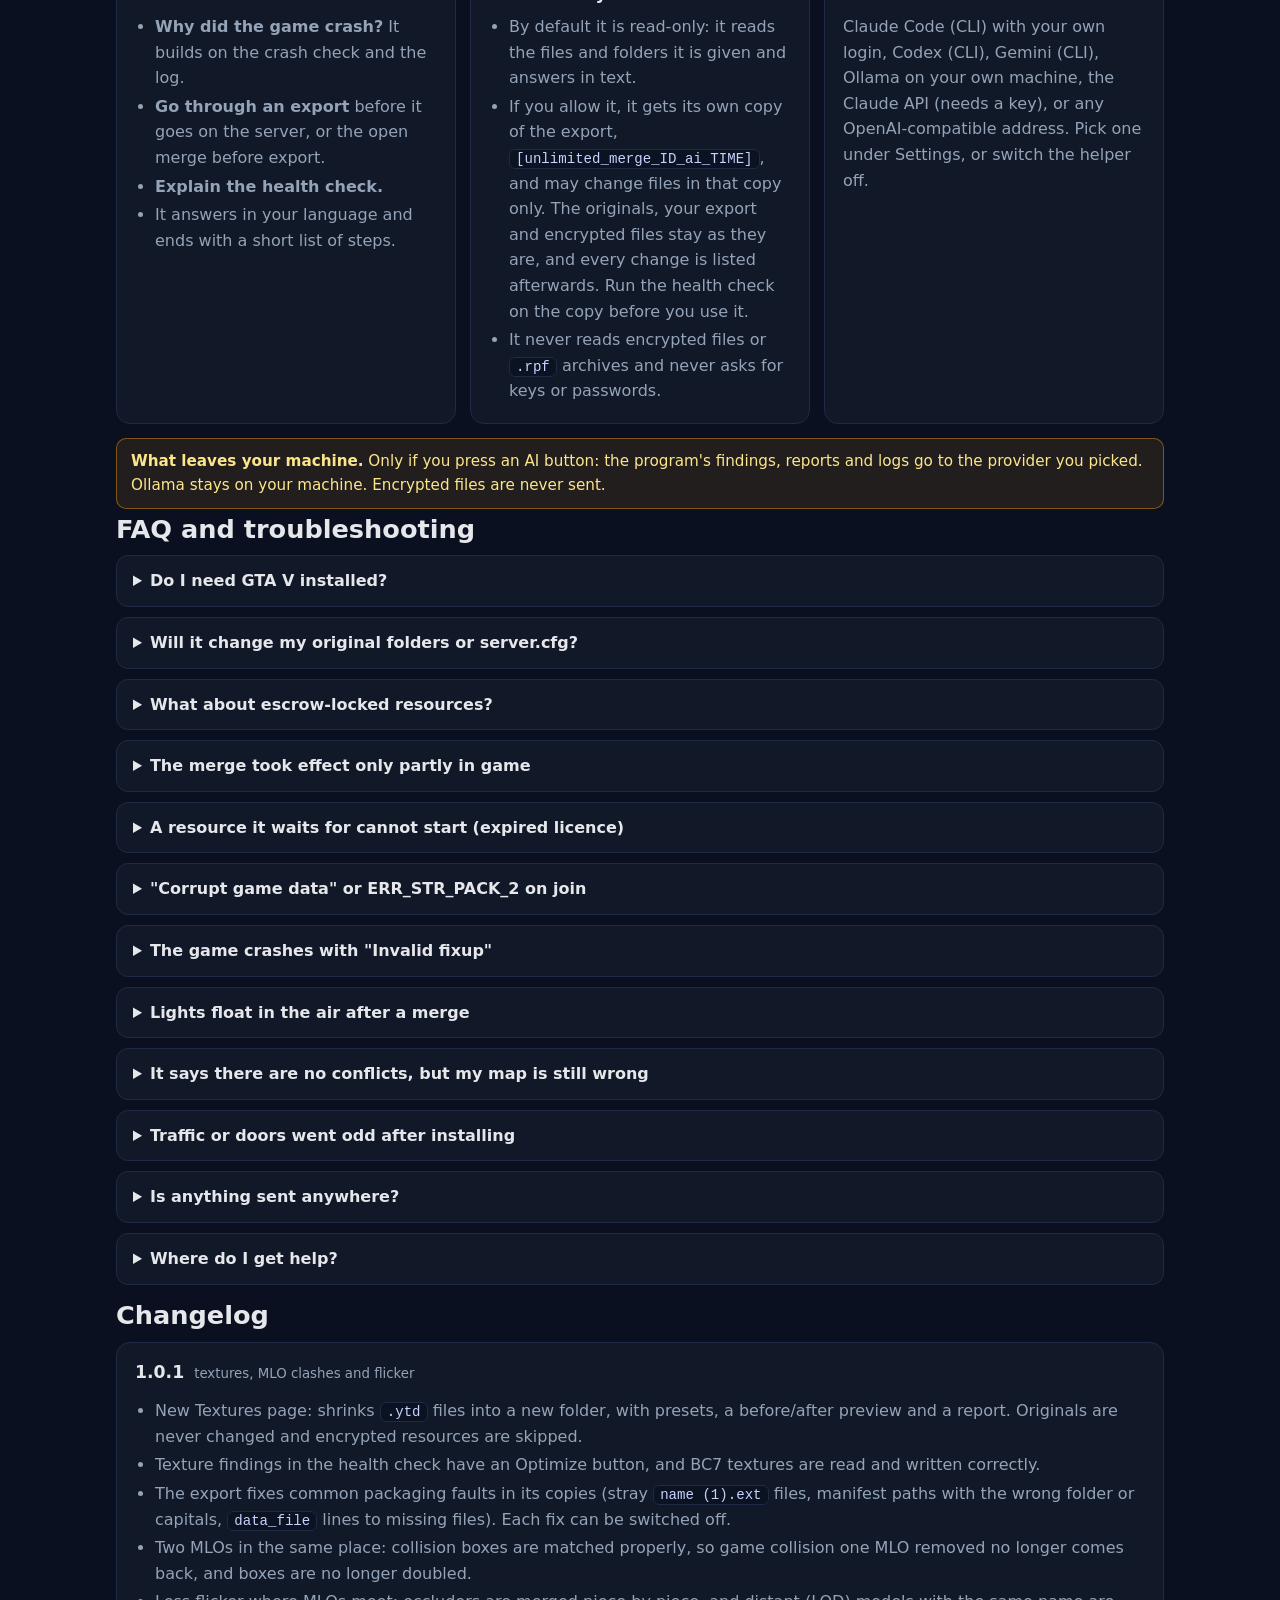
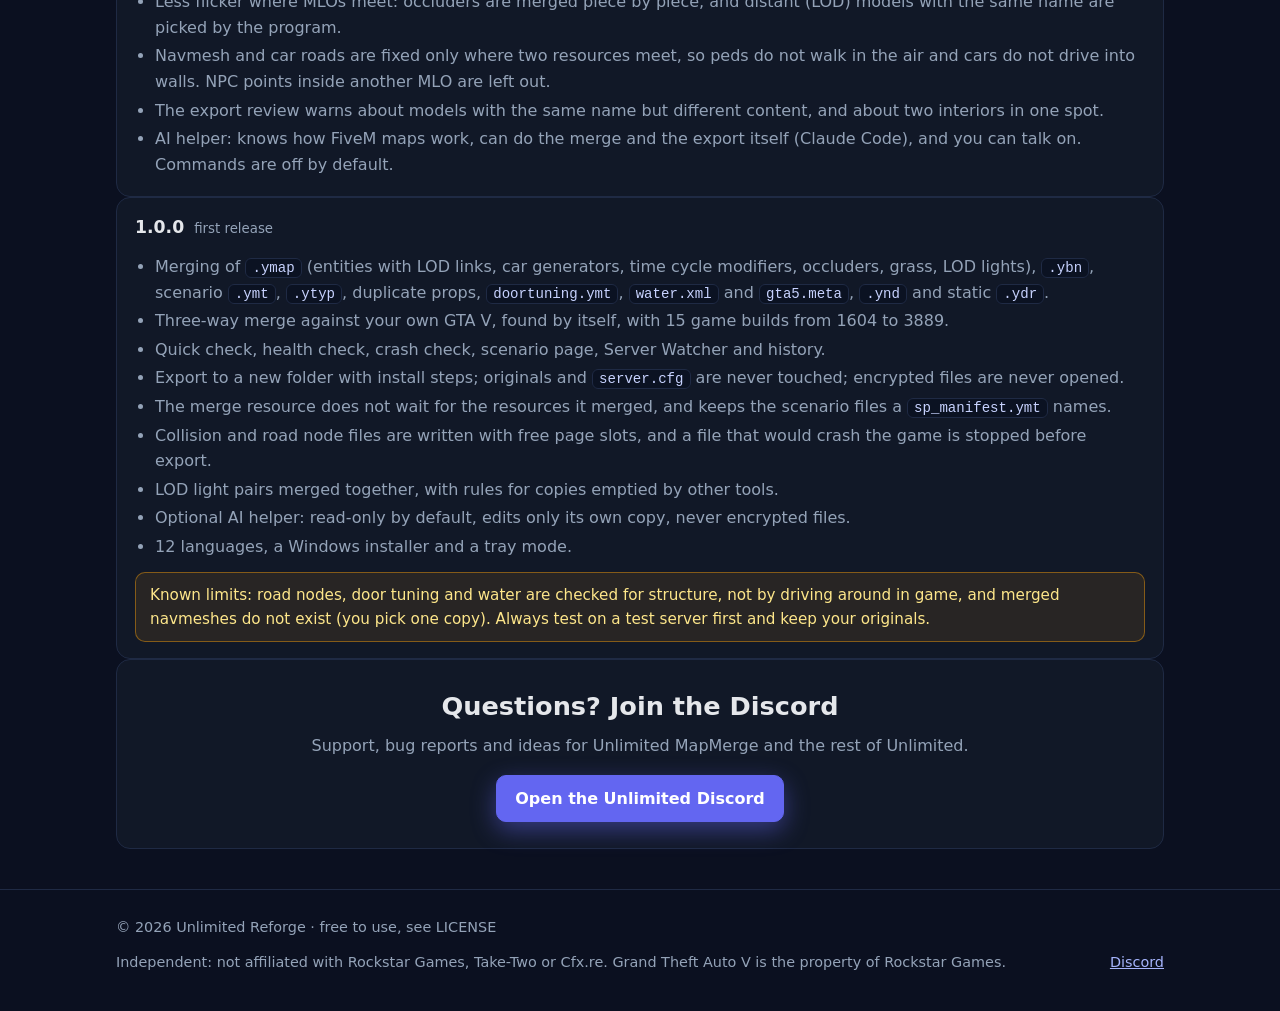
==== commit aa9a994a: "Site and README: version 1.0.1 (download, install steps, changelog in all 12 languages) Co-Authored-" ====
--- a/docs/index.html
+++ b/docs/index.html
@@ -39,10 +39,10 @@
 <section class="hero" id="top">
  <div class="wrap">
   <img class="logo" src="img/logo-256.png" width="112" height="112" alt="Unlimited MapMerge logo">
-  <p class="badge" data-i="h_badge">Free · Windows · version 1.0.0</p>
+  <p class="badge" data-i="h_badge">Free · Windows · version 1.0.1</p>
   <h1 data-i="h_title">Merge clashing FiveM map files, safely</h1>
   <p class="lead" data-i="h_sub">When two MLOs or map resources stream the same game file, only one copy wins and the other map breaks: props come back, walls vanish, lights hang in the air. Unlimited MapMerge finds those clashes, merges them against the game's own file and writes the result to a new folder. Your originals are never touched.</p>
-  <p class="cta"><a class="btn primary" href="#download" data-i="h_dl">Download 1.0.0</a><a class="btn" href="#how" data-i="h_how">How it works</a><a class="btn" href="https://discord.gg/uaASPkghXu" rel="noopener">Discord</a></p>
+  <p class="cta"><a class="btn primary" href="#download" data-i="h_dl">Download 1.0.1</a><a class="btn" href="#how" data-i="h_how">How it works</a><a class="btn" href="https://discord.gg/uaASPkghXu" rel="noopener">Discord</a></p>
   <p class="note" data-i="h_note">No account, no upload, no limits, no telemetry. Everything runs on your own machine. Made by Unlimited Reforge.</p>
   <div class="shot"><img src="img/review.webp" width="1360" height="900" data-alt="alt_review" alt="The merge review: the clashing files, with the file that has an encrypted copy marked as locked" fetchpriority="high"></div>
  </div>
@@ -68,9 +68,9 @@
 
 <section class="wrap" id="download">
  <h2 data-i="d_title">Download</h2>
- <p class="sub" data-i="d_sub">Version 1.0.0 for Windows. The installer is on the GitHub release page, together with the release notes.</p>
+ <p class="sub" data-i="d_sub">Version 1.0.1 for Windows. The installer is on the GitHub release page, together with the release notes.</p>
  <div class="dl">
-  <a class="card" href="https://github.com/asarayja/unlimited-mapmerge-releases/releases/latest"><h3>Windows <span class="tag">x64</span></h3><p data-i="d_win_d">Installer: pick a folder, get shortcuts, uninstall from Apps.</p><span class="file">Unlimited-MapMerge-Setup-1.0.0.exe</span></a>
+  <a class="card" href="https://github.com/asarayja/unlimited-mapmerge-releases/releases/latest"><h3>Windows <span class="tag">x64</span></h3><p data-i="d_win_d">Installer: pick a folder, get shortcuts, uninstall from Apps.</p><span class="file">Unlimited-MapMerge-Setup-1.0.1.exe</span></a>
  </div>
  <p class="note"><a href="https://github.com/asarayja/unlimited-mapmerge-releases/releases" data-i="d_all">All releases</a> · <span data-i="d_note">Windows 64-bit. Nothing else has to be installed.</span></p>
 </section>
@@ -79,7 +79,7 @@
  <h2 data-i="i_title">Install</h2>
  <div class="grid2">
   <article class="card"><h3>Windows</h3>
-   <ol data-h="i_win_steps"><li>Run <code>Unlimited-MapMerge-Setup-1.0.0.exe</code>.</li><li>Pick the install folder. Desktop and Start menu shortcuts are made.</li><li>Start it. A short first-run setup asks for your language and looks for your GTA V by itself.</li><li>Uninstall later under Settings → Apps.</li></ol>
+   <ol data-h="i_win_steps"><li>Run <code>Unlimited-MapMerge-Setup-1.0.1.exe</code>.</li><li>Pick the install folder. Desktop and Start menu shortcuts are made.</li><li>Start it. A short first-run setup asks for your language and looks for your GTA V by itself.</li><li>Uninstall later under Settings → Apps.</li></ol>
    <div class="box warn" data-h="i_win_warn"><b>"Windows protected your PC" / unknown publisher.</b> The installer is signed with Unlimited Reforge's own certificate, not one bought from a certificate authority, so Windows does not know the publisher yet and Microsoft SmartScreen may stop it the first time. Click <b>More info</b>, check that the file name is the one from the release page and that you got it from there, then click <b>Run anyway</b>. This is normal for a self-signed program and does not mean the file is damaged.</div>
   </article>
   <article class="card"><h3 data-i="i_game_t">Your GTA V</h3><p data-h="i_game_d">The program looks for GTA V in the Rockstar launcher's and Steam's registry entries, in every Steam library, in Epic's manifests and in the usual folders. If it is not found, nothing is blocked: a merge that needs the game's own files asks for it then. You never have to point it at a server.</p></article>
@@ -191,6 +191,10 @@
 <section class="wrap" id="changelog">
  <h2 data-i="cl_title">Changelog</h2>
  <div class="card">
+  <div class="ver"><h3>1.0.1</h3><small data-i="cl_101_sub">textures, MLO clashes and flicker</small></div>
+  <ul data-h="cl_101_list"><li>New Textures page: shrinks <code>.ytd</code> files into a new folder, with presets, a before/after preview and a report. Originals are never changed and encrypted resources are skipped.</li><li>Texture findings in the health check have an Optimize button, and BC7 textures are read and written correctly.</li><li>The export fixes common packaging faults in its copies (stray <code>name (1).ext</code> files, manifest paths with the wrong folder or capitals, <code>data_file</code> lines to missing files). Each fix can be switched off.</li><li>Two MLOs in the same place: collision boxes are matched properly, so game collision one MLO removed no longer comes back, and boxes are no longer doubled.</li><li>Less flicker where MLOs meet: occluders are merged piece by piece, and distant (LOD) models with the same name are picked by the program.</li><li>Navmesh and car roads are fixed only where two resources meet, so peds do not walk in the air and cars do not drive into walls. NPC points inside another MLO are left out.</li><li>The export review warns about models with the same name but different content, and about two interiors in one spot.</li><li>AI helper: knows how FiveM maps work, can do the merge and the export itself (Claude Code), and you can talk on. Commands are off by default.</li></ul>
+ </div>
+ <div class="card">
   <div class="ver"><h3>1.0.0</h3><small data-i="cl_first">first release</small></div>
   <ul data-h="cl_list"><li>Merging of <code>.ymap</code> (entities with LOD links, car generators, time cycle modifiers, occluders, grass, LOD lights), <code>.ybn</code>, scenario <code>.ymt</code>, <code>.ytyp</code>, duplicate props, <code>doortuning.ymt</code>, <code>water.xml</code> and <code>gta5.meta</code>, <code>.ynd</code> and static <code>.ydr</code>.</li><li>Three-way merge against your own GTA V, found by itself, with 15 game builds from 1604 to 3889.</li><li>Quick check, health check, crash check, scenario page, Server Watcher and history.</li><li>Export to a new folder with install steps; originals and <code>server.cfg</code> are never touched; encrypted files are never opened.</li><li>The merge resource does not wait for the resources it merged, and keeps the scenario files a <code>sp_manifest.ymt</code> names.</li><li>Collision and road node files are written with free page slots, and a file that would crash the game is stopped before export.</li><li>LOD light pairs merged together, with rules for copies emptied by other tools.</li><li>Optional AI helper: read-only by default, edits only its own copy, never encrypted files.</li><li>12 languages, a Windows installer and a tray mode.</li></ul>
   <div class="box warn" data-h="cl_known">Known limits: road nodes, door tuning and water are checked for structure, not by driving around in game, and merged navmeshes do not exist (you pick one copy). Always test on a test server first and keep your originals.</div>
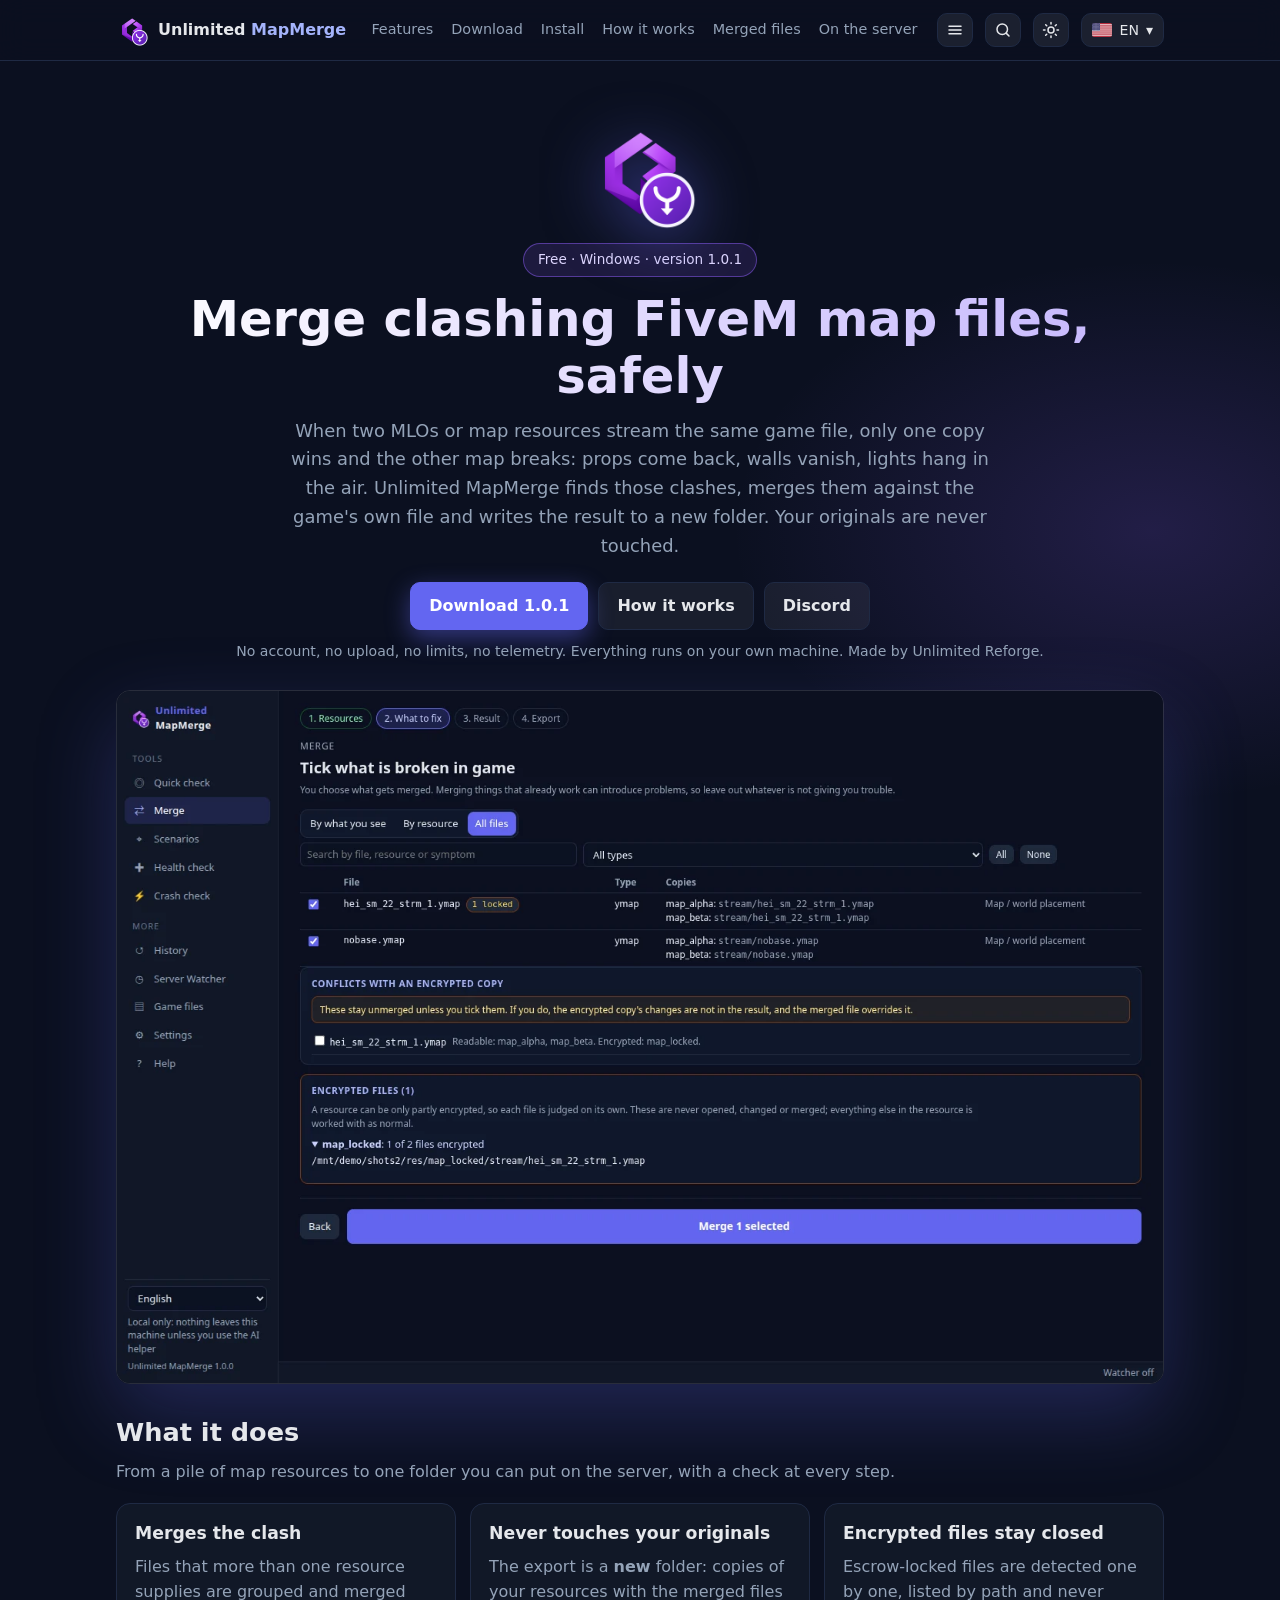
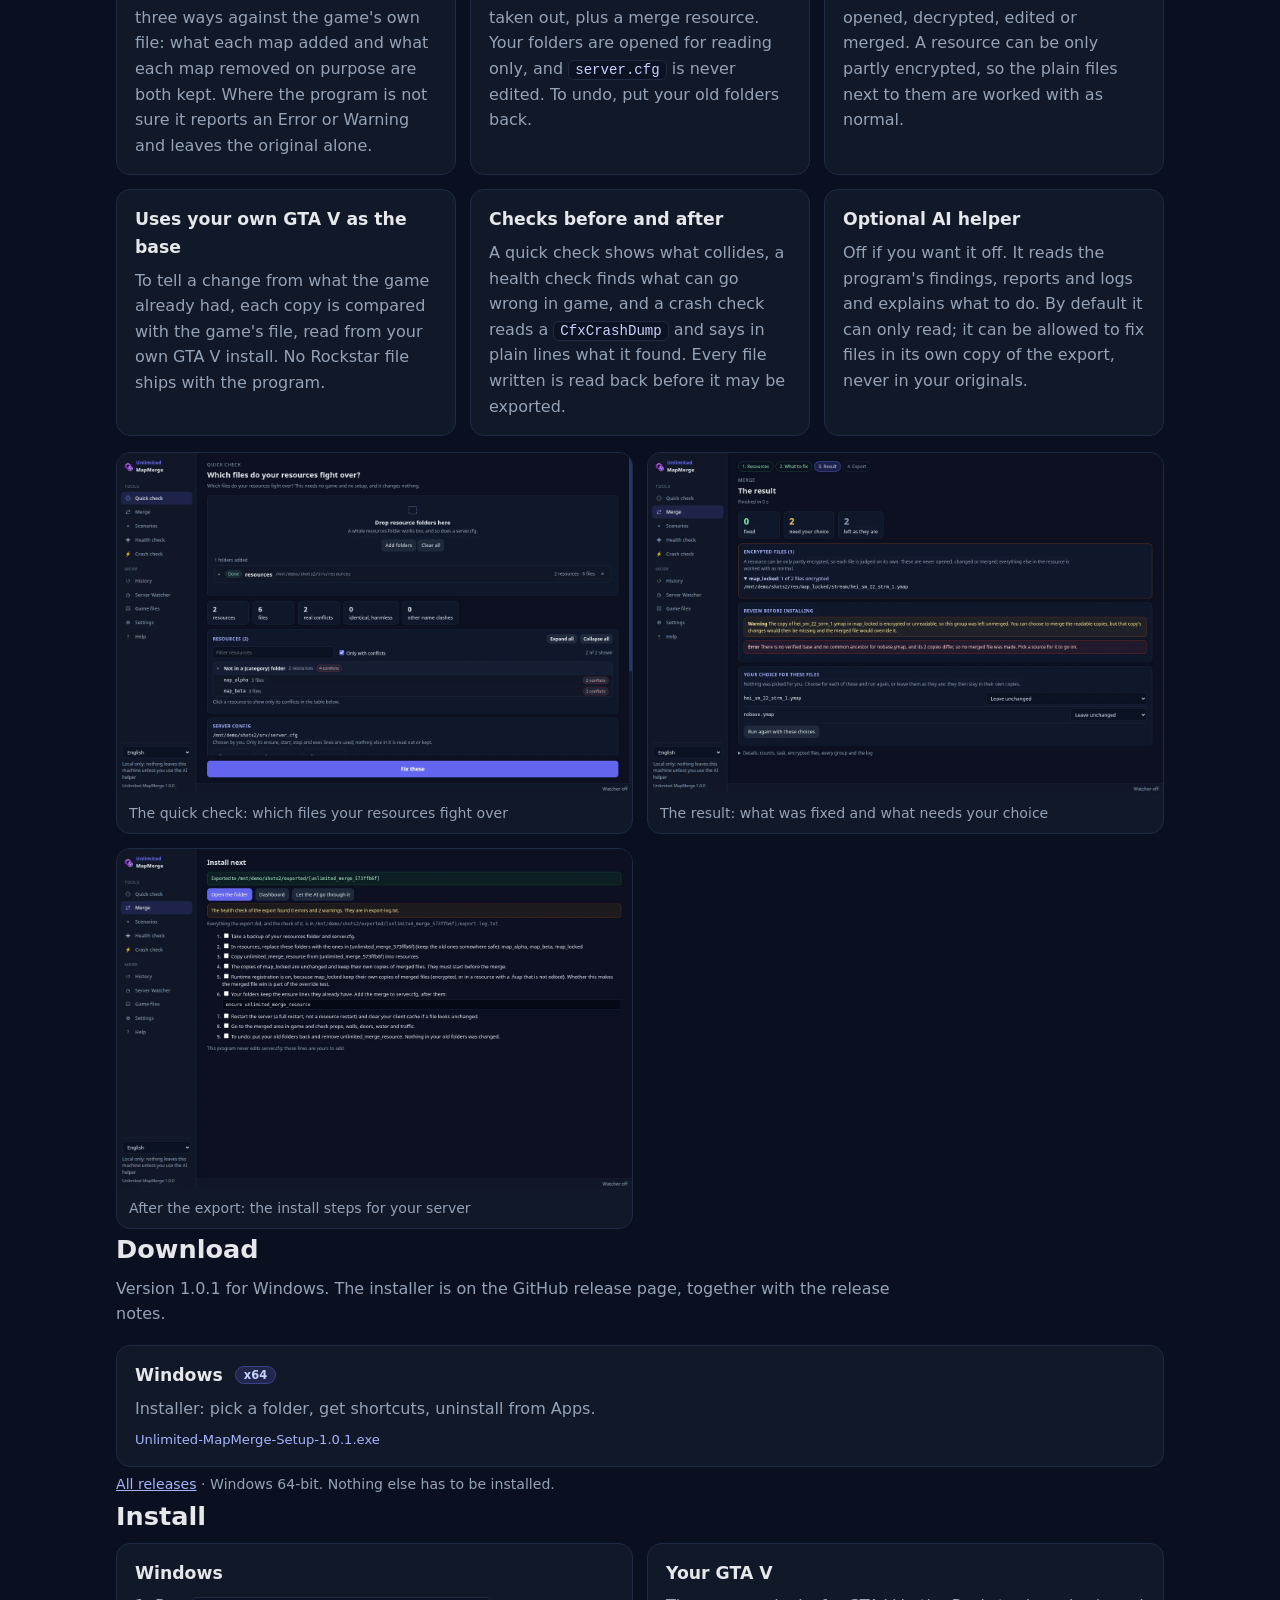
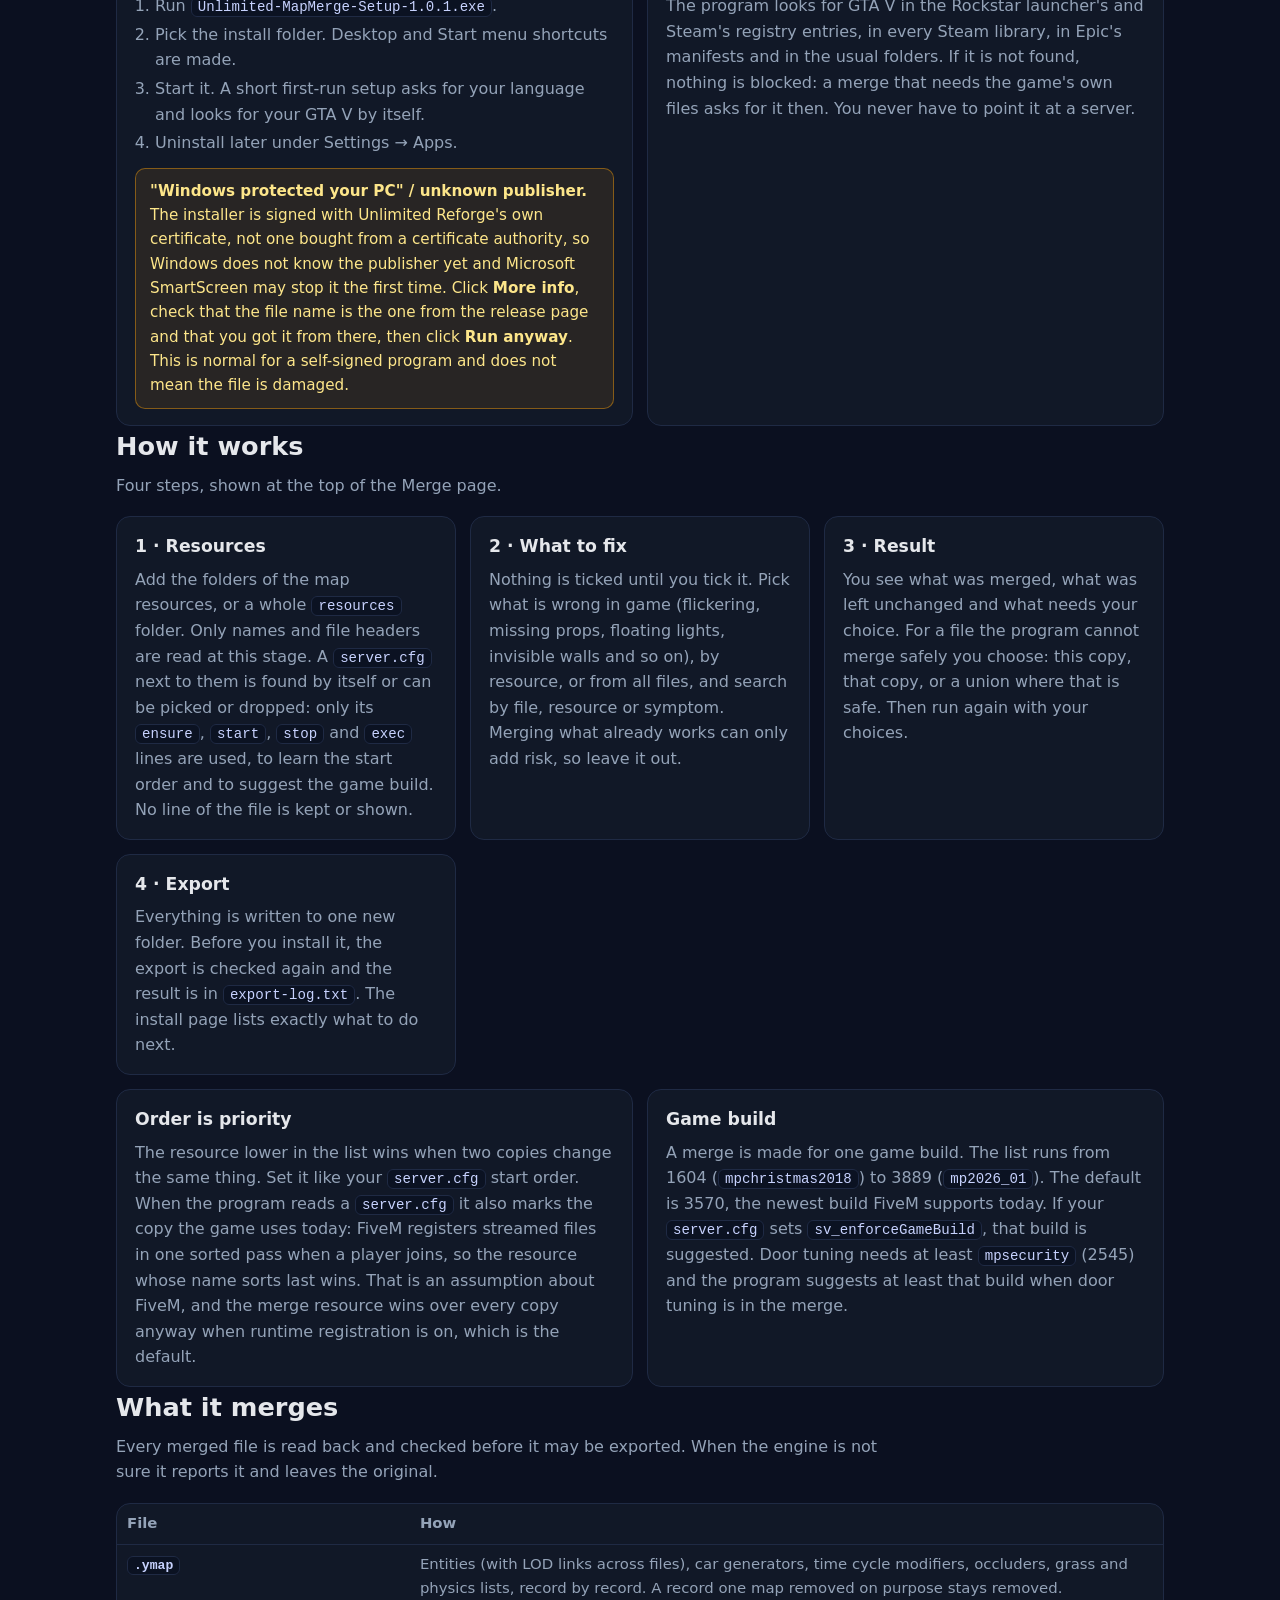
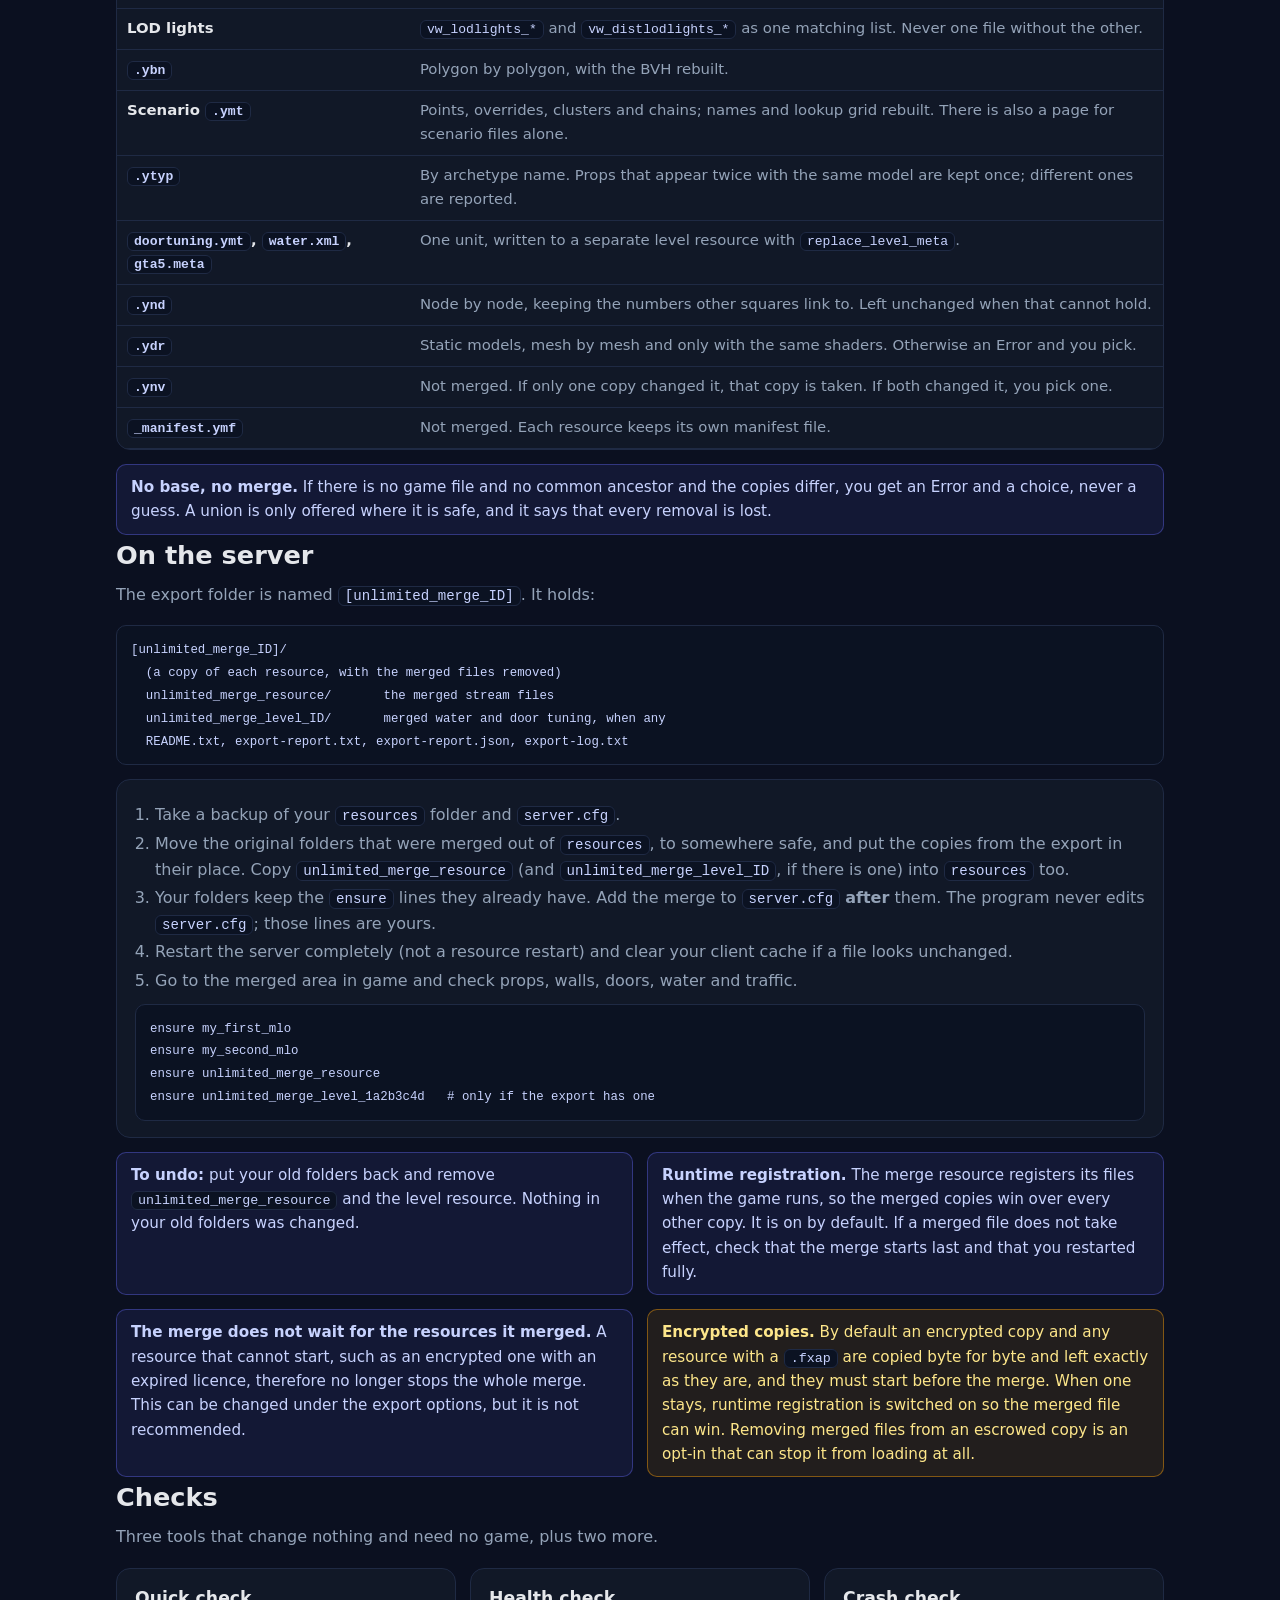
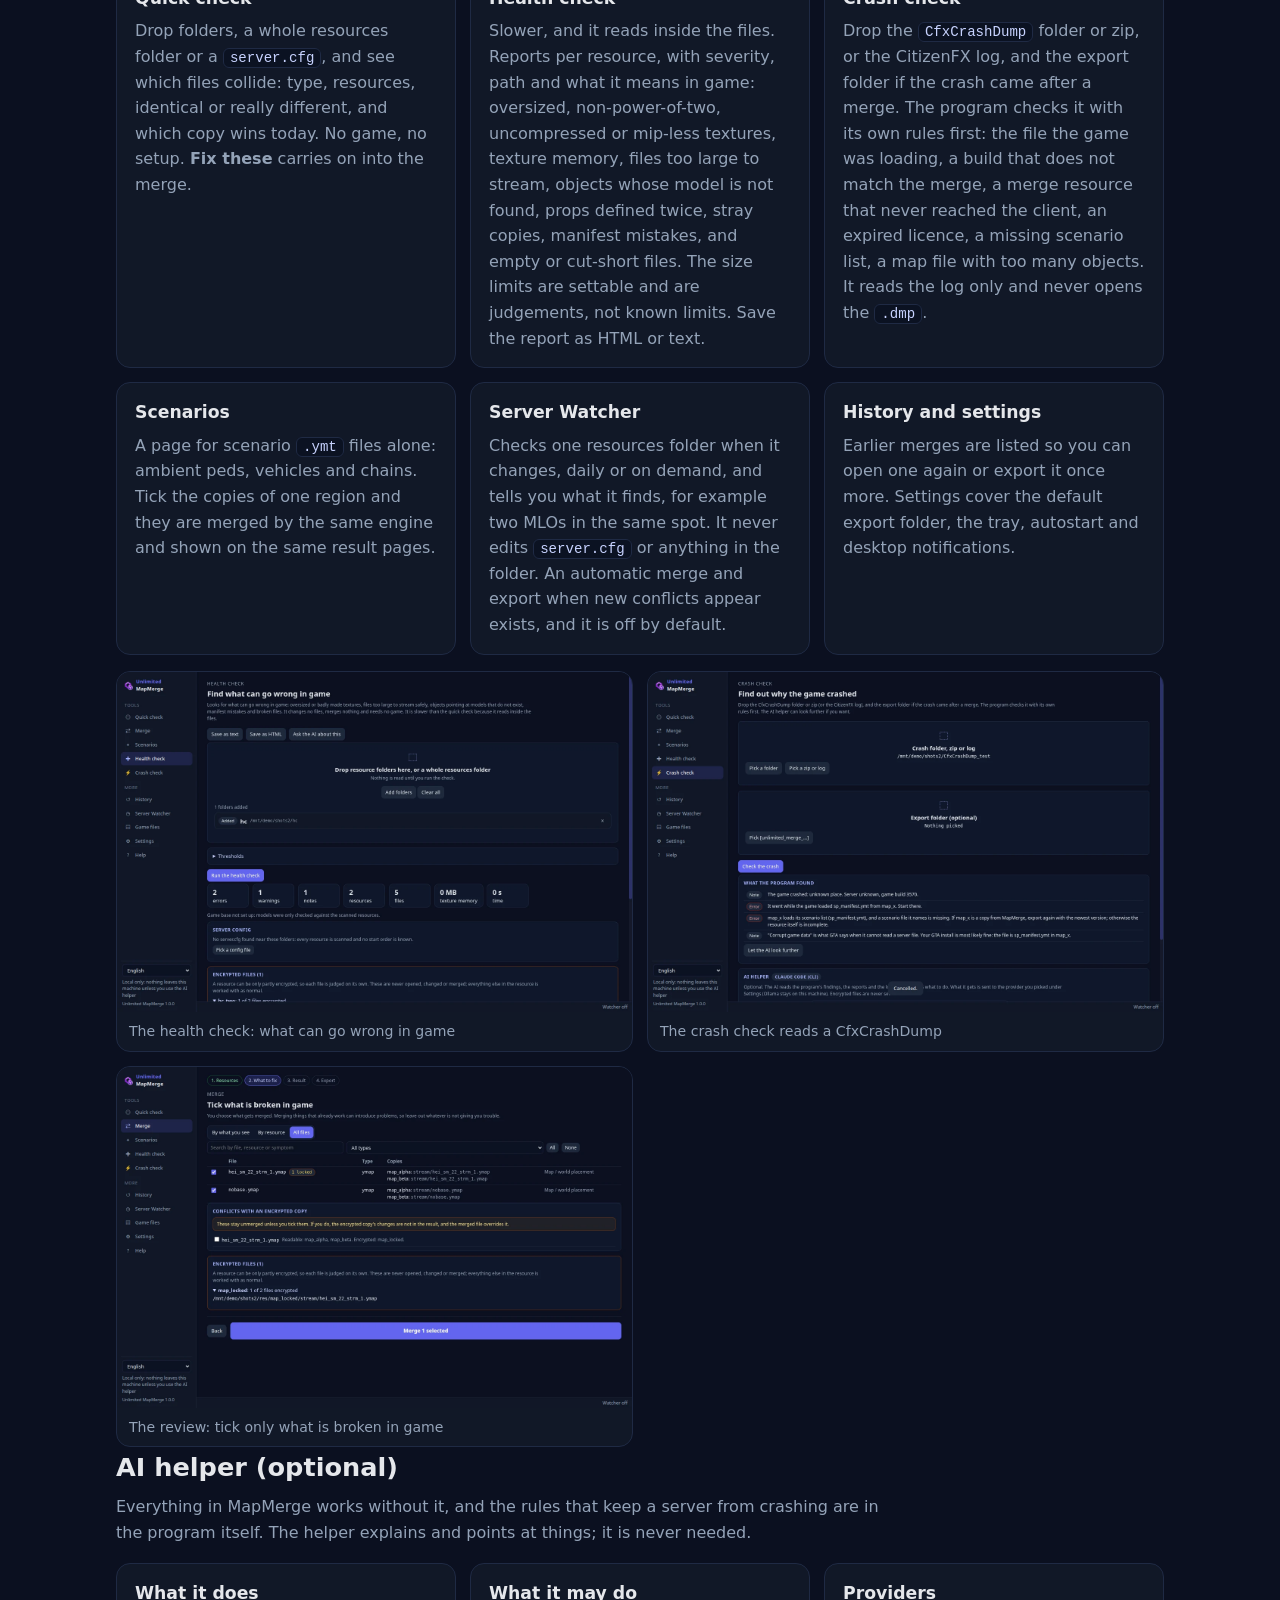
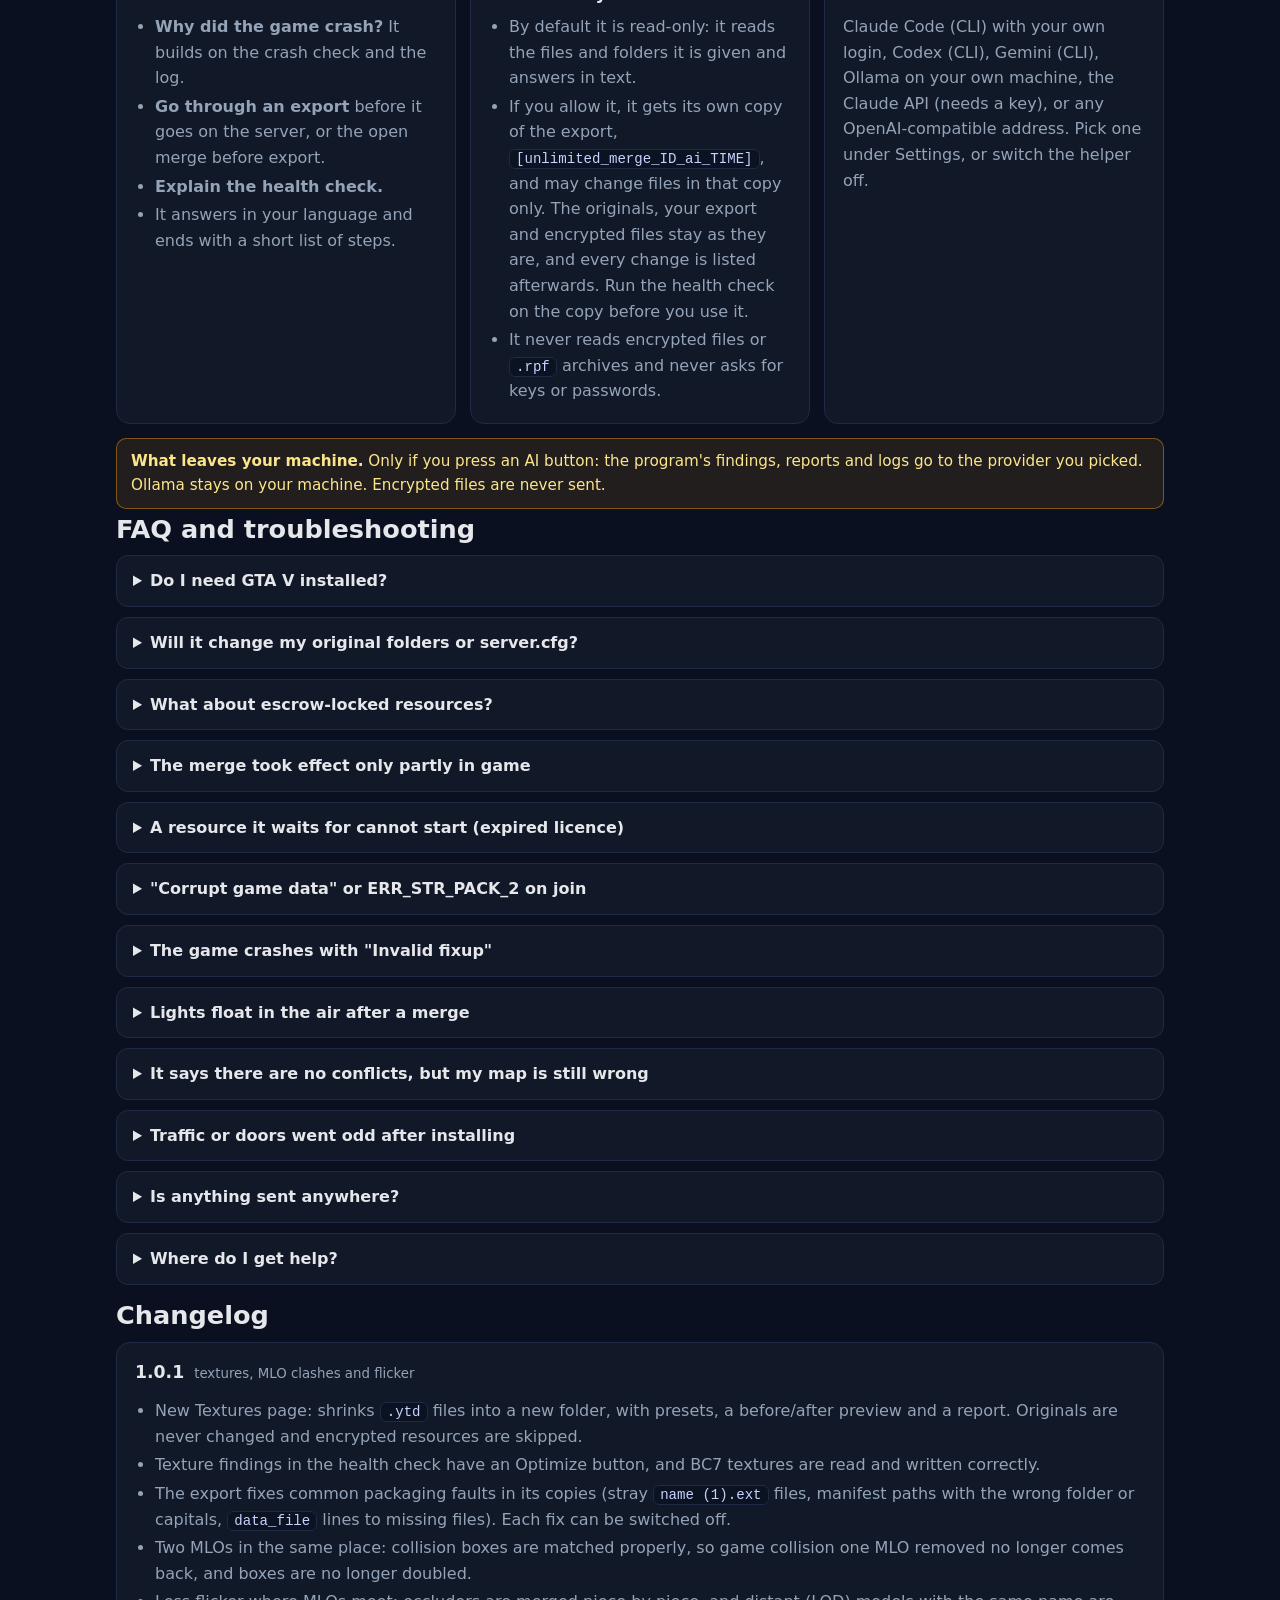
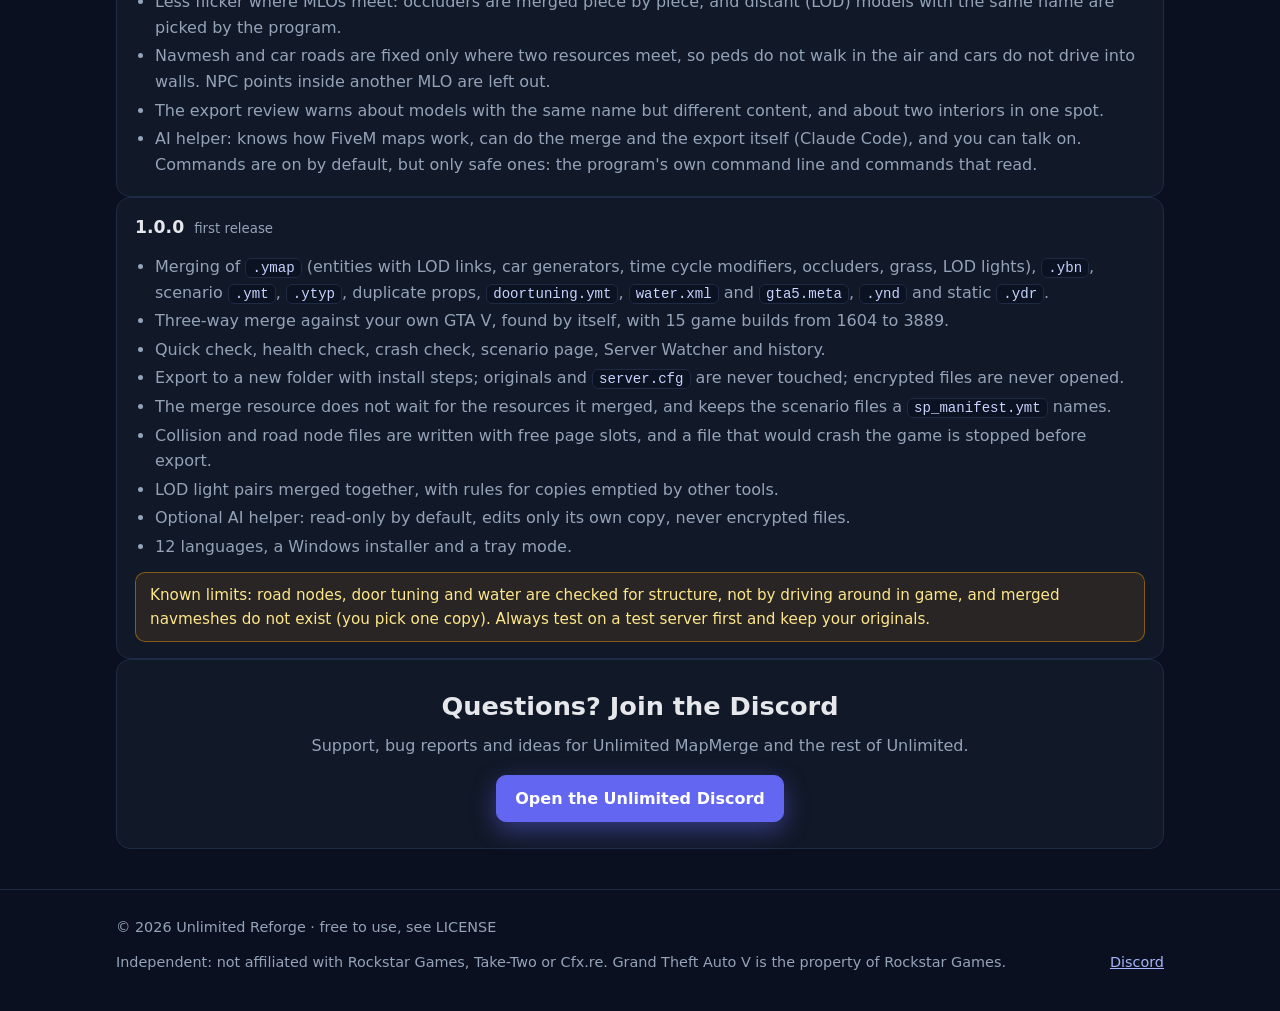
==== commit 21ccea30: "Changelog 1.0.1: AI commands on by default (safe ones only) Co-Authored-By: Claude Opus 5.5 <noreply" ====
--- a/docs/index.html
+++ b/docs/index.html
@@ -192,7 +192,7 @@
  <h2 data-i="cl_title">Changelog</h2>
  <div class="card">
   <div class="ver"><h3>1.0.1</h3><small data-i="cl_101_sub">textures, MLO clashes and flicker</small></div>
-  <ul data-h="cl_101_list"><li>New Textures page: shrinks <code>.ytd</code> files into a new folder, with presets, a before/after preview and a report. Originals are never changed and encrypted resources are skipped.</li><li>Texture findings in the health check have an Optimize button, and BC7 textures are read and written correctly.</li><li>The export fixes common packaging faults in its copies (stray <code>name (1).ext</code> files, manifest paths with the wrong folder or capitals, <code>data_file</code> lines to missing files). Each fix can be switched off.</li><li>Two MLOs in the same place: collision boxes are matched properly, so game collision one MLO removed no longer comes back, and boxes are no longer doubled.</li><li>Less flicker where MLOs meet: occluders are merged piece by piece, and distant (LOD) models with the same name are picked by the program.</li><li>Navmesh and car roads are fixed only where two resources meet, so peds do not walk in the air and cars do not drive into walls. NPC points inside another MLO are left out.</li><li>The export review warns about models with the same name but different content, and about two interiors in one spot.</li><li>AI helper: knows how FiveM maps work, can do the merge and the export itself (Claude Code), and you can talk on. Commands are off by default.</li></ul>
+  <ul data-h="cl_101_list"><li>New Textures page: shrinks <code>.ytd</code> files into a new folder, with presets, a before/after preview and a report. Originals are never changed and encrypted resources are skipped.</li><li>Texture findings in the health check have an Optimize button, and BC7 textures are read and written correctly.</li><li>The export fixes common packaging faults in its copies (stray <code>name (1).ext</code> files, manifest paths with the wrong folder or capitals, <code>data_file</code> lines to missing files). Each fix can be switched off.</li><li>Two MLOs in the same place: collision boxes are matched properly, so game collision one MLO removed no longer comes back, and boxes are no longer doubled.</li><li>Less flicker where MLOs meet: occluders are merged piece by piece, and distant (LOD) models with the same name are picked by the program.</li><li>Navmesh and car roads are fixed only where two resources meet, so peds do not walk in the air and cars do not drive into walls. NPC points inside another MLO are left out.</li><li>The export review warns about models with the same name but different content, and about two interiors in one spot.</li><li>AI helper: knows how FiveM maps work, can do the merge and the export itself (Claude Code), and you can talk on. Commands are on by default, but only safe ones: the program's own command line and commands that read.</li></ul>
  </div>
  <div class="card">
   <div class="ver"><h3>1.0.0</h3><small data-i="cl_first">first release</small></div>
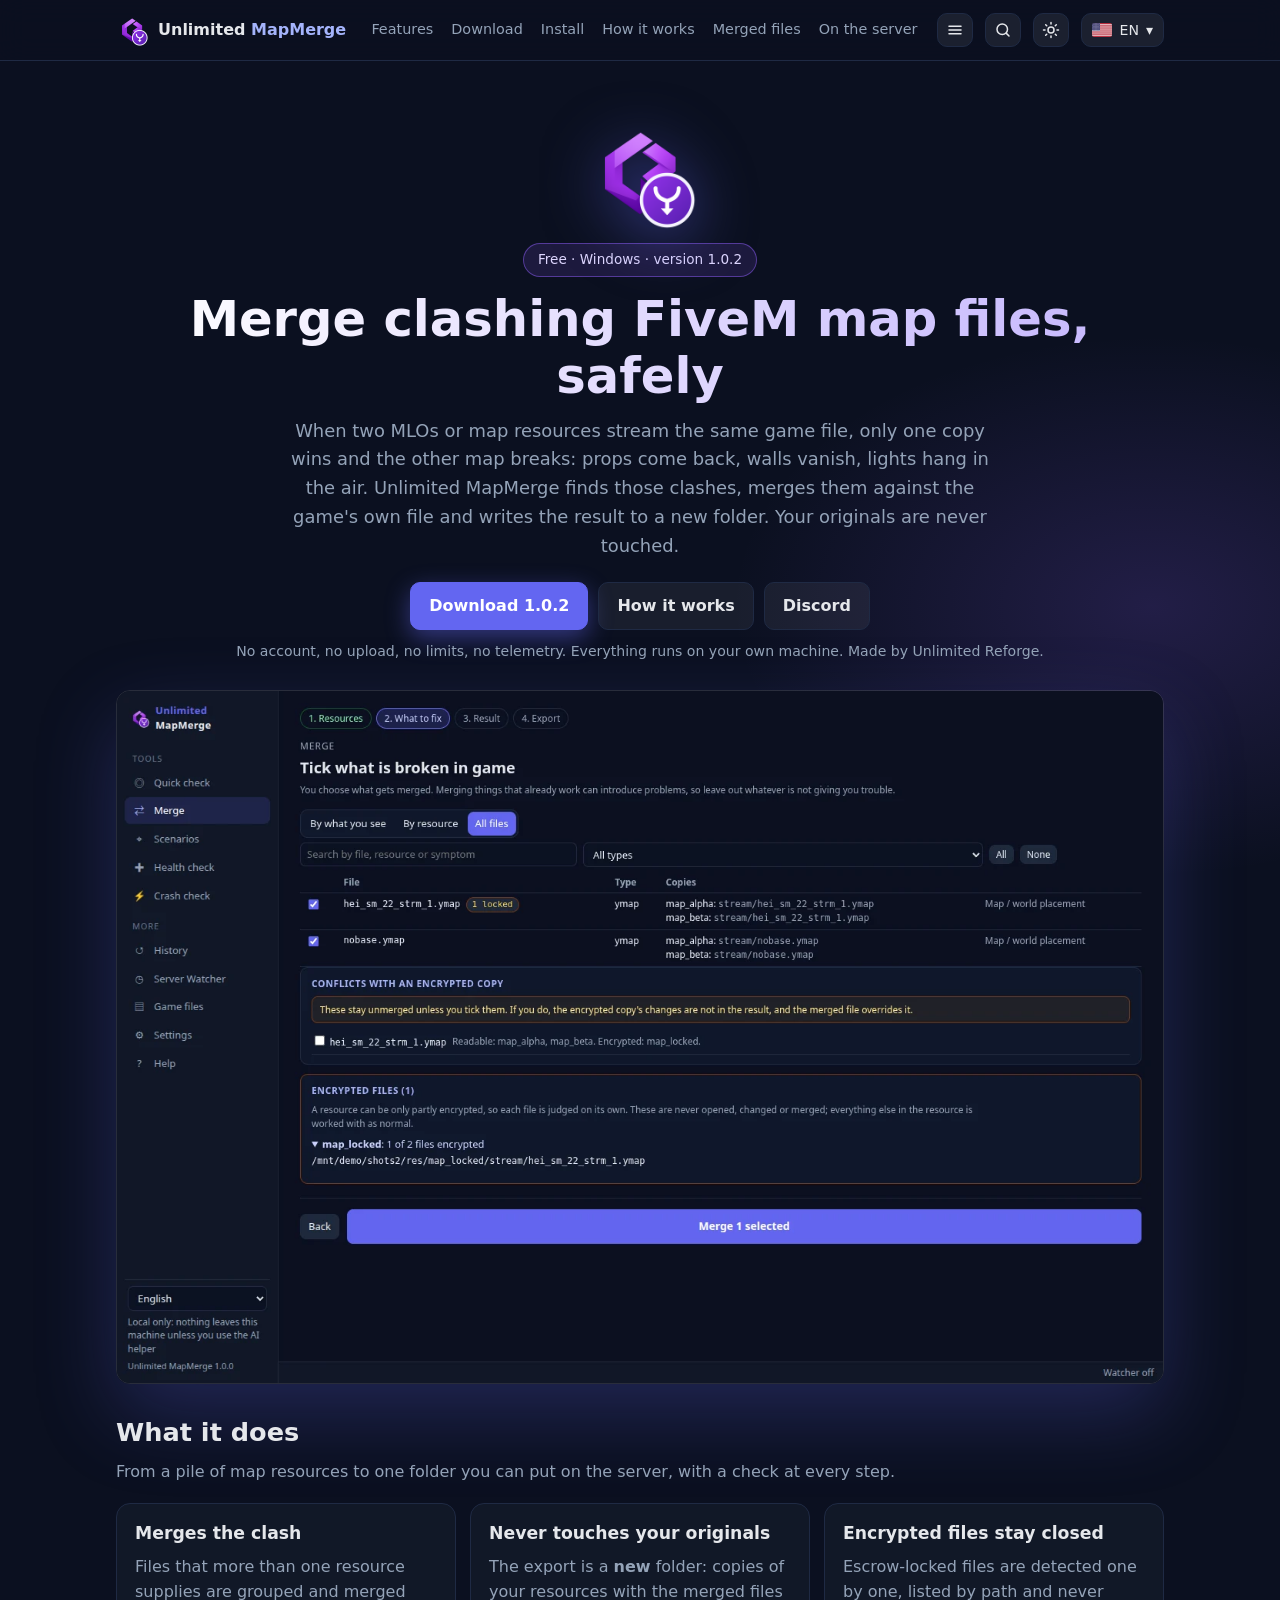
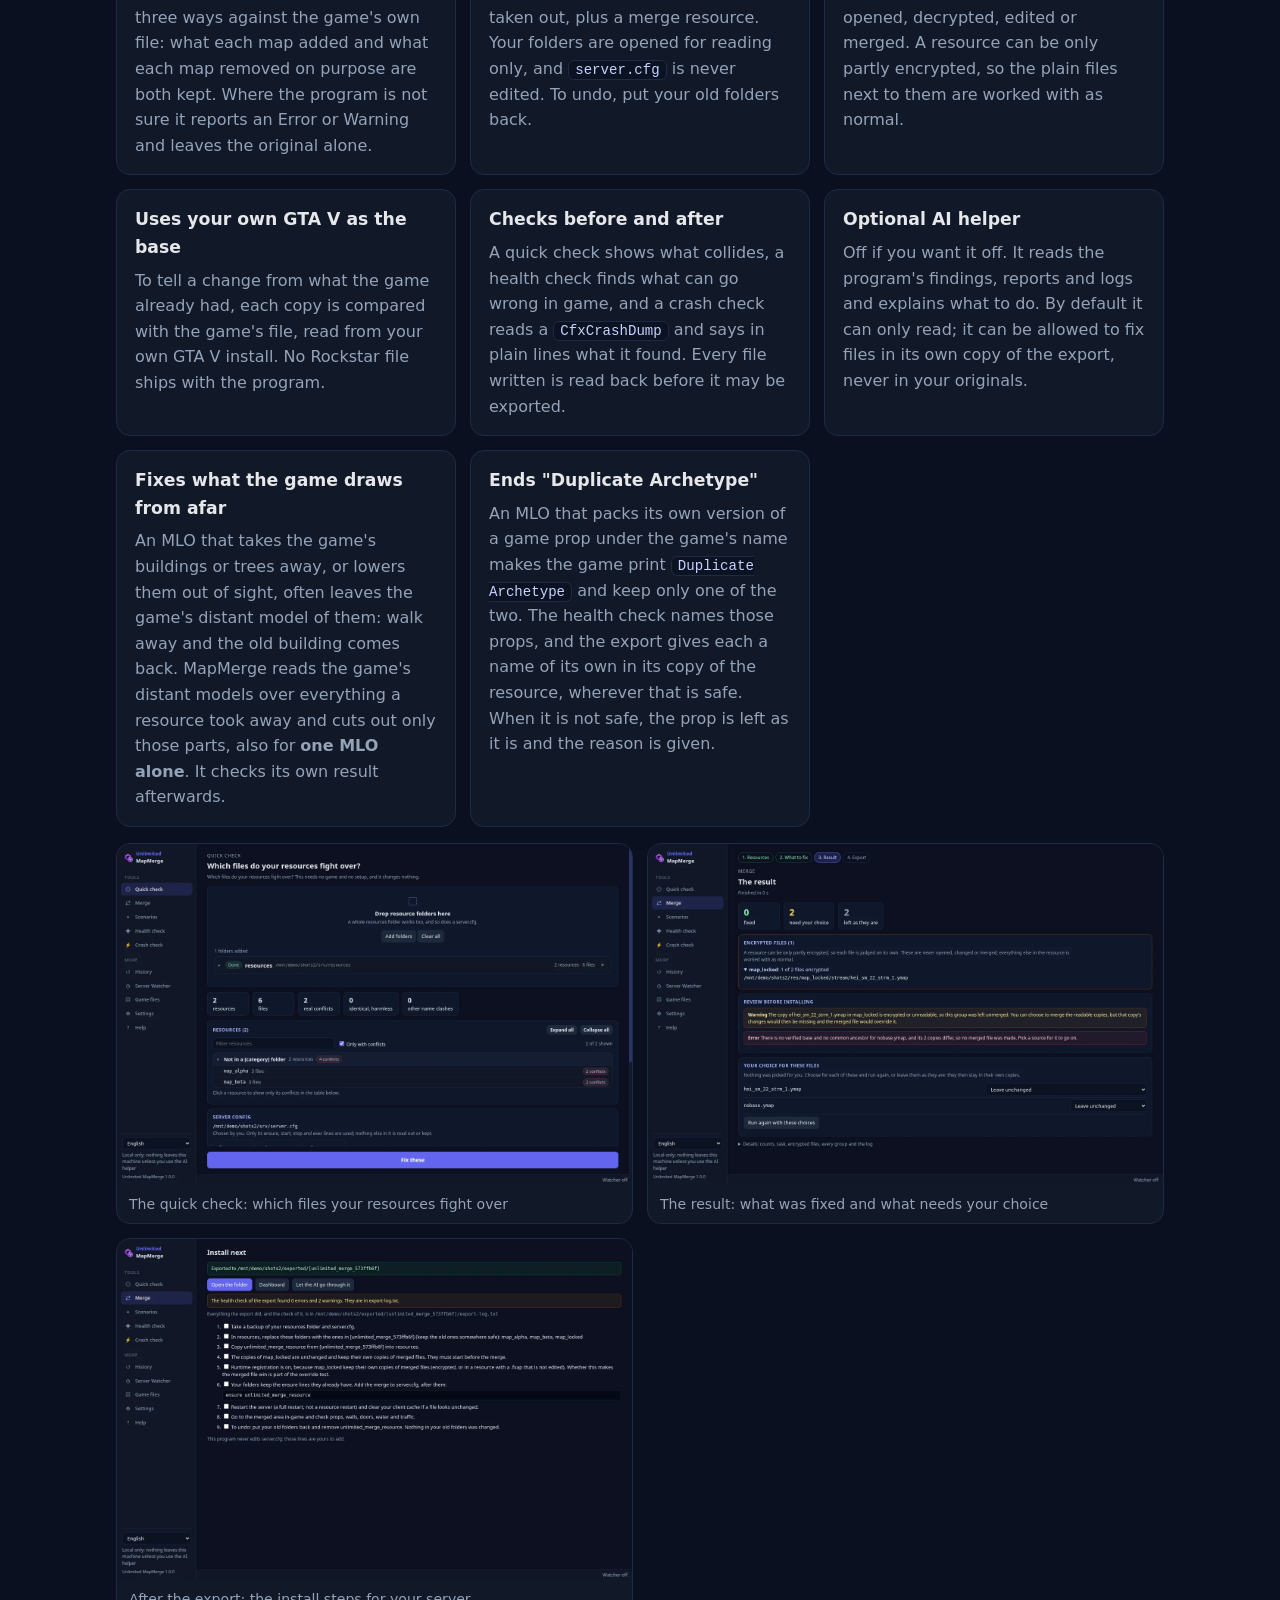
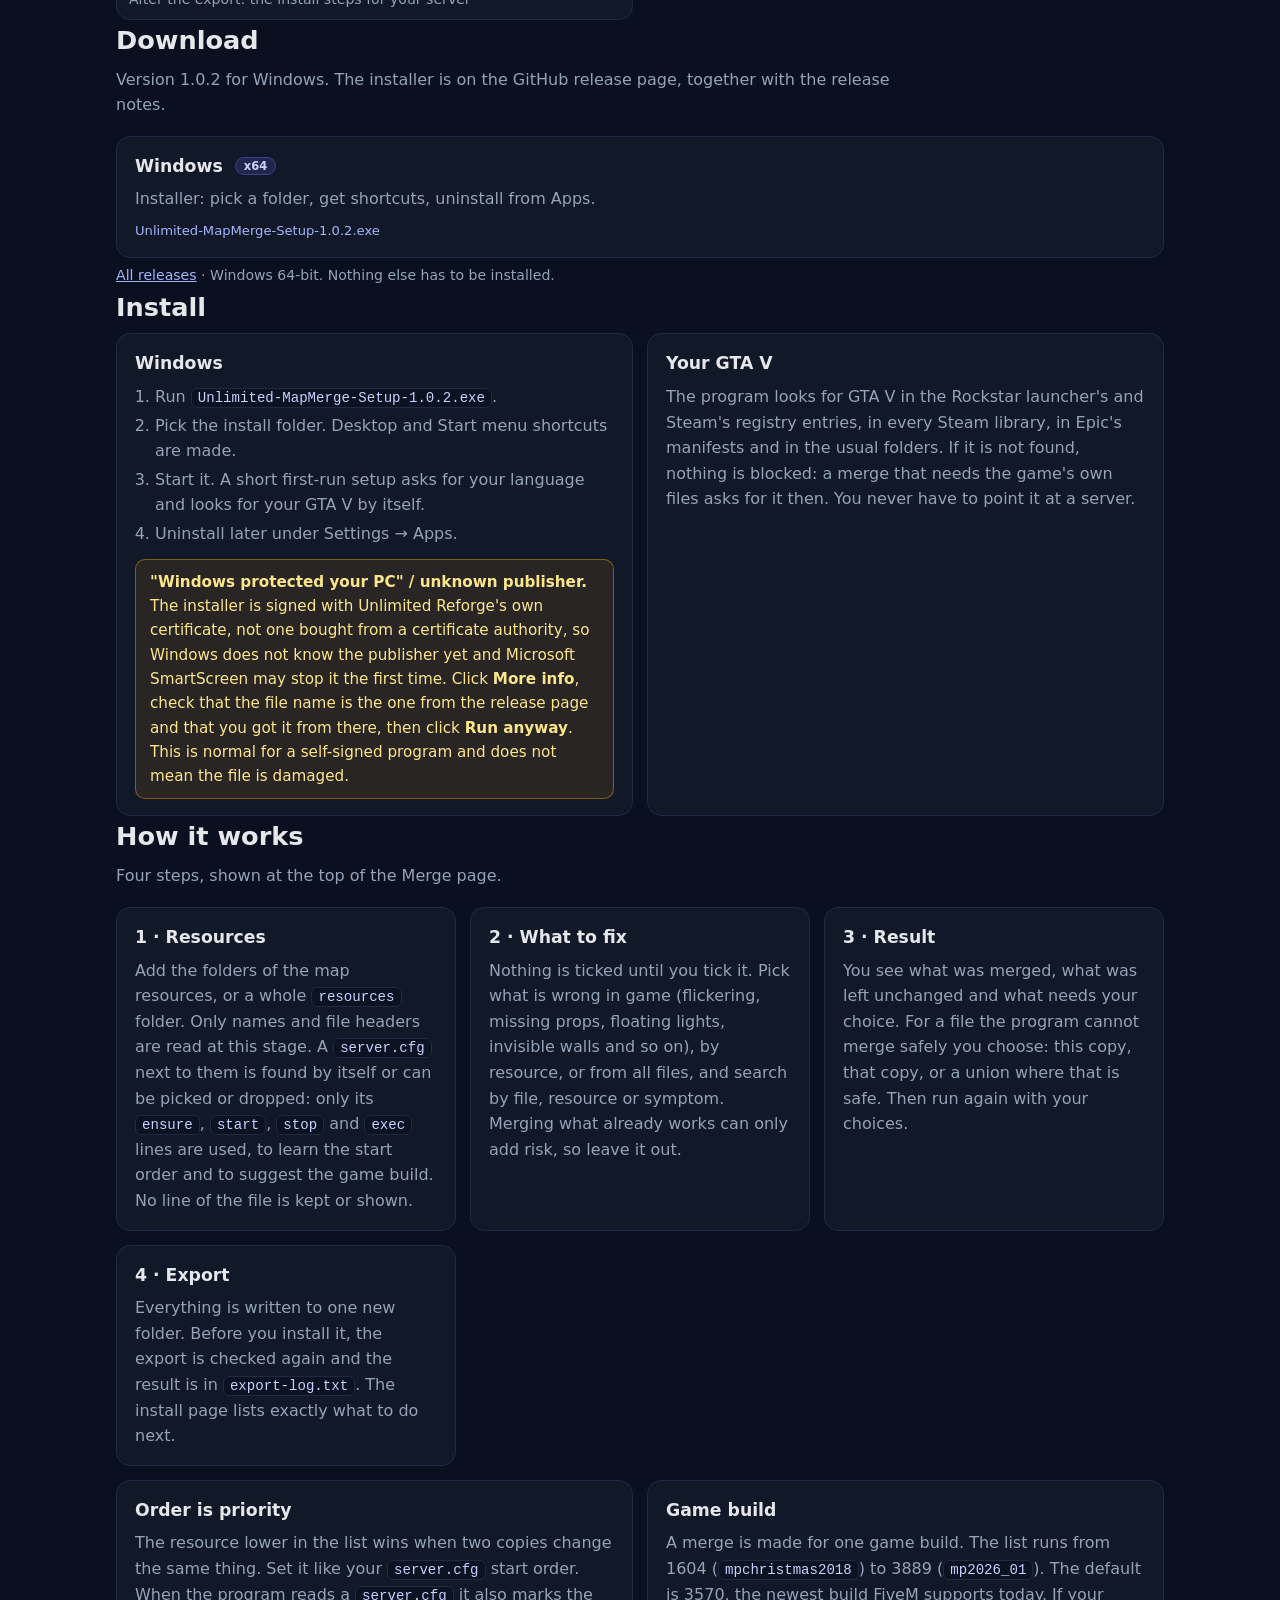
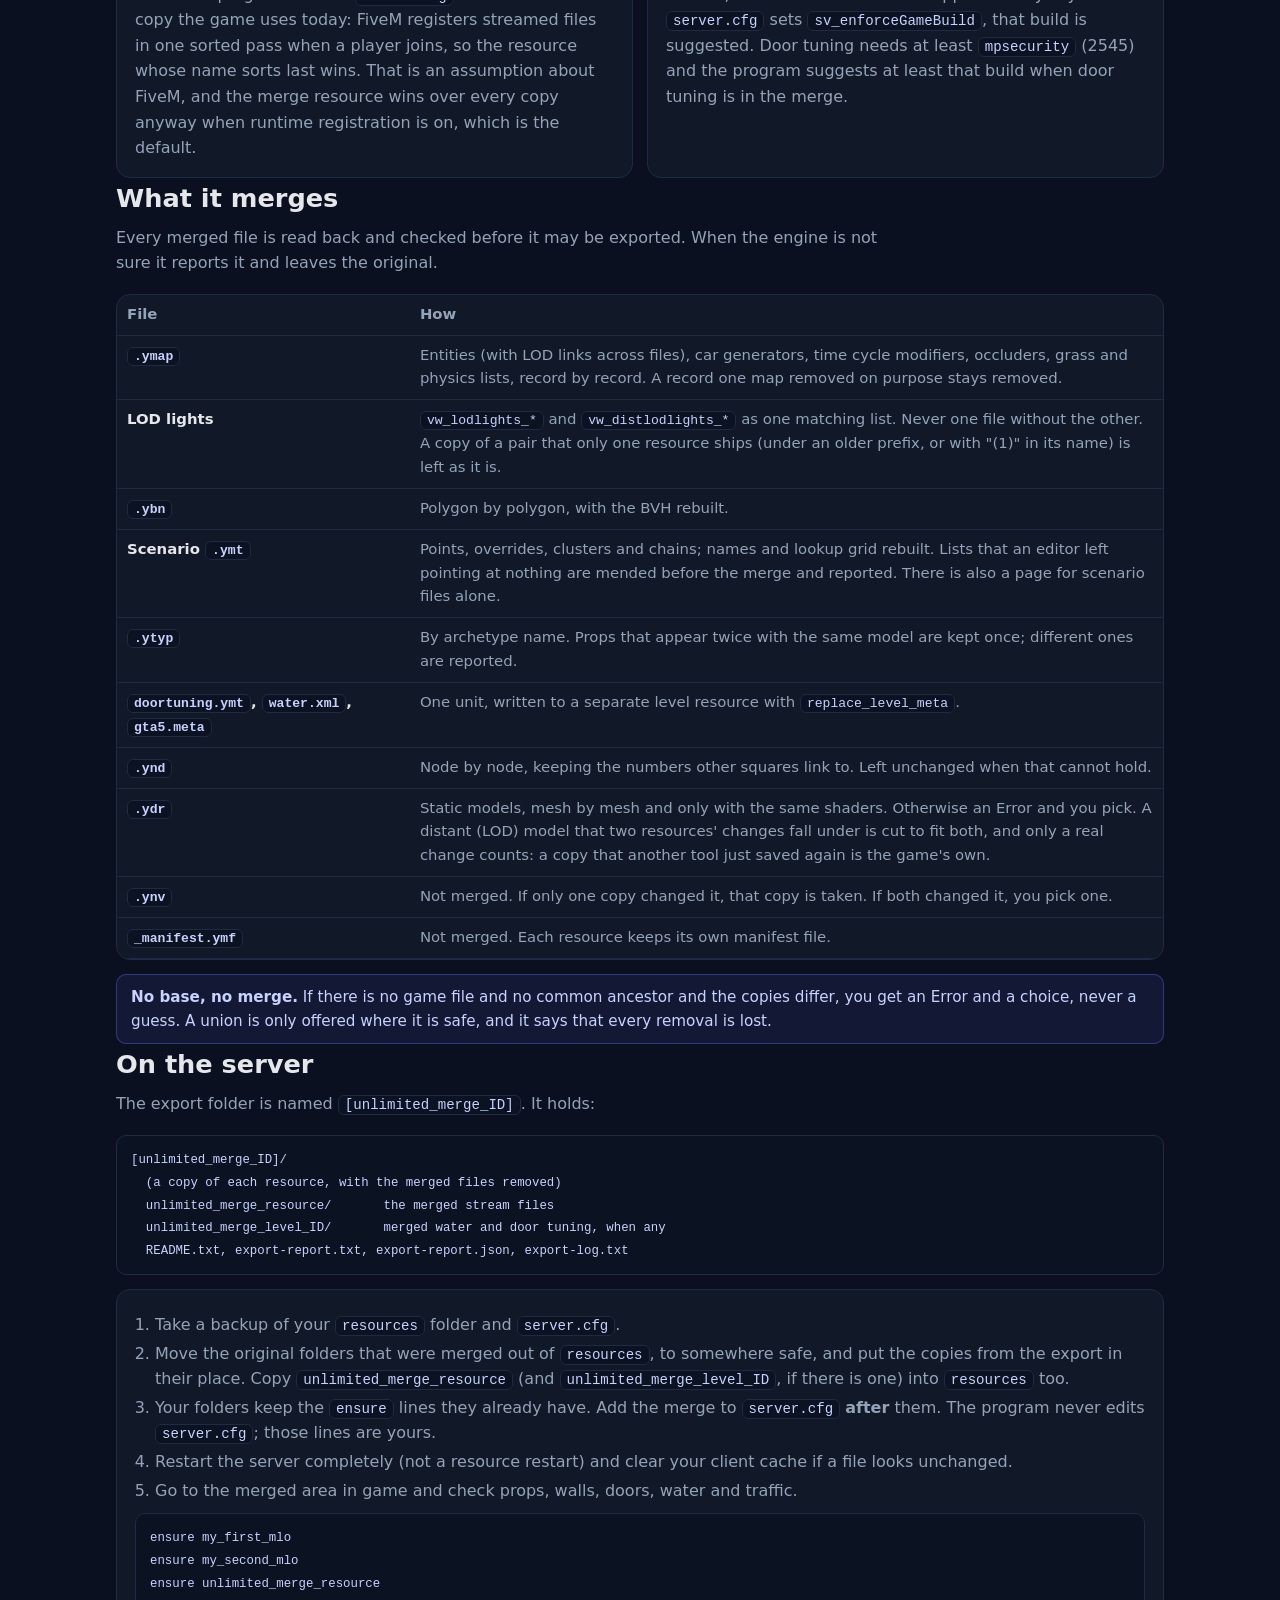
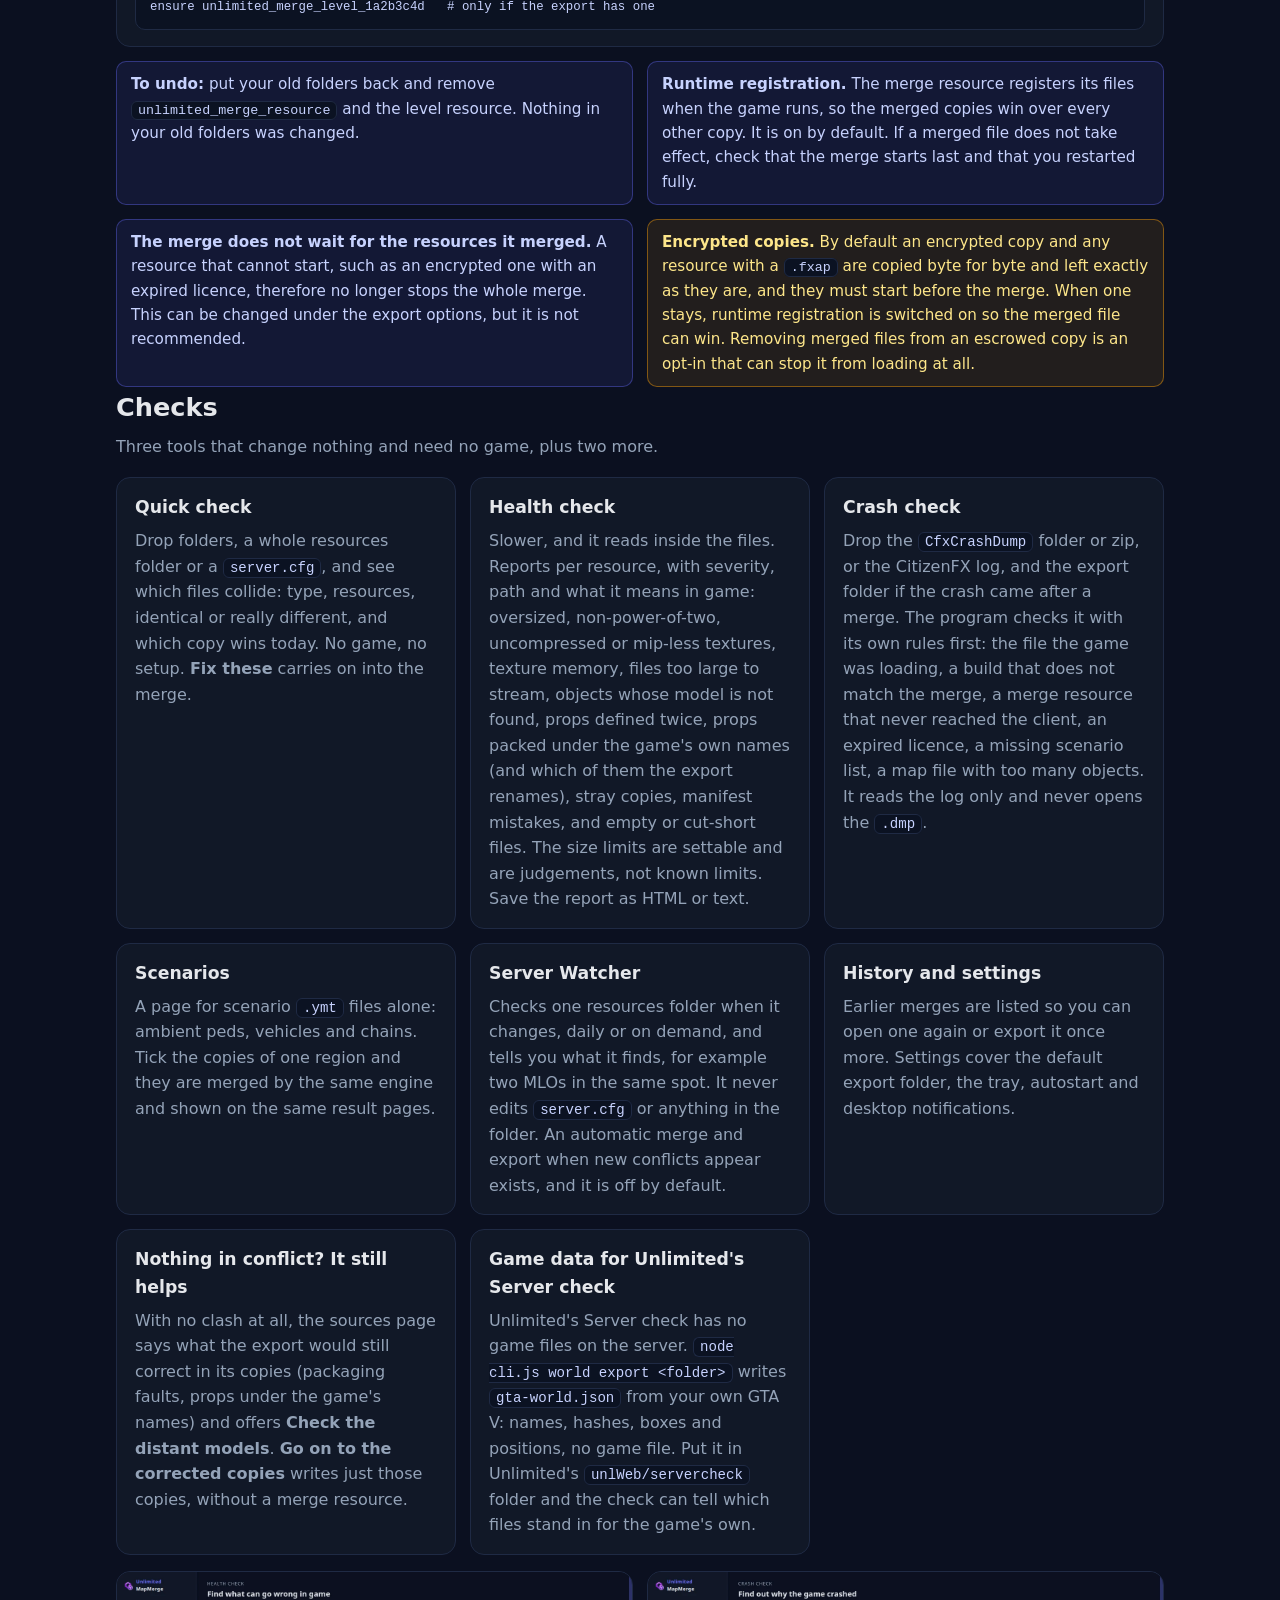
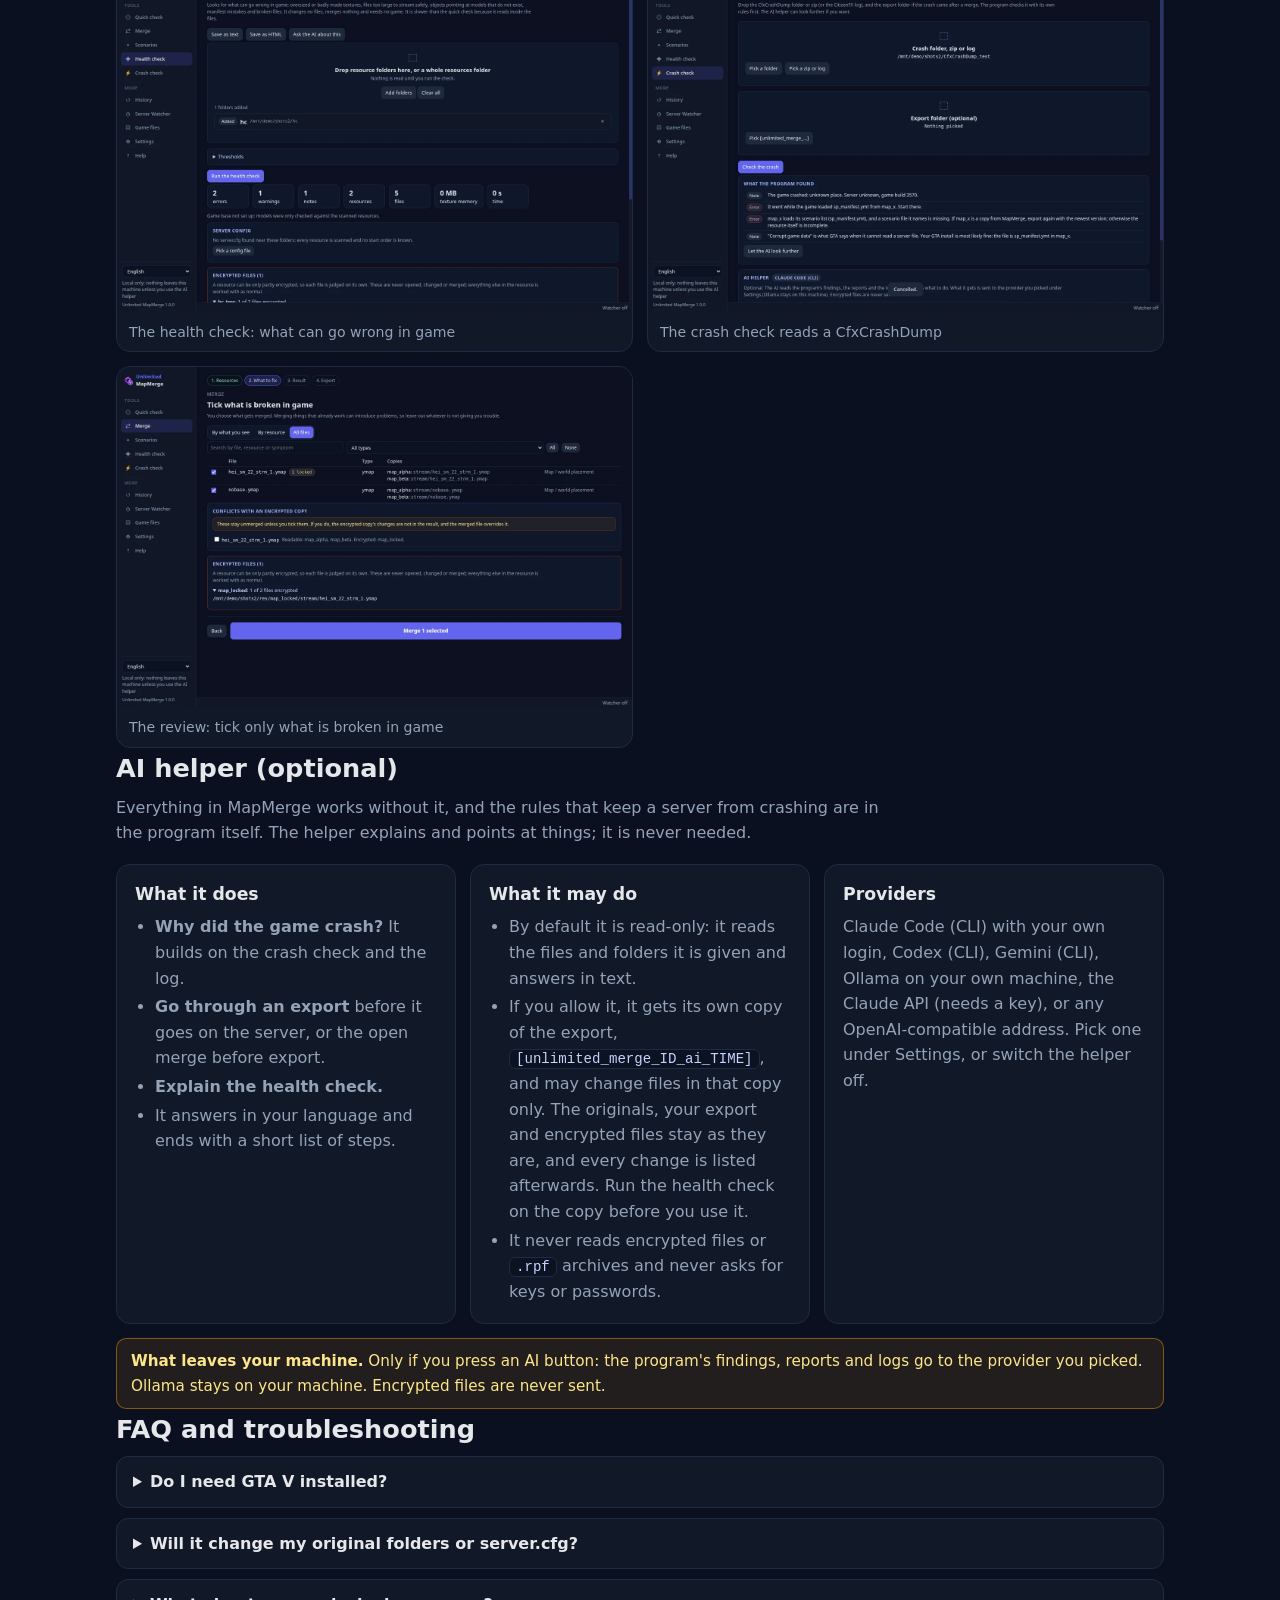
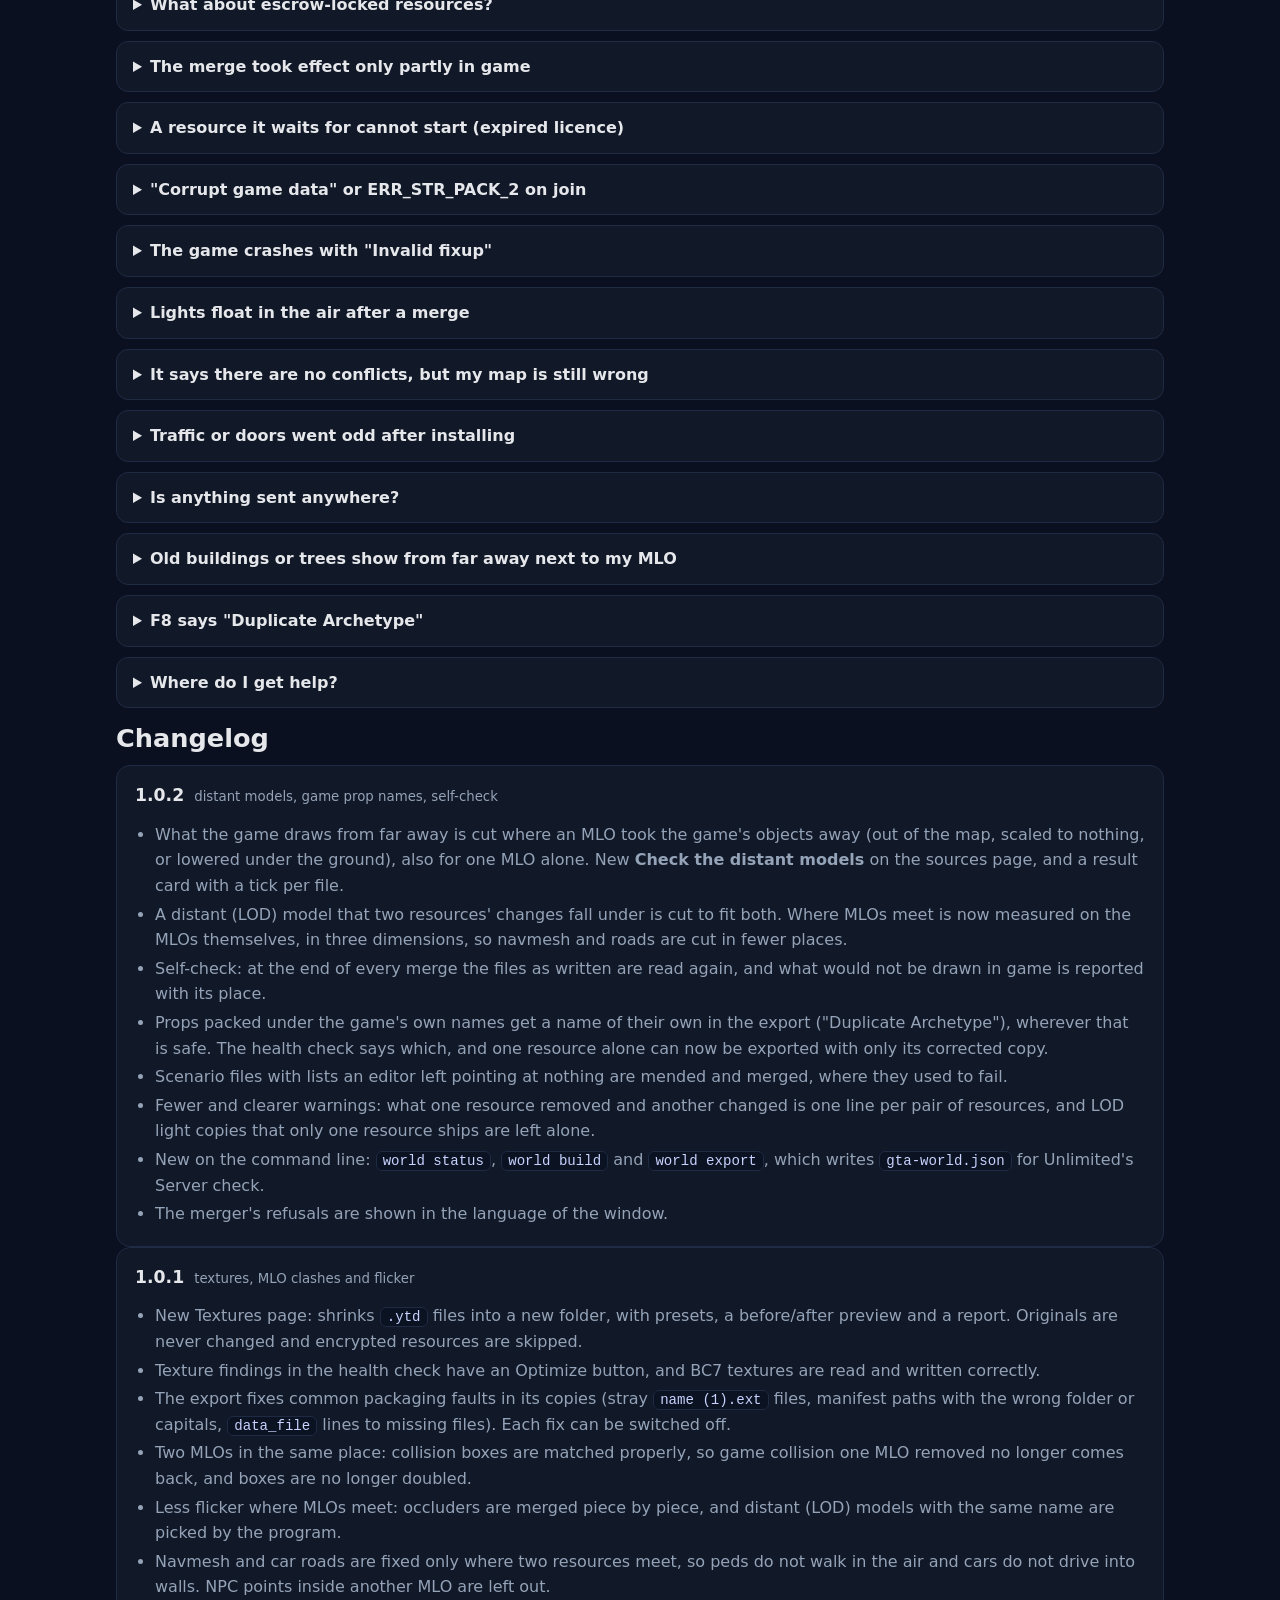
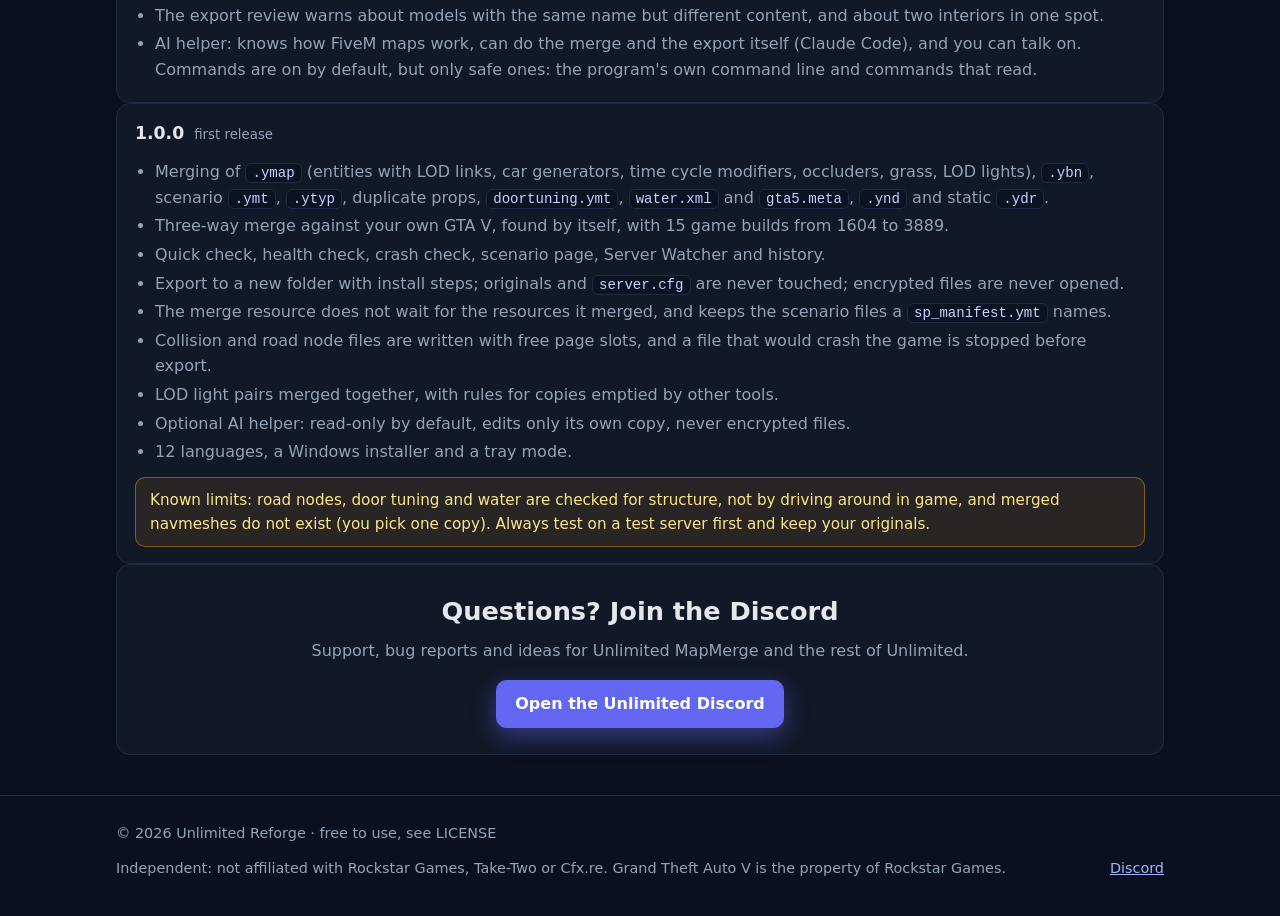
==== commit 64074345: "Site and README: version 1.0.2 (download, distant models, Duplicate Archetype, checks, FAQ, changelo" ====
--- a/docs/index.html
+++ b/docs/index.html
@@ -39,10 +39,10 @@
 <section class="hero" id="top">
  <div class="wrap">
   <img class="logo" src="img/logo-256.png" width="112" height="112" alt="Unlimited MapMerge logo">
-  <p class="badge" data-i="h_badge">Free · Windows · version 1.0.1</p>
+  <p class="badge" data-i="h_badge">Free · Windows · version 1.0.2</p>
   <h1 data-i="h_title">Merge clashing FiveM map files, safely</h1>
   <p class="lead" data-i="h_sub">When two MLOs or map resources stream the same game file, only one copy wins and the other map breaks: props come back, walls vanish, lights hang in the air. Unlimited MapMerge finds those clashes, merges them against the game's own file and writes the result to a new folder. Your originals are never touched.</p>
-  <p class="cta"><a class="btn primary" href="#download" data-i="h_dl">Download 1.0.1</a><a class="btn" href="#how" data-i="h_how">How it works</a><a class="btn" href="https://discord.gg/uaASPkghXu" rel="noopener">Discord</a></p>
+  <p class="cta"><a class="btn primary" href="#download" data-i="h_dl">Download 1.0.2</a><a class="btn" href="#how" data-i="h_how">How it works</a><a class="btn" href="https://discord.gg/uaASPkghXu" rel="noopener">Discord</a></p>
   <p class="note" data-i="h_note">No account, no upload, no limits, no telemetry. Everything runs on your own machine. Made by Unlimited Reforge.</p>
   <div class="shot"><img src="img/review.webp" width="1360" height="900" data-alt="alt_review" alt="The merge review: the clashing files, with the file that has an encrypted copy marked as locked" fetchpriority="high"></div>
  </div>
@@ -58,6 +58,8 @@
   <article class="card"><h3 data-i="w4_t">Uses your own GTA V as the base</h3><p data-h="w4_d">To tell a change from what the game already had, each copy is compared with the game's file, read from your own GTA V install. No Rockstar file ships with the program.</p></article>
   <article class="card"><h3 data-i="w5_t">Checks before and after</h3><p data-h="w5_d">A quick check shows what collides, a health check finds what can go wrong in game, and a crash check reads a <code>CfxCrashDump</code> and says in plain lines what it found. Every file written is read back before it may be exported.</p></article>
   <article class="card"><h3 data-i="w6_t">Optional AI helper</h3><p data-h="w6_d">Off if you want it off. It reads the program's findings, reports and logs and explains what to do. By default it can only read; it can be allowed to fix files in its own copy of the export, never in your originals.</p></article>
+  <article class="card"><h3 data-i="w7_t">Fixes what the game draws from afar</h3><p data-h="w7_d">An MLO that takes the game's buildings or trees away, or lowers them out of sight, often leaves the game's distant model of them: walk away and the old building comes back. MapMerge reads the game's distant models over everything a resource took away and cuts out only those parts, also for <b>one MLO alone</b>. It checks its own result afterwards.</p></article>
+  <article class="card"><h3 data-i="w8_t">Ends "Duplicate Archetype"</h3><p data-h="w8_d">An MLO that packs its own version of a game prop under the game's name makes the game print <code>Duplicate Archetype</code> and keep only one of the two. The health check names those props, and the export gives each a name of its own in its copy of the resource, wherever that is safe. When it is not safe, the prop is left as it is and the reason is given.</p></article>
  </div>
  <div class="gallery">
   <figure><img src="img/quick-check.webp" width="1360" height="900" loading="lazy" data-alt="c_check" alt="The quick check: which files your resources fight over"><figcaption data-h="c_check">The quick check: which files your resources fight over</figcaption></figure>
@@ -68,9 +70,9 @@
 
 <section class="wrap" id="download">
  <h2 data-i="d_title">Download</h2>
- <p class="sub" data-i="d_sub">Version 1.0.1 for Windows. The installer is on the GitHub release page, together with the release notes.</p>
+ <p class="sub" data-i="d_sub">Version 1.0.2 for Windows. The installer is on the GitHub release page, together with the release notes.</p>
  <div class="dl">
-  <a class="card" href="https://github.com/asarayja/unlimited-mapmerge-releases/releases/latest"><h3>Windows <span class="tag">x64</span></h3><p data-i="d_win_d">Installer: pick a folder, get shortcuts, uninstall from Apps.</p><span class="file">Unlimited-MapMerge-Setup-1.0.1.exe</span></a>
+  <a class="card" href="https://github.com/asarayja/unlimited-mapmerge-releases/releases/latest"><h3>Windows <span class="tag">x64</span></h3><p data-i="d_win_d">Installer: pick a folder, get shortcuts, uninstall from Apps.</p><span class="file">Unlimited-MapMerge-Setup-1.0.2.exe</span></a>
  </div>
  <p class="note"><a href="https://github.com/asarayja/unlimited-mapmerge-releases/releases" data-i="d_all">All releases</a> · <span data-i="d_note">Windows 64-bit. Nothing else has to be installed.</span></p>
 </section>
@@ -79,7 +81,7 @@
  <h2 data-i="i_title">Install</h2>
  <div class="grid2">
   <article class="card"><h3>Windows</h3>
-   <ol data-h="i_win_steps"><li>Run <code>Unlimited-MapMerge-Setup-1.0.1.exe</code>.</li><li>Pick the install folder. Desktop and Start menu shortcuts are made.</li><li>Start it. A short first-run setup asks for your language and looks for your GTA V by itself.</li><li>Uninstall later under Settings → Apps.</li></ol>
+   <ol data-h="i_win_steps"><li>Run <code>Unlimited-MapMerge-Setup-1.0.2.exe</code>.</li><li>Pick the install folder. Desktop and Start menu shortcuts are made.</li><li>Start it. A short first-run setup asks for your language and looks for your GTA V by itself.</li><li>Uninstall later under Settings → Apps.</li></ol>
    <div class="box warn" data-h="i_win_warn"><b>"Windows protected your PC" / unknown publisher.</b> The installer is signed with Unlimited Reforge's own certificate, not one bought from a certificate authority, so Windows does not know the publisher yet and Microsoft SmartScreen may stop it the first time. Click <b>More info</b>, check that the file name is the one from the release page and that you got it from there, then click <b>Run anyway</b>. This is normal for a self-signed program and does not mean the file is damaged.</div>
   </article>
   <article class="card"><h3 data-i="i_game_t">Your GTA V</h3><p data-h="i_game_d">The program looks for GTA V in the Rockstar launcher's and Steam's registry entries, in every Steam library, in Epic's manifests and in the usual folders. If it is not found, nothing is blocked: a merge that needs the game's own files asks for it then. You never have to point it at a server.</p></article>
@@ -107,13 +109,13 @@
  <div class="tbl"><table>
   <tr><th data-i="k_type">File</th><th data-i="k_how">How</th></tr>
   <tr><td><code>.ymap</code></td><td data-h="k_ymap">Entities (with LOD links across files), car generators, time cycle modifiers, occluders, grass and physics lists, record by record. A record one map removed on purpose stays removed.</td></tr>
-  <tr><td>LOD lights</td><td data-h="k_lod"><code>vw_lodlights_*</code> and <code>vw_distlodlights_*</code> as one matching list. Never one file without the other.</td></tr>
+  <tr><td>LOD lights</td><td data-h="k_lod"><code>vw_lodlights_*</code> and <code>vw_distlodlights_*</code> as one matching list. Never one file without the other. A copy of a pair that only one resource ships (under an older prefix, or with "(1)" in its name) is left as it is.</td></tr>
   <tr><td><code>.ybn</code></td><td data-h="k_ybn">Polygon by polygon, with the BVH rebuilt.</td></tr>
-  <tr><td>Scenario <code>.ymt</code></td><td data-h="k_scn">Points, overrides, clusters and chains; names and lookup grid rebuilt. There is also a page for scenario files alone.</td></tr>
+  <tr><td>Scenario <code>.ymt</code></td><td data-h="k_scn">Points, overrides, clusters and chains; names and lookup grid rebuilt. Lists that an editor left pointing at nothing are mended before the merge and reported. There is also a page for scenario files alone.</td></tr>
   <tr><td><code>.ytyp</code></td><td data-h="k_ytyp">By archetype name. Props that appear twice with the same model are kept once; different ones are reported.</td></tr>
   <tr><td><code>doortuning.ymt</code>, <code>water.xml</code>, <code>gta5.meta</code></td><td data-h="k_level">One unit, written to a separate level resource with <code>replace_level_meta</code>.</td></tr>
   <tr><td><code>.ynd</code></td><td data-h="k_ynd">Node by node, keeping the numbers other squares link to. Left unchanged when that cannot hold.</td></tr>
-  <tr><td><code>.ydr</code></td><td data-h="k_ydr">Static models, mesh by mesh and only with the same shaders. Otherwise an Error and you pick.</td></tr>
+  <tr><td><code>.ydr</code></td><td data-h="k_ydr">Static models, mesh by mesh and only with the same shaders. Otherwise an Error and you pick. A distant (LOD) model that two resources' changes fall under is cut to fit both, and only a real change counts: a copy that another tool just saved again is the game's own.</td></tr>
   <tr><td><code>.ynv</code></td><td data-h="k_ynv">Not merged. If only one copy changed it, that copy is taken. If both changed it, you pick one.</td></tr>
   <tr><td><code>_manifest.ymf</code></td><td data-h="k_ymf">Not merged. Each resource keeps its own manifest file.</td></tr>
  </table></div>
@@ -148,11 +150,13 @@
  <p class="sub" data-i="ch_sub">Three tools that change nothing and need no game, plus two more.</p>
  <div class="grid">
   <article class="card"><h3 data-i="chk1_t">Quick check</h3><p data-h="chk1_d">Drop folders, a whole resources folder or a <code>server.cfg</code>, and see which files collide: type, resources, identical or really different, and which copy wins today. No game, no setup. <b>Fix these</b> carries on into the merge.</p></article>
-  <article class="card"><h3 data-i="chk2_t">Health check</h3><p data-h="chk2_d">Slower, and it reads inside the files. Reports per resource, with severity, path and what it means in game: oversized, non-power-of-two, uncompressed or mip-less textures, texture memory, files too large to stream, objects whose model is not found, props defined twice, stray copies, manifest mistakes, and empty or cut-short files. The size limits are settable and are judgements, not known limits. Save the report as HTML or text.</p></article>
+  <article class="card"><h3 data-i="chk2_t">Health check</h3><p data-h="chk2_d">Slower, and it reads inside the files. Reports per resource, with severity, path and what it means in game: oversized, non-power-of-two, uncompressed or mip-less textures, texture memory, files too large to stream, objects whose model is not found, props defined twice, props packed under the game's own names (and which of them the export renames), stray copies, manifest mistakes, and empty or cut-short files. The size limits are settable and are judgements, not known limits. Save the report as HTML or text.</p></article>
   <article class="card"><h3 data-i="chk3_t">Crash check</h3><p data-h="chk3_d">Drop the <code>CfxCrashDump</code> folder or zip, or the CitizenFX log, and the export folder if the crash came after a merge. The program checks it with its own rules first: the file the game was loading, a build that does not match the merge, a merge resource that never reached the client, an expired licence, a missing scenario list, a map file with too many objects. It reads the log only and never opens the <code>.dmp</code>.</p></article>
   <article class="card"><h3 data-i="chk4_t">Scenarios</h3><p data-h="chk4_d">A page for scenario <code>.ymt</code> files alone: ambient peds, vehicles and chains. Tick the copies of one region and they are merged by the same engine and shown on the same result pages.</p></article>
   <article class="card"><h3 data-i="chk5_t">Server Watcher</h3><p data-h="chk5_d">Checks one resources folder when it changes, daily or on demand, and tells you what it finds, for example two MLOs in the same spot. It never edits <code>server.cfg</code> or anything in the folder. An automatic merge and export when new conflicts appear exists, and it is off by default.</p></article>
   <article class="card"><h3 data-i="chk6_t">History and settings</h3><p data-h="chk6_d">Earlier merges are listed so you can open one again or export it once more. Settings cover the default export folder, the tray, autostart and desktop notifications.</p></article>
+  <article class="card"><h3 data-i="chk7_t">Nothing in conflict? It still helps</h3><p data-h="chk7_d">With no clash at all, the sources page says what the export would still correct in its copies (packaging faults, props under the game's names) and offers <b>Check the distant models</b>. <b>Go on to the corrected copies</b> writes just those copies, without a merge resource.</p></article>
+  <article class="card"><h3 data-i="chk8_t">Game data for Unlimited's Server check</h3><p data-h="chk8_d">Unlimited's Server check has no game files on the server. <code>node cli.js world export &lt;folder&gt;</code> writes <code>gta-world.json</code> from your own GTA V: names, hashes, boxes and positions, no game file. Put it in Unlimited's <code>unlWeb/servercheck</code> folder and the check can tell which files stand in for the game's own.</p></article>
  </div>
  <div class="gallery">
   <figure><img src="img/health.webp" width="1360" height="900" loading="lazy" data-alt="c_health" alt="The health check: what can go wrong in game"><figcaption data-h="c_health">The health check: what can go wrong in game</figcaption></figure>
@@ -185,11 +189,17 @@
  <details><summary data-i="q9">It says there are no conflicts, but my map is still wrong</summary><p data-h="a9">A conflict means two resources supply the same file. A resource that changes a game file on its own is not a conflict, and two resources can clash without sharing a file name. Run the health check: it finds duplicate props, missing models, stray copies and broken files.</p></details>
  <details><summary data-i="q10">Traffic or doors went odd after installing</summary><p data-h="a10">Road nodes and door tuning are checked for structure, not by driving around. Put the originals back, and tell us which pair of resources did it.</p></details>
  <details><summary data-i="q11">Is anything sent anywhere?</summary><p data-h="a11">No. There is no account, no upload and no telemetry. The only thing that can leave your machine is what you send to the AI provider you picked, when you press an AI button.</p></details>
+ <details><summary data-i="q13">Old buildings or trees show from far away next to my MLO</summary><p data-h="a13">The MLO took the game's objects out of a map file but left the game's distant model of them. Add the MLO on the sources page and press <b>Check the distant models</b> (or tick nothing and run <b>Check the distant models only</b>). The result card <b>The game's distant models</b> lists each game file that was cut, for which resource, with a tick that keeps the game's file as it is. Install the export as usual: the cut files go into <code>unlimited_merge_resource</code>.</p></details>
+ <details><summary data-i="q14">F8 says "Duplicate Archetype"</summary><p data-h="a14">Two archetype files define one model name, often an MLO's own version of a game prop under the game's name. The game keeps one of them. Run the health check: it lists those props per resource, and the export gives each a name of its own in its copy. A resource with a <code>.fxap</code> is only changed if you tick that on the export page; an encrypted file is never renamed.</p></details>
  <details><summary data-i="q12">Where do I get help?</summary><p data-h="a12">Questions, bugs and ideas go to the <a href="https://discord.gg/uaASPkghXu" rel="noopener">Unlimited Discord</a>.</p></details>
 </section>
 
 <section class="wrap" id="changelog">
  <h2 data-i="cl_title">Changelog</h2>
+ <div class="card">
+  <div class="ver"><h3>1.0.2</h3><small data-i="cl_102_sub">distant models, game prop names, self-check</small></div>
+  <ul data-h="cl_102_list"><li>What the game draws from far away is cut where an MLO took the game's objects away (out of the map, scaled to nothing, or lowered under the ground), also for one MLO alone. New <b>Check the distant models</b> on the sources page, and a result card with a tick per file.</li><li>A distant (LOD) model that two resources' changes fall under is cut to fit both. Where MLOs meet is now measured on the MLOs themselves, in three dimensions, so navmesh and roads are cut in fewer places.</li><li>Self-check: at the end of every merge the files as written are read again, and what would not be drawn in game is reported with its place.</li><li>Props packed under the game's own names get a name of their own in the export ("Duplicate Archetype"), wherever that is safe. The health check says which, and one resource alone can now be exported with only its corrected copy.</li><li>Scenario files with lists an editor left pointing at nothing are mended and merged, where they used to fail.</li><li>Fewer and clearer warnings: what one resource removed and another changed is one line per pair of resources, and LOD light copies that only one resource ships are left alone.</li><li>New on the command line: <code>world status</code>, <code>world build</code> and <code>world export</code>, which writes <code>gta-world.json</code> for Unlimited's Server check.</li><li>The merger's refusals are shown in the language of the window.</li></ul>
+ </div>
  <div class="card">
   <div class="ver"><h3>1.0.1</h3><small data-i="cl_101_sub">textures, MLO clashes and flicker</small></div>
   <ul data-h="cl_101_list"><li>New Textures page: shrinks <code>.ytd</code> files into a new folder, with presets, a before/after preview and a report. Originals are never changed and encrypted resources are skipped.</li><li>Texture findings in the health check have an Optimize button, and BC7 textures are read and written correctly.</li><li>The export fixes common packaging faults in its copies (stray <code>name (1).ext</code> files, manifest paths with the wrong folder or capitals, <code>data_file</code> lines to missing files). Each fix can be switched off.</li><li>Two MLOs in the same place: collision boxes are matched properly, so game collision one MLO removed no longer comes back, and boxes are no longer doubled.</li><li>Less flicker where MLOs meet: occluders are merged piece by piece, and distant (LOD) models with the same name are picked by the program.</li><li>Navmesh and car roads are fixed only where two resources meet, so peds do not walk in the air and cars do not drive into walls. NPC points inside another MLO are left out.</li><li>The export review warns about models with the same name but different content, and about two interiors in one spot.</li><li>AI helper: knows how FiveM maps work, can do the merge and the export itself (Claude Code), and you can talk on. Commands are on by default, but only safe ones: the program's own command line and commands that read.</li></ul>
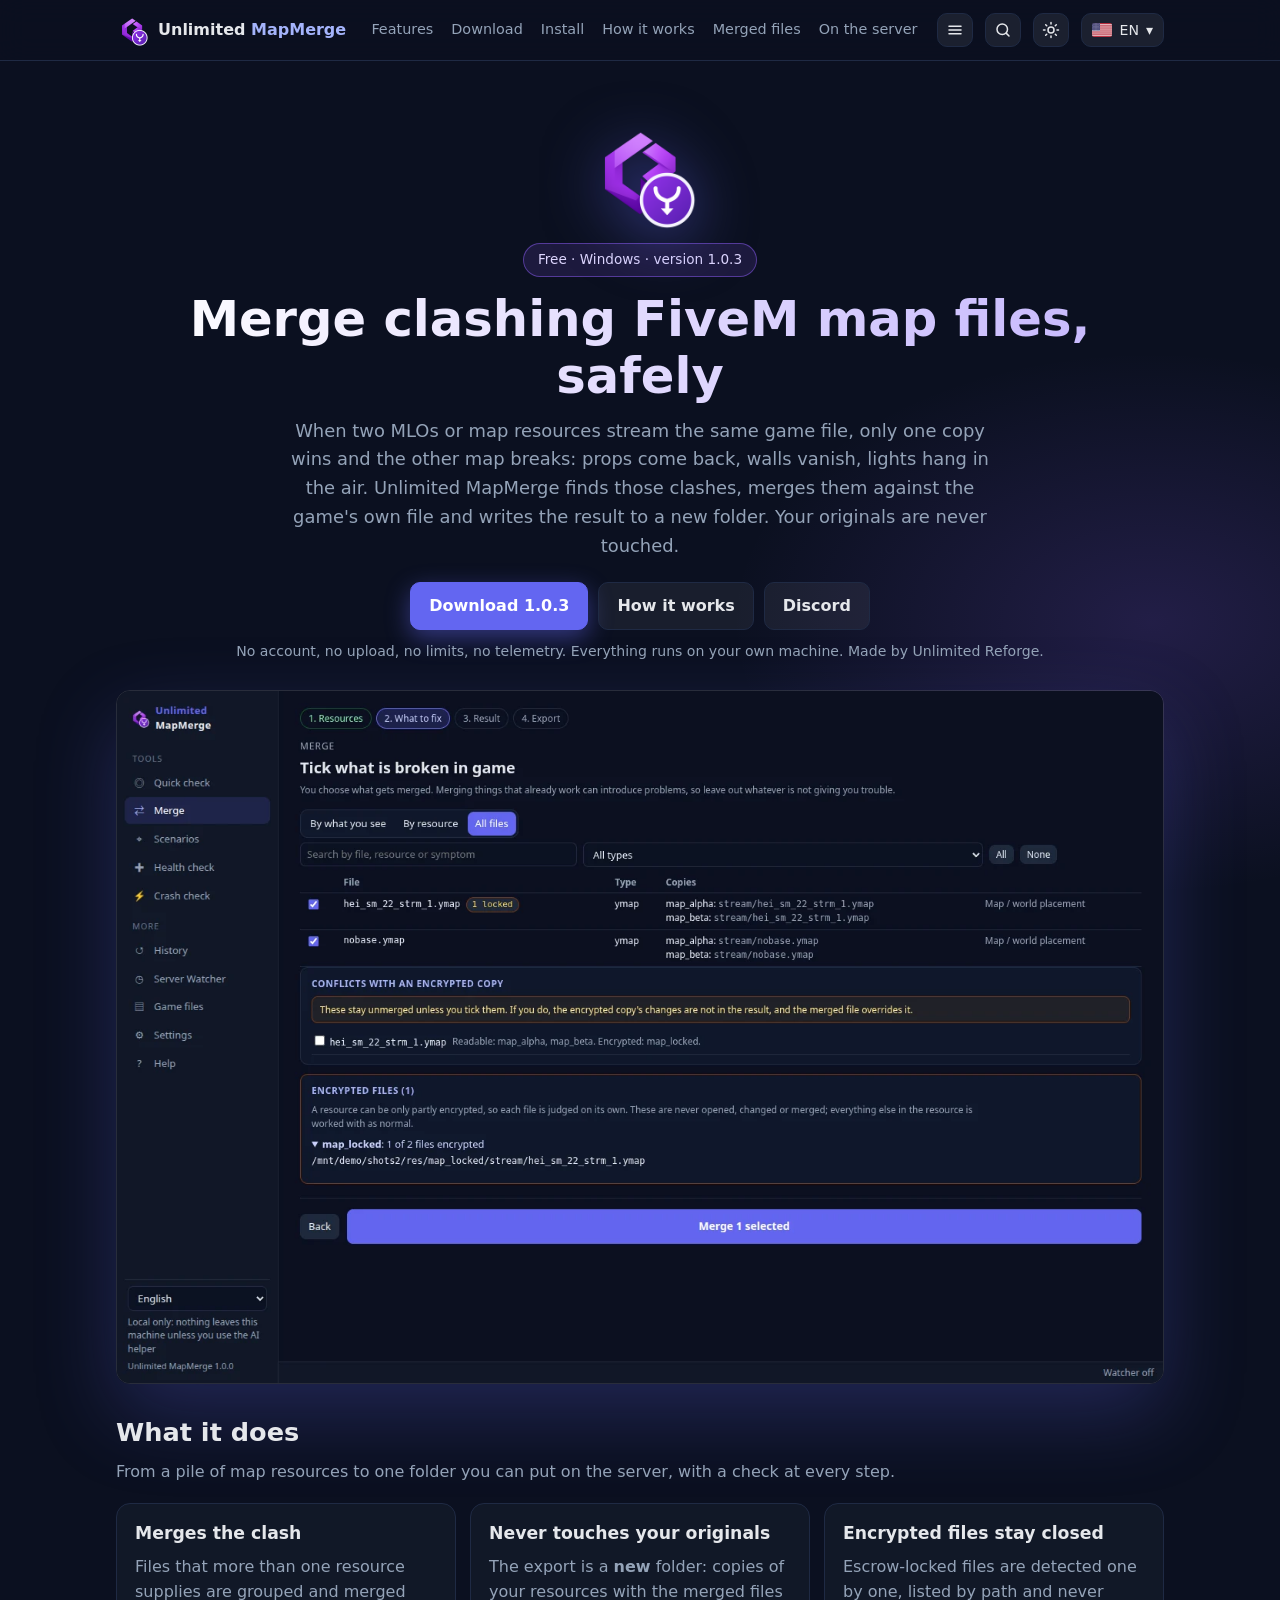
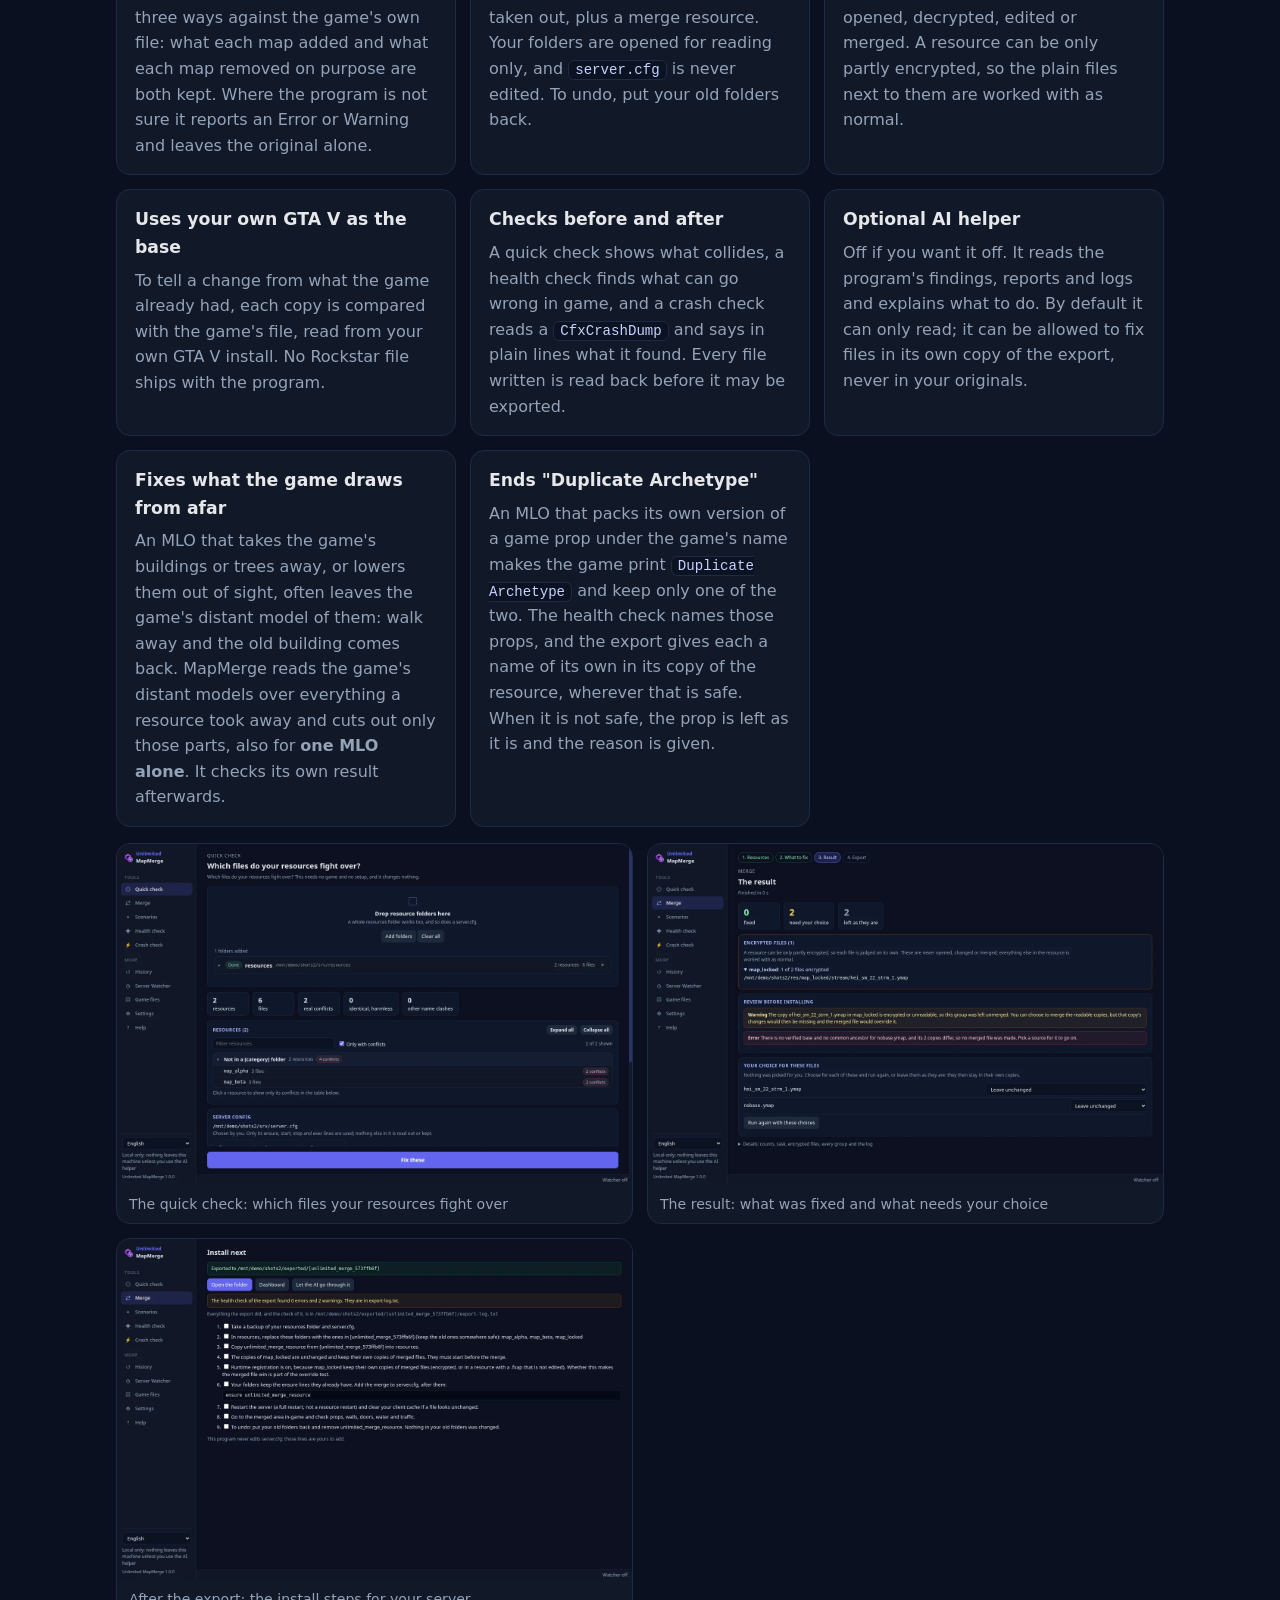
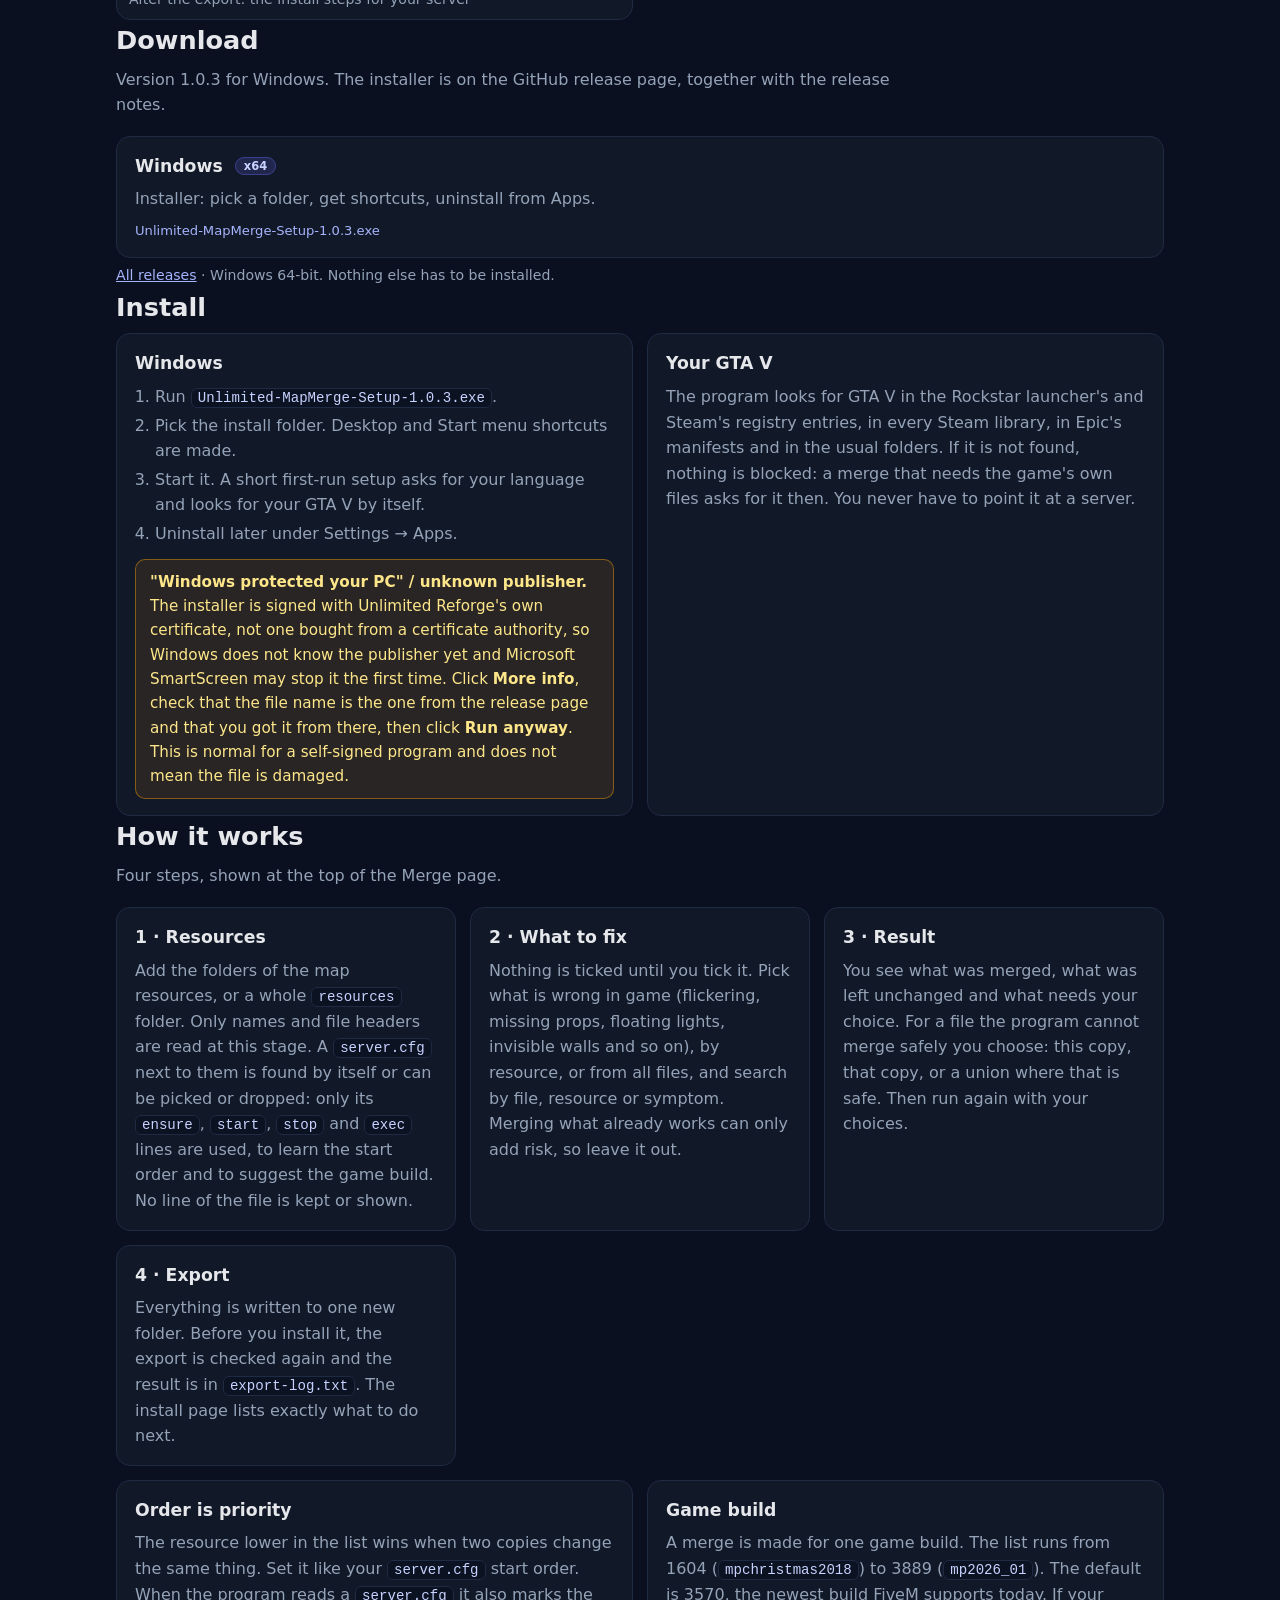
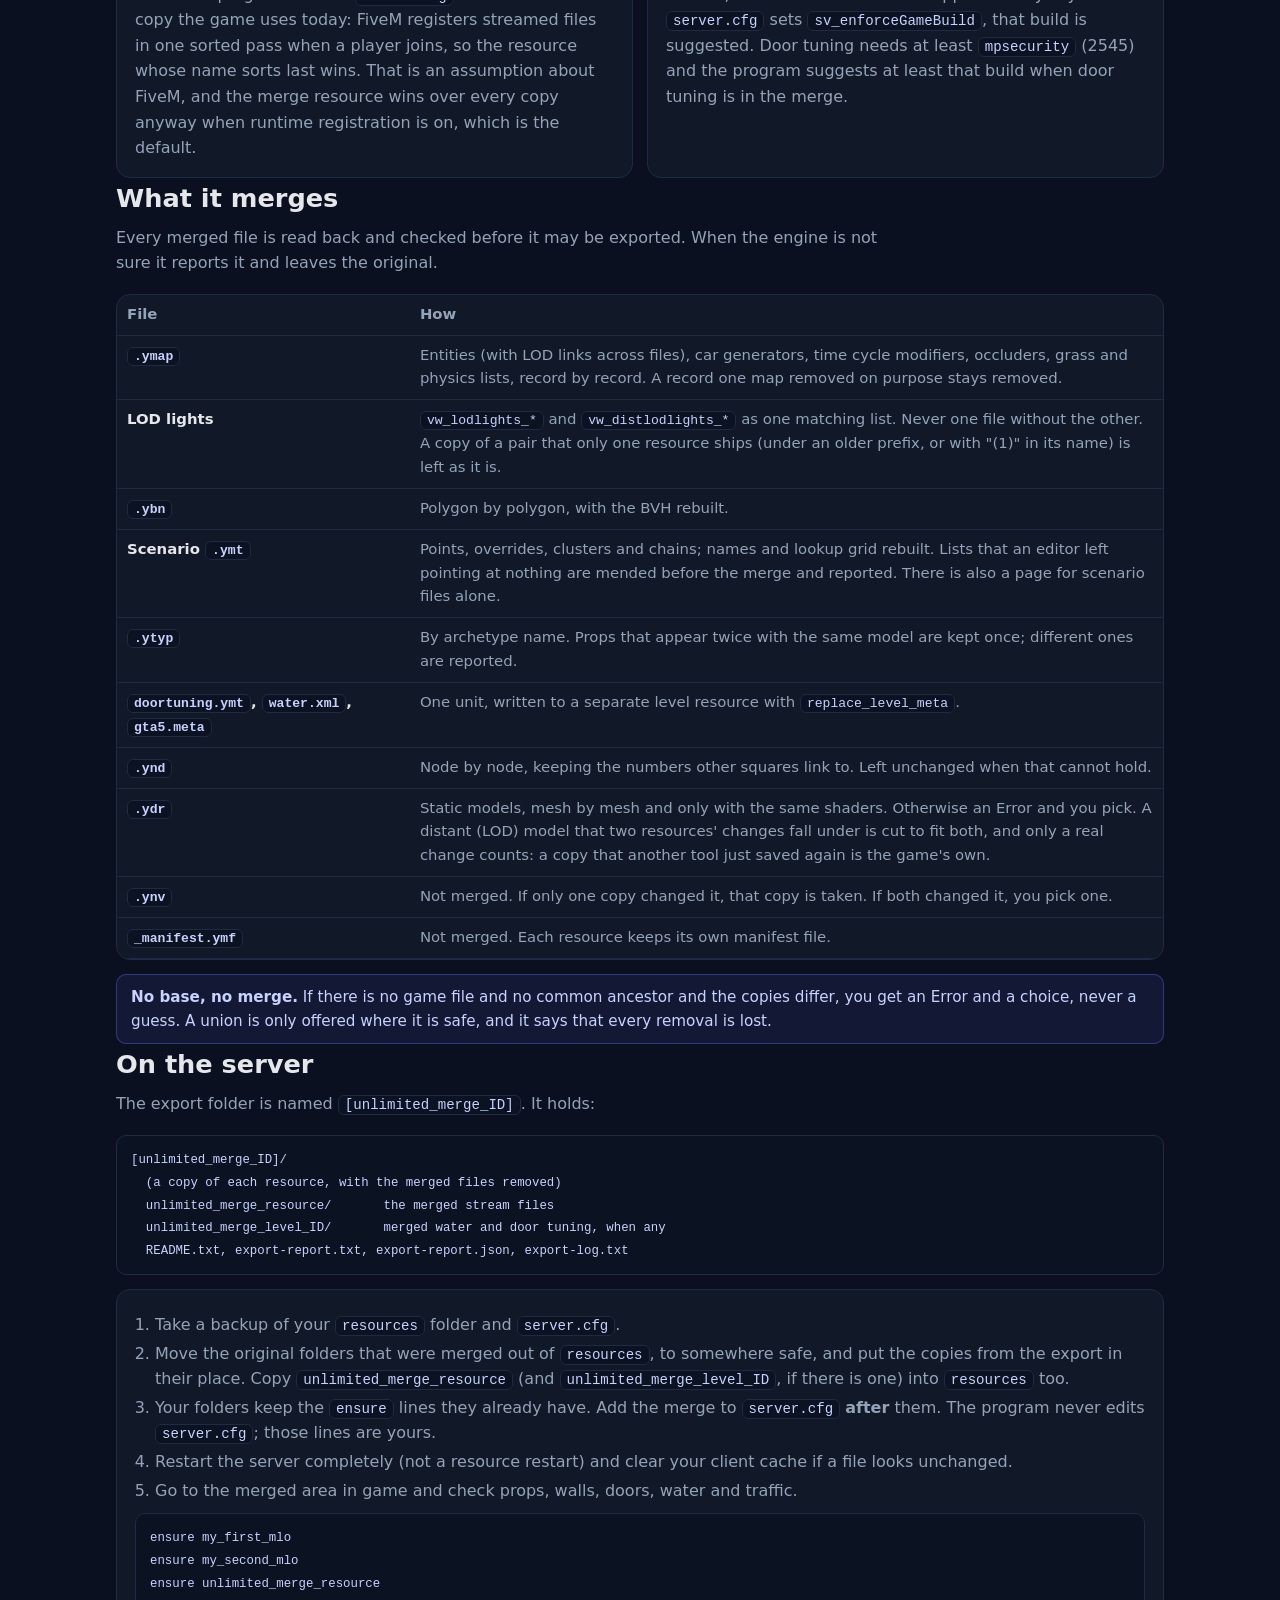
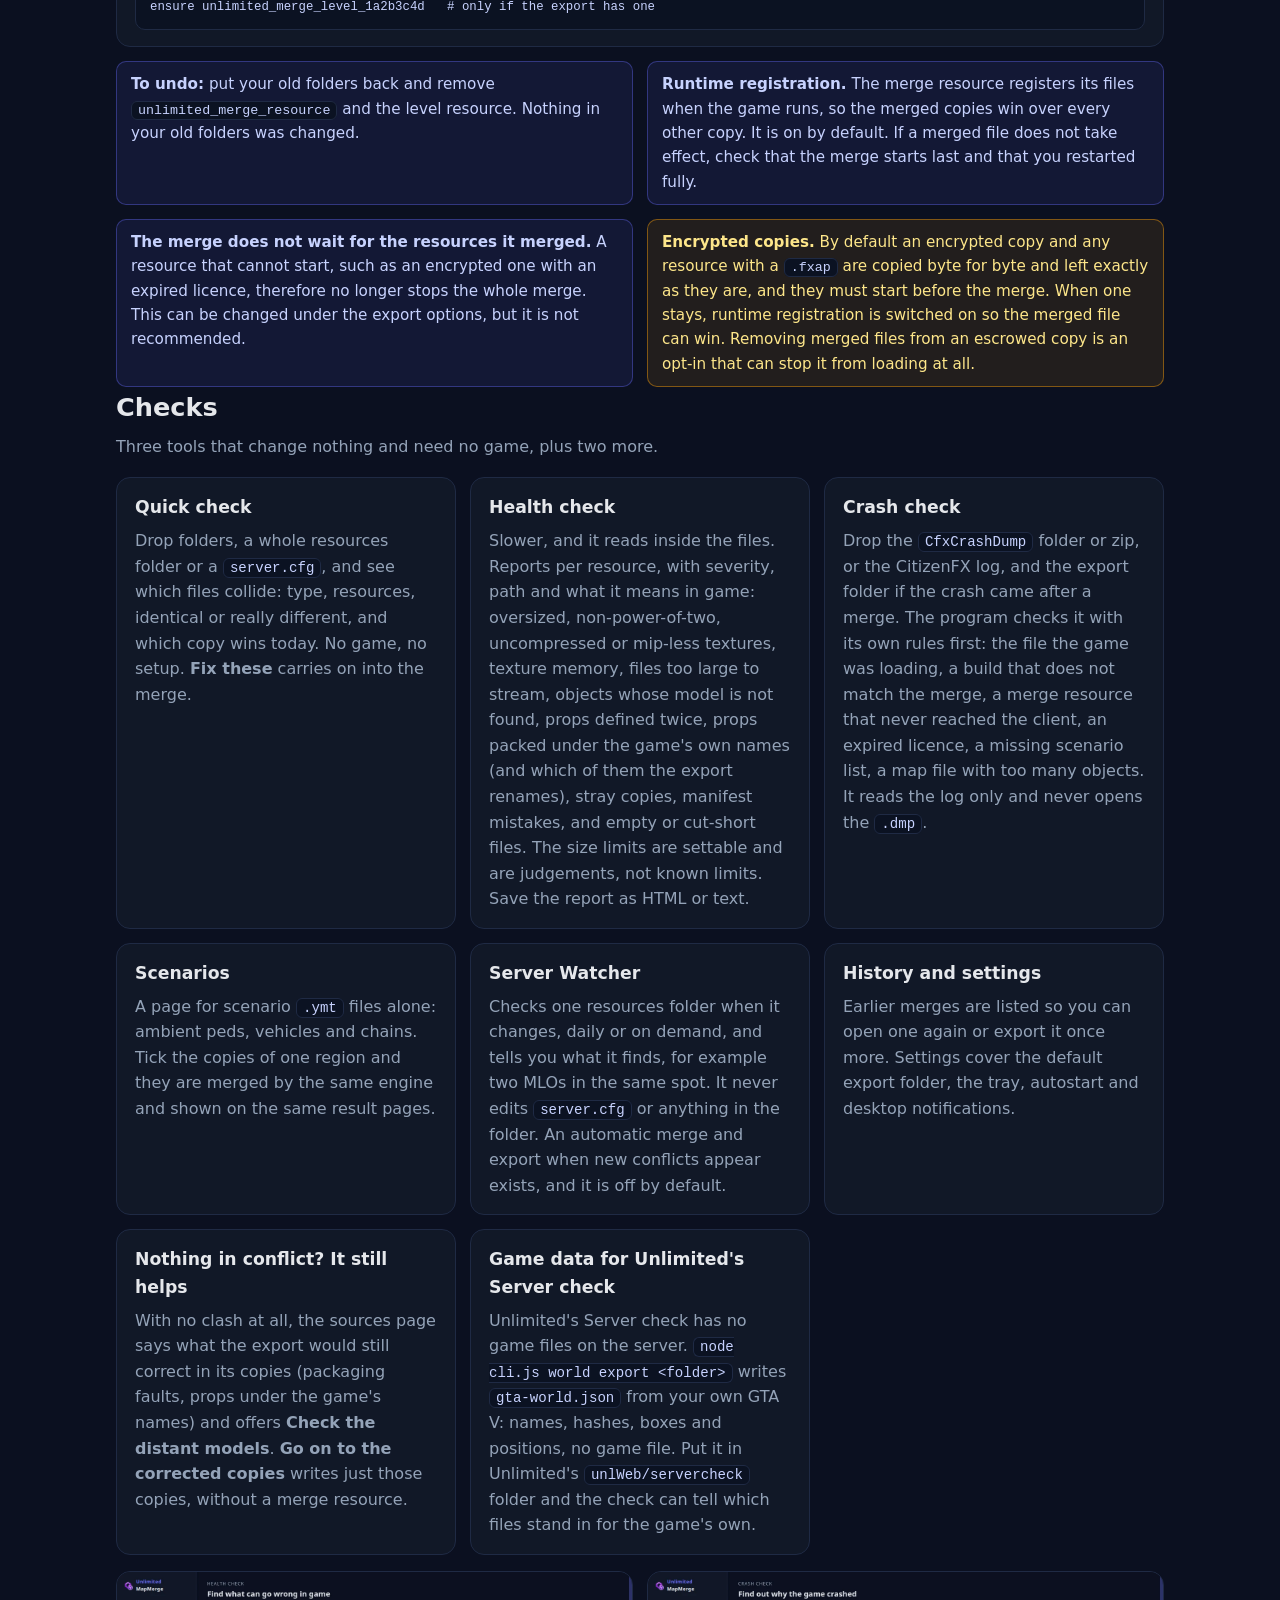
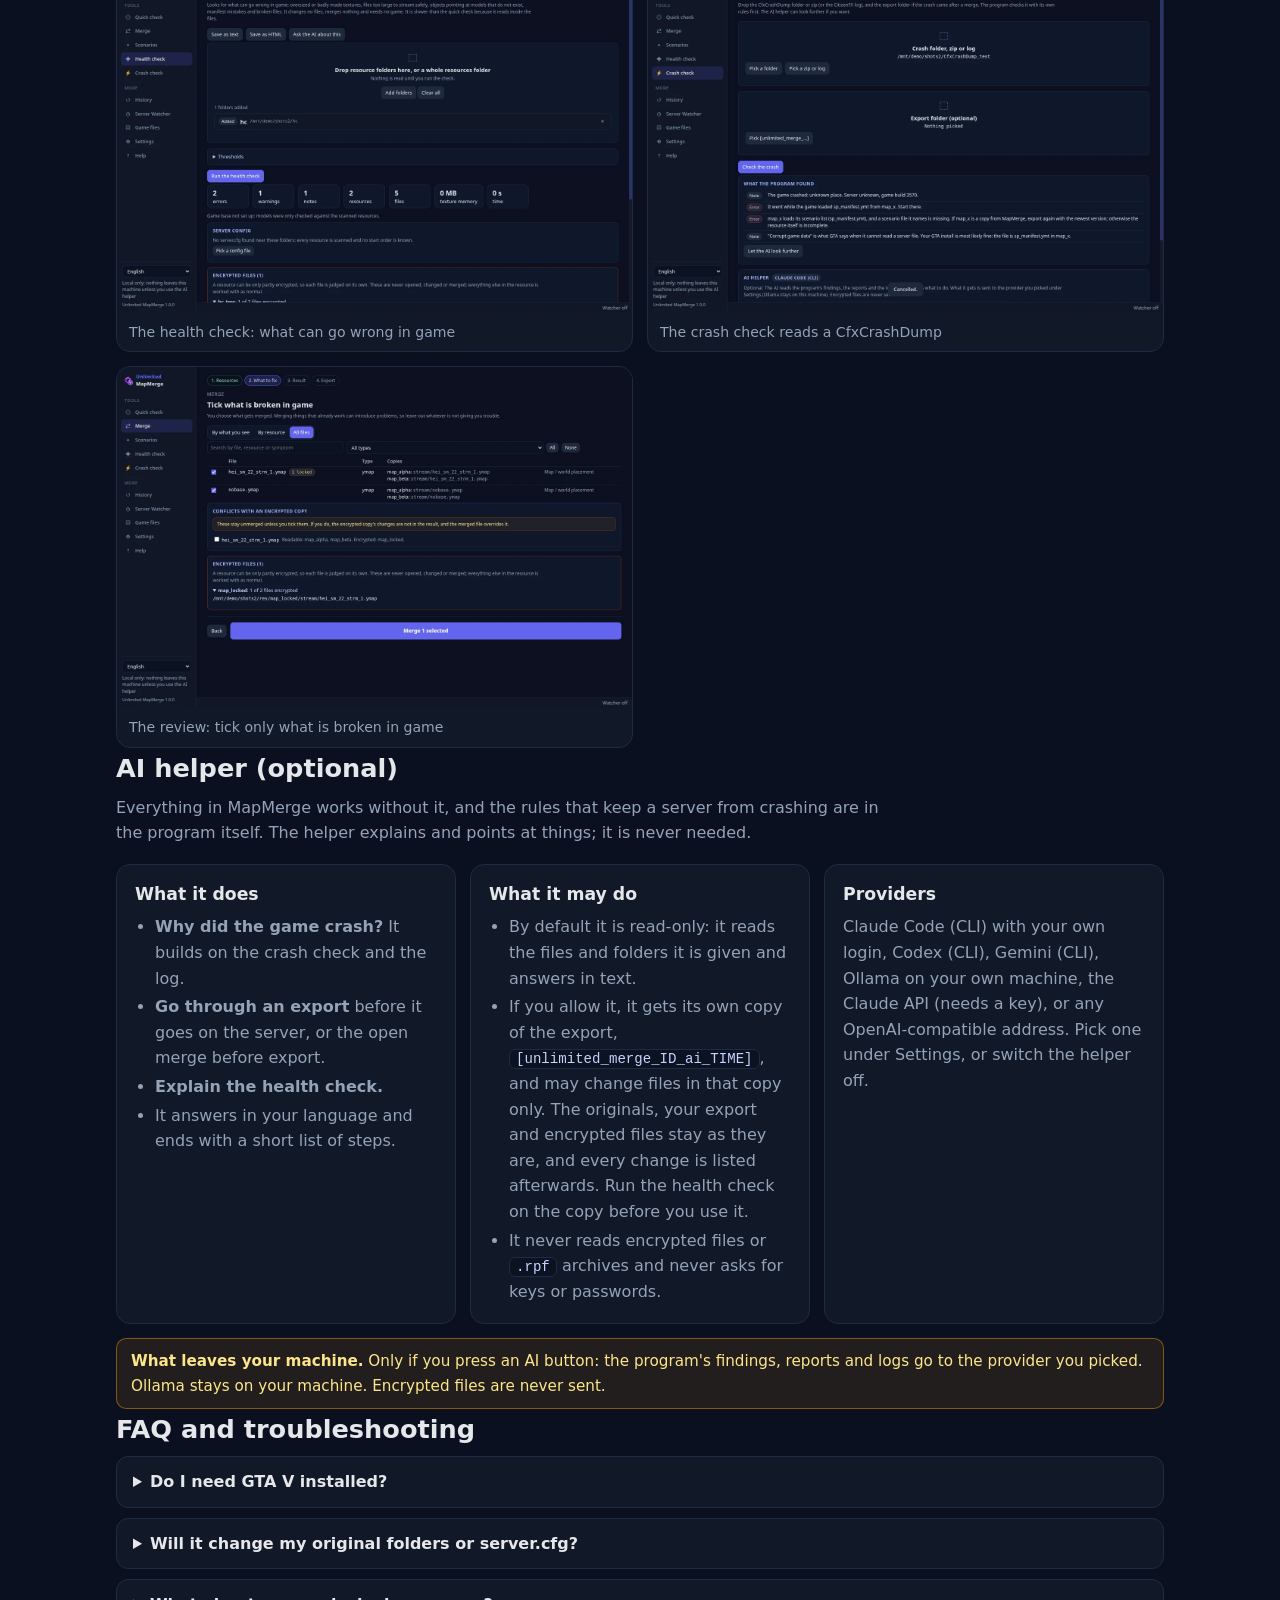
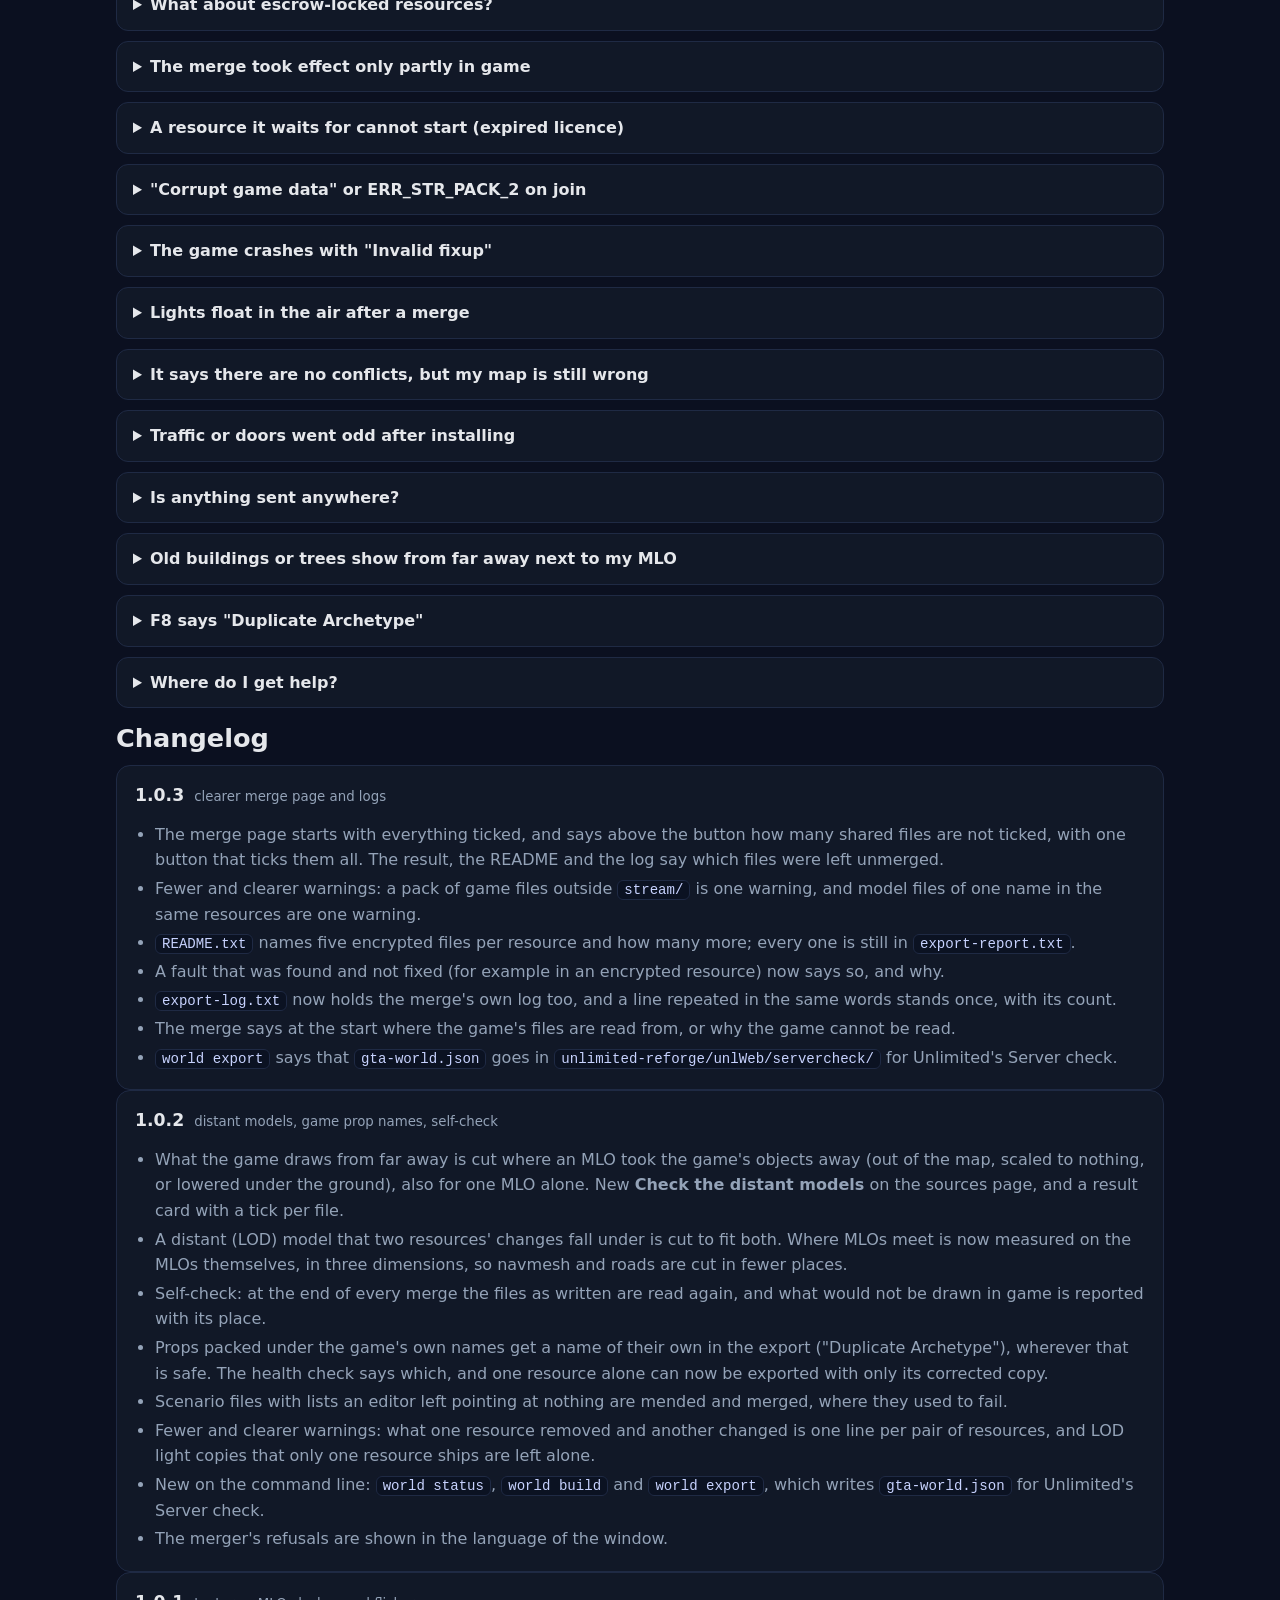
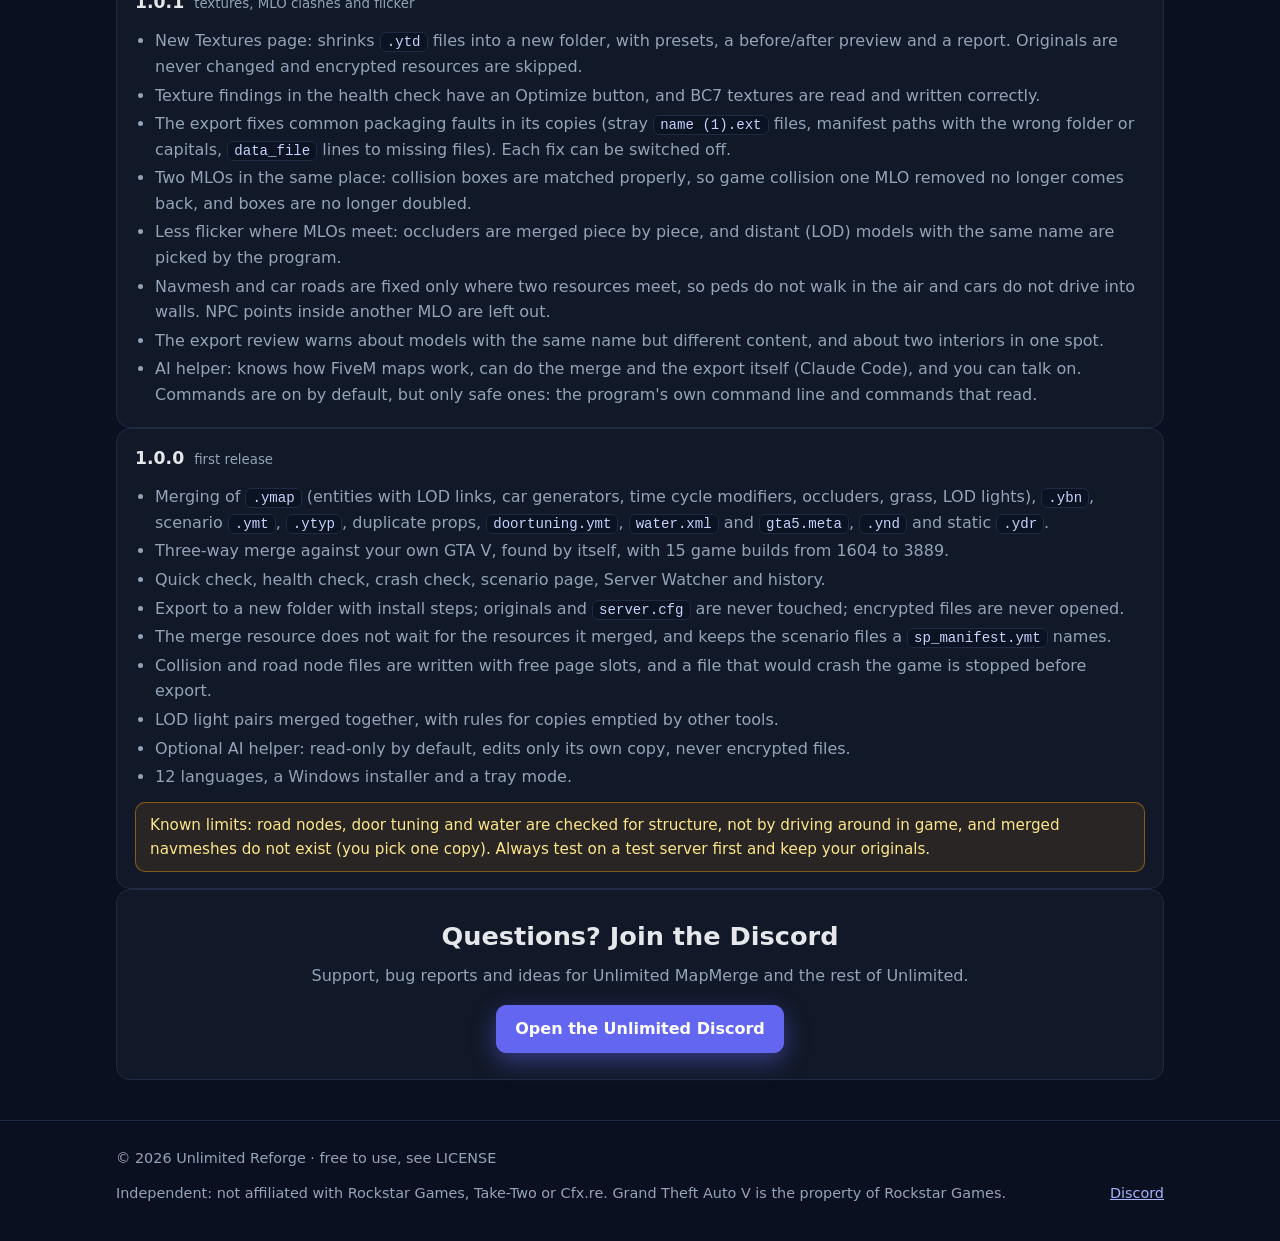
==== commit 5c0de791: "Site and README: version 1.0.3 (download, changelog in all 12 languages) Co-Authored-By: Claude Opus" ====
--- a/docs/index.html
+++ b/docs/index.html
@@ -39,10 +39,10 @@
 <section class="hero" id="top">
  <div class="wrap">
   <img class="logo" src="img/logo-256.png" width="112" height="112" alt="Unlimited MapMerge logo">
-  <p class="badge" data-i="h_badge">Free · Windows · version 1.0.2</p>
+  <p class="badge" data-i="h_badge">Free · Windows · version 1.0.3</p>
   <h1 data-i="h_title">Merge clashing FiveM map files, safely</h1>
   <p class="lead" data-i="h_sub">When two MLOs or map resources stream the same game file, only one copy wins and the other map breaks: props come back, walls vanish, lights hang in the air. Unlimited MapMerge finds those clashes, merges them against the game's own file and writes the result to a new folder. Your originals are never touched.</p>
-  <p class="cta"><a class="btn primary" href="#download" data-i="h_dl">Download 1.0.2</a><a class="btn" href="#how" data-i="h_how">How it works</a><a class="btn" href="https://discord.gg/uaASPkghXu" rel="noopener">Discord</a></p>
+  <p class="cta"><a class="btn primary" href="#download" data-i="h_dl">Download 1.0.3</a><a class="btn" href="#how" data-i="h_how">How it works</a><a class="btn" href="https://discord.gg/uaASPkghXu" rel="noopener">Discord</a></p>
   <p class="note" data-i="h_note">No account, no upload, no limits, no telemetry. Everything runs on your own machine. Made by Unlimited Reforge.</p>
   <div class="shot"><img src="img/review.webp" width="1360" height="900" data-alt="alt_review" alt="The merge review: the clashing files, with the file that has an encrypted copy marked as locked" fetchpriority="high"></div>
  </div>
@@ -70,9 +70,9 @@
 
 <section class="wrap" id="download">
  <h2 data-i="d_title">Download</h2>
- <p class="sub" data-i="d_sub">Version 1.0.2 for Windows. The installer is on the GitHub release page, together with the release notes.</p>
+ <p class="sub" data-i="d_sub">Version 1.0.3 for Windows. The installer is on the GitHub release page, together with the release notes.</p>
  <div class="dl">
-  <a class="card" href="https://github.com/asarayja/unlimited-mapmerge-releases/releases/latest"><h3>Windows <span class="tag">x64</span></h3><p data-i="d_win_d">Installer: pick a folder, get shortcuts, uninstall from Apps.</p><span class="file">Unlimited-MapMerge-Setup-1.0.2.exe</span></a>
+  <a class="card" href="https://github.com/asarayja/unlimited-mapmerge-releases/releases/latest"><h3>Windows <span class="tag">x64</span></h3><p data-i="d_win_d">Installer: pick a folder, get shortcuts, uninstall from Apps.</p><span class="file">Unlimited-MapMerge-Setup-1.0.3.exe</span></a>
  </div>
  <p class="note"><a href="https://github.com/asarayja/unlimited-mapmerge-releases/releases" data-i="d_all">All releases</a> · <span data-i="d_note">Windows 64-bit. Nothing else has to be installed.</span></p>
 </section>
@@ -81,7 +81,7 @@
  <h2 data-i="i_title">Install</h2>
  <div class="grid2">
   <article class="card"><h3>Windows</h3>
-   <ol data-h="i_win_steps"><li>Run <code>Unlimited-MapMerge-Setup-1.0.2.exe</code>.</li><li>Pick the install folder. Desktop and Start menu shortcuts are made.</li><li>Start it. A short first-run setup asks for your language and looks for your GTA V by itself.</li><li>Uninstall later under Settings → Apps.</li></ol>
+   <ol data-h="i_win_steps"><li>Run <code>Unlimited-MapMerge-Setup-1.0.3.exe</code>.</li><li>Pick the install folder. Desktop and Start menu shortcuts are made.</li><li>Start it. A short first-run setup asks for your language and looks for your GTA V by itself.</li><li>Uninstall later under Settings → Apps.</li></ol>
    <div class="box warn" data-h="i_win_warn"><b>"Windows protected your PC" / unknown publisher.</b> The installer is signed with Unlimited Reforge's own certificate, not one bought from a certificate authority, so Windows does not know the publisher yet and Microsoft SmartScreen may stop it the first time. Click <b>More info</b>, check that the file name is the one from the release page and that you got it from there, then click <b>Run anyway</b>. This is normal for a self-signed program and does not mean the file is damaged.</div>
   </article>
   <article class="card"><h3 data-i="i_game_t">Your GTA V</h3><p data-h="i_game_d">The program looks for GTA V in the Rockstar launcher's and Steam's registry entries, in every Steam library, in Epic's manifests and in the usual folders. If it is not found, nothing is blocked: a merge that needs the game's own files asks for it then. You never have to point it at a server.</p></article>
@@ -197,6 +197,10 @@
 <section class="wrap" id="changelog">
  <h2 data-i="cl_title">Changelog</h2>
  <div class="card">
+  <div class="ver"><h3>1.0.3</h3><small data-i="cl_103_sub">clearer merge page and logs</small></div>
+  <ul data-h="cl_103_list"><li>The merge page starts with everything ticked, and says above the button how many shared files are not ticked, with one button that ticks them all. The result, the README and the log say which files were left unmerged.</li><li>Fewer and clearer warnings: a pack of game files outside <code>stream/</code> is one warning, and model files of one name in the same resources are one warning.</li><li><code>README.txt</code> names five encrypted files per resource and how many more; every one is still in <code>export-report.txt</code>.</li><li>A fault that was found and not fixed (for example in an encrypted resource) now says so, and why.</li><li><code>export-log.txt</code> now holds the merge's own log too, and a line repeated in the same words stands once, with its count.</li><li>The merge says at the start where the game's files are read from, or why the game cannot be read.</li><li><code>world export</code> says that <code>gta-world.json</code> goes in <code>unlimited-reforge/unlWeb/servercheck/</code> for Unlimited's Server check.</li></ul>
+ </div>
+ <div class="card">
   <div class="ver"><h3>1.0.2</h3><small data-i="cl_102_sub">distant models, game prop names, self-check</small></div>
   <ul data-h="cl_102_list"><li>What the game draws from far away is cut where an MLO took the game's objects away (out of the map, scaled to nothing, or lowered under the ground), also for one MLO alone. New <b>Check the distant models</b> on the sources page, and a result card with a tick per file.</li><li>A distant (LOD) model that two resources' changes fall under is cut to fit both. Where MLOs meet is now measured on the MLOs themselves, in three dimensions, so navmesh and roads are cut in fewer places.</li><li>Self-check: at the end of every merge the files as written are read again, and what would not be drawn in game is reported with its place.</li><li>Props packed under the game's own names get a name of their own in the export ("Duplicate Archetype"), wherever that is safe. The health check says which, and one resource alone can now be exported with only its corrected copy.</li><li>Scenario files with lists an editor left pointing at nothing are mended and merged, where they used to fail.</li><li>Fewer and clearer warnings: what one resource removed and another changed is one line per pair of resources, and LOD light copies that only one resource ships are left alone.</li><li>New on the command line: <code>world status</code>, <code>world build</code> and <code>world export</code>, which writes <code>gta-world.json</code> for Unlimited's Server check.</li><li>The merger's refusals are shown in the language of the window.</li></ul>
  </div>
